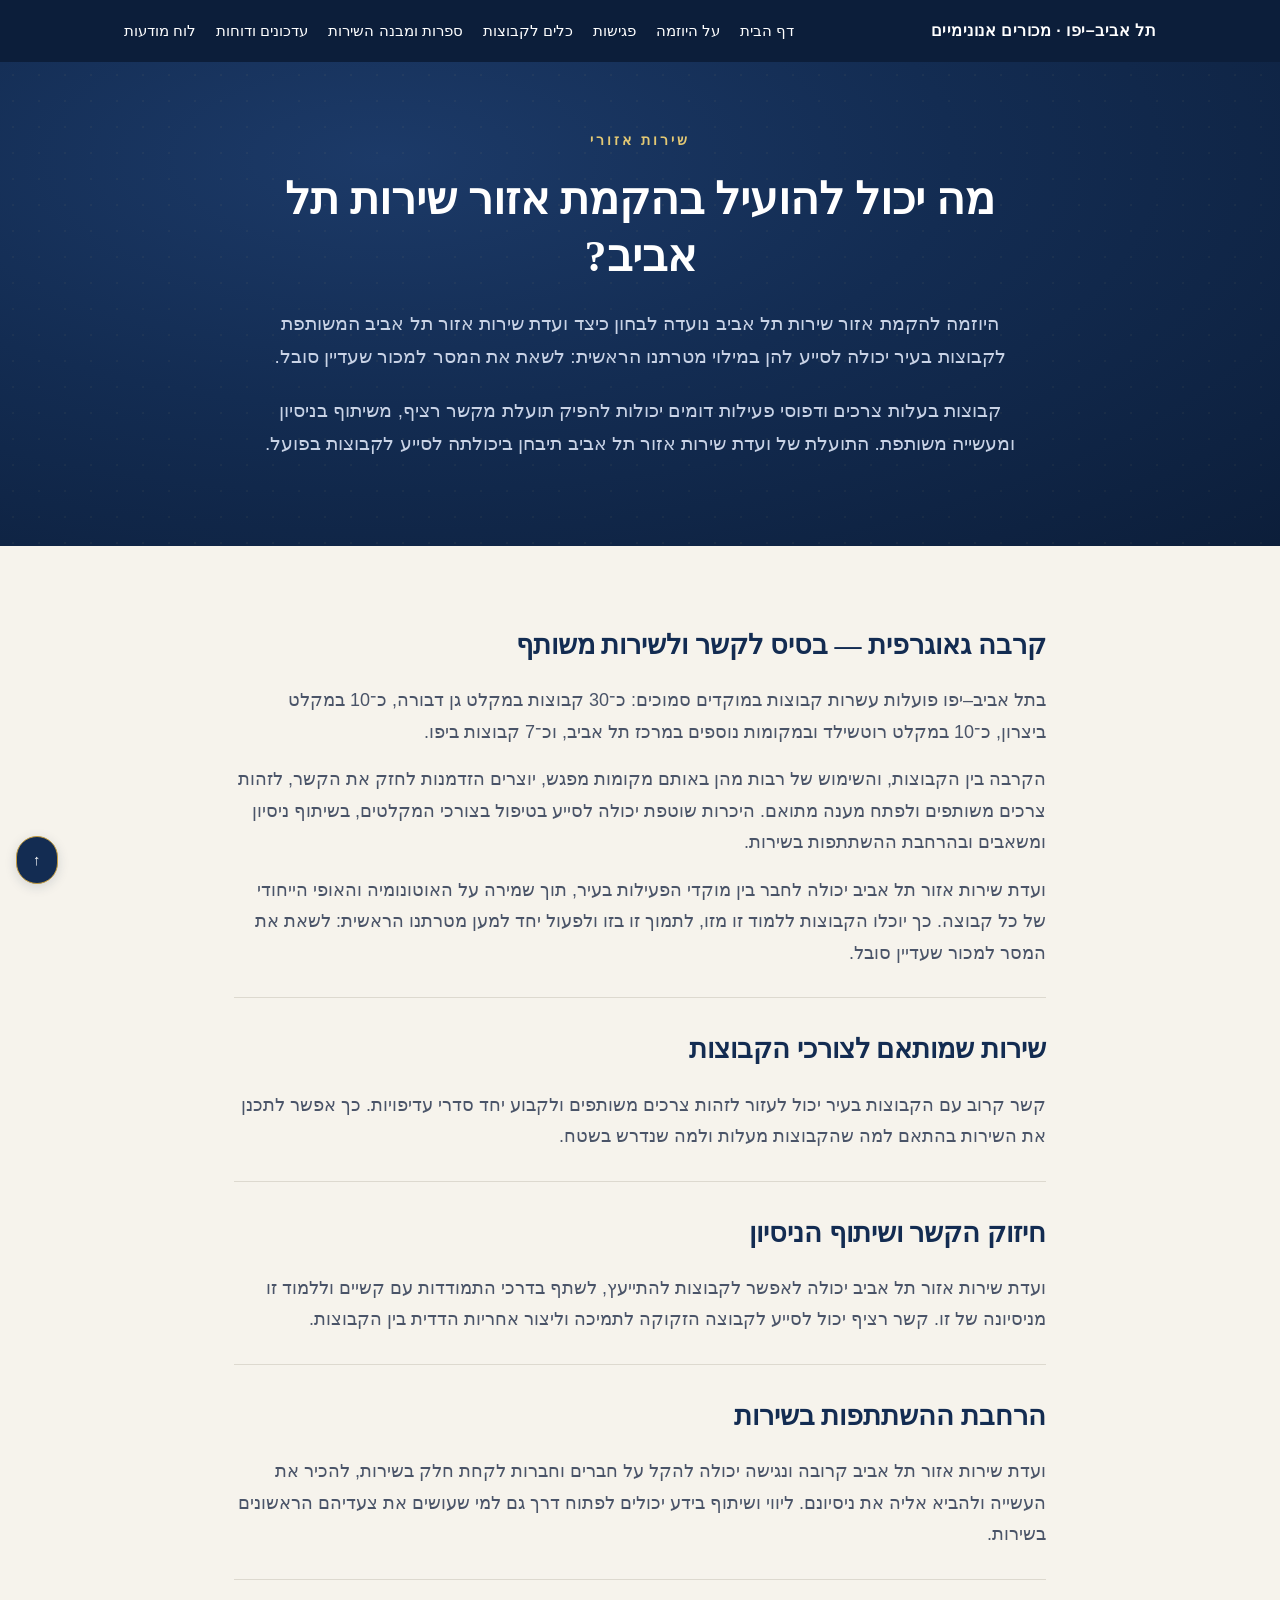
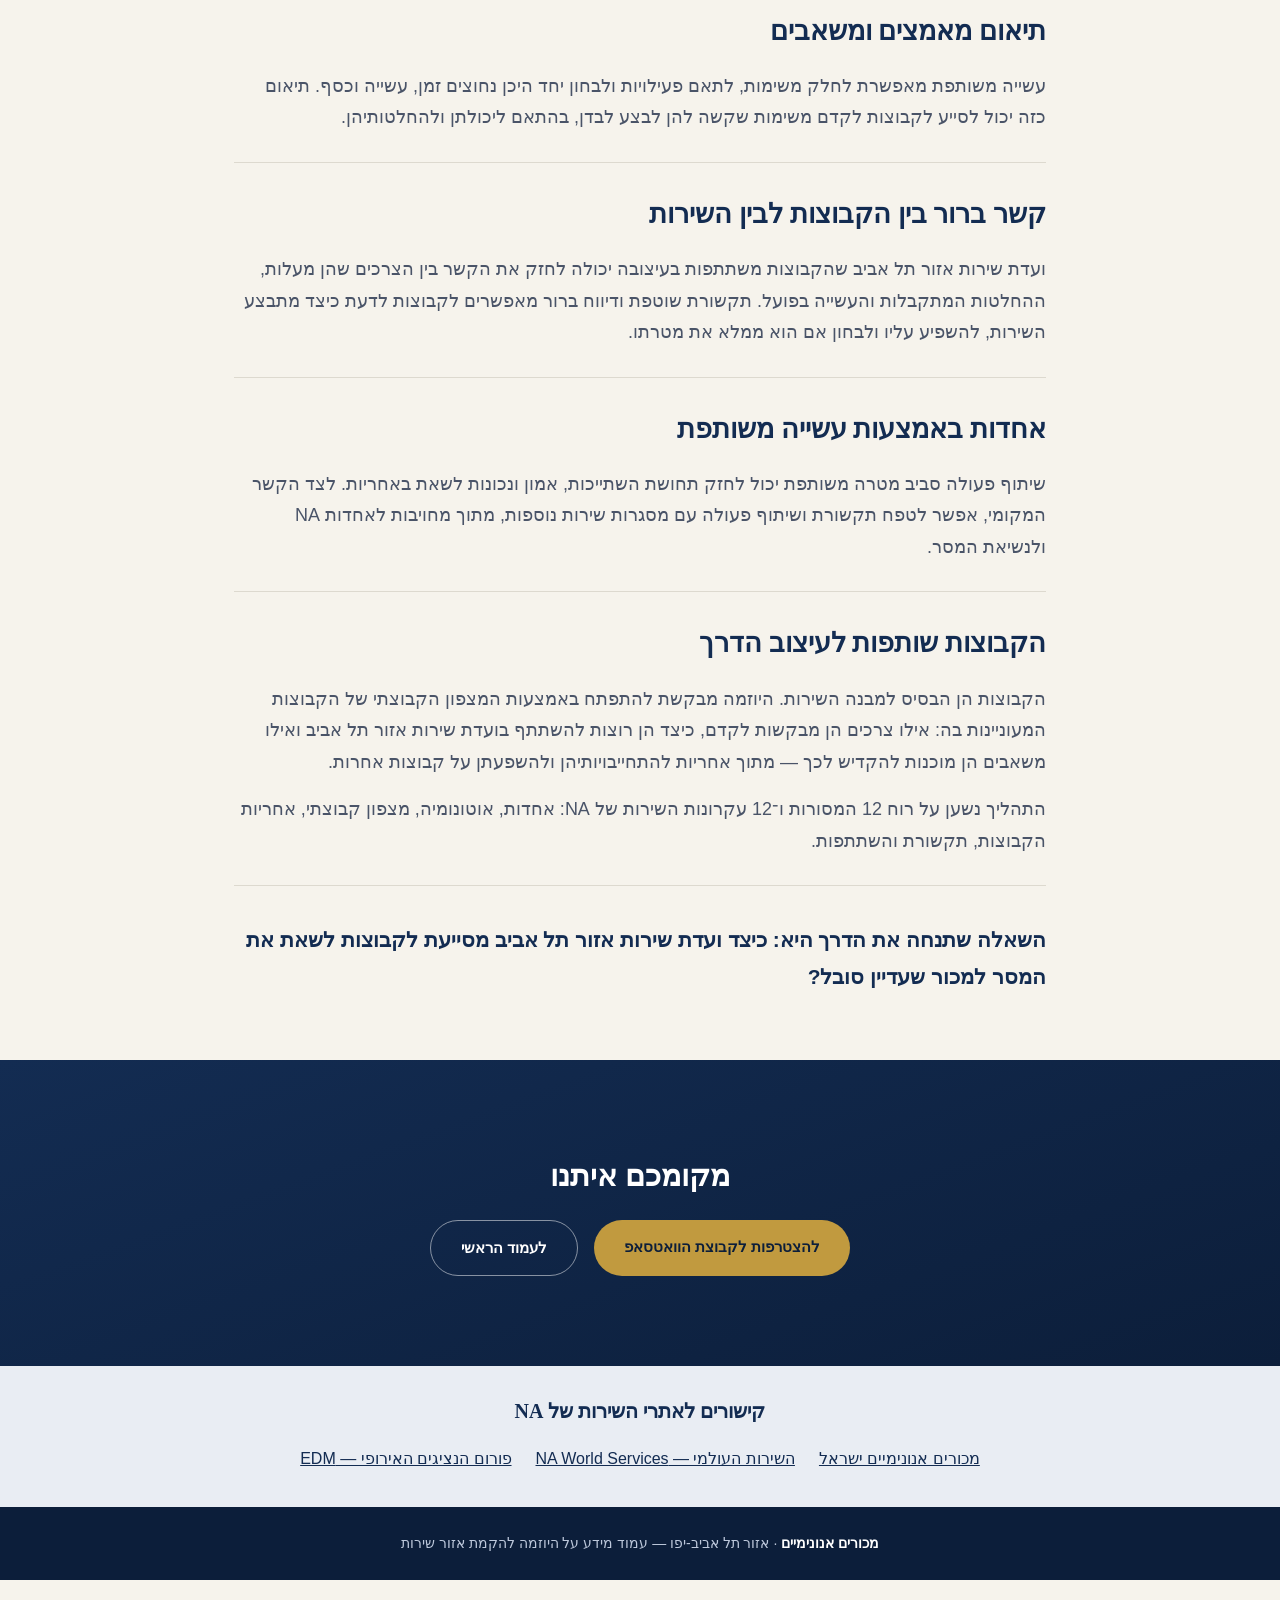
==== benefits.html @ dbb34616 "Use arrow only for the back-to-top button" ====
<!DOCTYPE html><html lang="he" dir="rtl"><head><meta charset="UTF-8"><meta name="viewport" content="width=device-width, initial-scale=1.0"><meta name="color-scheme" content="light only"><meta name="theme-color" content="#132c52"><title>מה יכול להועיל בהקמת אזור שירות תל אביב? | מכורים אנונימיים</title><meta name="description" content="הקרבה בין הקבוצות בתל אביב–יפו, שיתוף הניסיון, הרחבת ההשתתפות ועקרונות השירות — כיצד אזור מקומי יכול לסייע בנשיאת המסר."><link rel="canonical" href="https://na-tel-aviv.github.io/benefits.html"><meta property="og:type" content="website"><meta property="og:locale" content="he_IL"><meta property="og:site_name" content="יוזמת אזור שירות תל אביב–יפו"><meta property="og:title" content="מה יכול להועיל בהקמת אזור שירות תל אביב?"><meta property="og:description" content="הקרבה בין הקבוצות בתל אביב–יפו, שיתוף הניסיון, הרחבת ההשתתפות ועקרונות השירות — כיצד אזור מקומי יכול לסייע בנשיאת המסר."><meta property="og:url" content="https://na-tel-aviv.github.io/benefits.html"><meta property="og:image" content="https://na-tel-aviv.github.io/assets/tel-aviv-share.jpg"><meta property="og:image:secure_url" content="https://na-tel-aviv.github.io/assets/tel-aviv-share.jpg"><meta property="og:image:type" content="image/jpeg"><meta property="og:image:width" content="1536"><meta property="og:image:height" content="1536"><meta property="og:image:alt" content="אזור תל אביב — סמל NA על רקע העיר בשעת ערב"><meta name="twitter:card" content="summary_large_image"><meta name="twitter:title" content="מה יכול להועיל בהקמת אזור שירות תל אביב?"><meta name="twitter:description" content="הקרבה בין הקבוצות בתל אביב–יפו, שיתוף הניסיון, הרחבת ההשתתפות ועקרונות השירות — כיצד אזור מקומי יכול לסייע בנשיאת המסר."><meta name="twitter:image" content="https://na-tel-aviv.github.io/assets/tel-aviv-share.jpg"><style>html{color-scheme:light only;}:root{--navy:#132c52;--navy-deep:#0c1e3a;--blue:#2f6fb0;--gold:#c19a3f;--gold-light:#e4c974;--paper:#f6f3ec;--ink:#1c2333;--ink-soft:#4a5468;--card:#ffffff;}*{box-sizing:border-box;margin:0;padding:0;}html{scroll-behavior:smooth;}body{font-family:'Segoe UI','Arial Hebrew','Noto Sans Hebrew',Arial,sans-serif;background:var(--paper);color:var(--ink);direction:rtl;line-height:1.6;overflow-x:hidden;}h1,h2,h3{font-family:Georgia,'Times New Roman',serif;color:var(--navy);}a{color:inherit;}.container{max-width:1080px;margin:0 auto;padding:0 28px;}header.nav{position:sticky;top:0;z-index:50;background:rgba(12,30,58,0.92);backdrop-filter:blur(6px);color:#fff;padding:14px 0;transition:box-shadow .3s;}header.nav.scrolled{box-shadow:0 6px 18px rgba(0,0,0,.25);}.nav-inner{display:flex;align-items:center;justify-content:space-between;}.brand{display:flex;align-items:center;gap:12px;font-weight:bold;font-size:16px;letter-spacing:.5px;}.brand svg{width:28px;height:28px;}nav.links{display:flex;gap:26px;font-size:15px;}nav.links a{text-decoration:none;opacity:.85;position:relative;padding-bottom:4px;}nav.links a:hover{opacity:1;}nav.links a::after{content:"";position:absolute;right:0;bottom:0;height:2px;width:0;background:var(--gold);transition:width .25s;}nav.links a:hover::after{width:100%;}.hero{background:radial-gradient(ellipse at 30% 20%,#1c3a68 0%,var(--navy) 45%,var(--navy-deep) 100%);color:#fff;padding:110px 0 90px;position:relative;overflow:hidden;text-align:center;}.hero::before{content:"";position:absolute;inset:0;background-image:radial-gradient(circle,rgba(228,201,116,.08) 1px,transparent 1px);background-size:26px 26px;opacity:.6;}.hero-content{position:relative;z-index:2;}.emblem-lg{width:84px;height:84px;margin:0 auto 22px;animation:fadeDown .9s ease both;}.eyebrow{color:var(--gold-light);font-weight:bold;letter-spacing:3px;font-size:14px;margin-bottom:18px;animation:fadeDown .9s .1s ease both;}.hero h1{color:#fff;font-size:44px;line-height:1.3;max-width:760px;margin:0 auto 22px;animation:fadeDown .9s .2s ease both;}.hero p.lead{color:#c9d3e6;font-size:19px;max-width:620px;margin:0 auto 34px;animation:fadeDown .9s .3s ease both;}.cta-row{display:flex;gap:16px;justify-content:center;flex-wrap:wrap;animation:fadeDown .9s .4s ease both;}.btn{display:inline-block;padding:14px 30px;border-radius:30px;font-weight:bold;font-size:15px;text-decoration:none;transition:transform .2s,box-shadow .2s;}.btn-gold{background:var(--gold);color:var(--navy-deep);}.btn-gold:hover{transform:translateY(-2px);box-shadow:0 10px 24px rgba(193,154,63,.35);}.btn-outline{border:1.5px solid rgba(255,255,255,.5);color:#fff;}.btn-outline:hover{background:rgba(255,255,255,.08);transform:translateY(-2px);}@keyframes fadeDown{from{opacity:0;transform:translateY(-14px);}to{opacity:1;transform:translateY(0);}}.divider-wave{display:block;width:100%;height:60px;margin-top:-2px;}section{padding:86px 0;}.eyebrow-sm{color:var(--blue);font-weight:bold;letter-spacing:2px;font-size:13px;margin-bottom:10px;text-align:center;}.section-title{font-size:32px;text-align:center;margin-bottom:16px;}.section-sub{text-align:center;color:var(--ink-soft);max-width:640px;margin:0 auto 56px;font-size:17px;}.purpose-box{background:var(--card);border-radius:16px;padding:38px 44px;box-shadow:0 10px 30px rgba(19,44,82,.08);border-right:5px solid var(--gold);max-width:820px;margin:0 auto;}.purpose-box p{font-size:18px;color:var(--ink-soft);}.purpose-box b{color:var(--navy);}.purpose-box p+p{margin-top:22px;}.reasons-grid{display:grid;grid-template-columns:repeat(2,1fr);gap:26px;}@media (max-width:760px){.reasons-grid{grid-template-columns:1fr;}}.reason-card{background:var(--card);border-radius:14px;padding:30px 28px;box-shadow:0 6px 20px rgba(19,44,82,.06);transition:transform .3s,box-shadow .3s,opacity .7s,transform .7s;}.reason-card.pre-reveal{opacity:0;transform:translateY(24px);}.reason-card.pre-reveal.visible{opacity:1;transform:translateY(0);}.reason-card:hover{transform:translateY(-6px);box-shadow:0 16px 34px rgba(19,44,82,.14);}.reason-icon{width:46px;height:46px;border-radius:50%;background:linear-gradient(140deg,var(--gold-light),var(--gold));display:flex;align-items:center;justify-content:center;margin-bottom:16px;color:var(--navy-deep);font-size:20px;font-weight:bold;}.reason-card h3{font-size:20px;margin-bottom:10px;}.reason-card p{color:var(--ink-soft);font-size:15.5px;}.reason-card.wide{grid-column:1 / -1;}.meeting-section{background:linear-gradient(180deg,#eef2f8 0%,var(--paper) 100%);}.details-card{max-width:720px;margin:0 auto;background:var(--card);border:2px solid var(--navy);border-radius:16px;padding:36px 40px;position:relative;box-shadow:0 14px 34px rgba(19,44,82,.1);}.details-card .tag{position:absolute;top:-18px;right:32px;background:var(--gold);color:#fff;font-weight:bold;font-size:14px;padding:6px 18px;border-radius:20px;}.details-list{display:grid;grid-template-columns:1fr 1fr;gap:18px 30px;margin-top:14px;}@media (max-width:560px){.details-list{grid-template-columns:1fr;}}.detail-row{font-size:18px;font-weight:bold;color:var(--navy);}.detail-row .blank{font-weight:normal;color:var(--ink-soft);border-bottom:1.5px dotted #a9b2c3;padding-bottom:2px;}.detail-row .filled{color:var(--blue);}.closing-cta{background:linear-gradient(160deg,var(--navy) 0%,var(--navy-deep) 100%);color:#fff;text-align:center;padding:90px 0;}.closing-cta h2{color:#fff;font-size:30px;margin-bottom:18px;}.closing-cta p{color:#c9d3e6;max-width:600px;margin:0 auto 30px;font-size:17px;}footer{background:var(--navy-deep);color:#93a2bd;text-align:center;padding:26px 0;font-size:14px;}footer b{color:#fff;}.fade-in{opacity:1;transform:none;transition:opacity .7s,transform .7s;}.fade-in.pre-reveal{opacity:0;transform:translateY(16px);}.fade-in.pre-reveal.visible{opacity:1;transform:translateY(0);}.whatsapp-join{display:flex;align-items:center;justify-content:center;gap:24px;flex-wrap:wrap;margin:30px auto 0;max-width:560px;padding:22px;border:1px solid rgba(255,255,255,.25);border-radius:16px;background:rgba(255,255,255,.06);}.whatsapp-join .btn{background:#16733e;color:#fff;max-width:100%;}.whatsapp-join .btn:hover{background:#125c32;}.whatsapp-join a:focus-visible{outline:3px solid var(--gold-light);outline-offset:5px;}.whatsapp-join p{color:#c9d3e6;font-size:14px;margin-top:10px;}.whatsapp-qr{display:block;position:relative;width:208px;max-width:100%;aspect-ratio:1;overflow:hidden;border-radius:12px;flex-shrink:0;background:#fff;}.whatsapp-qr img{position:absolute;width:333.493976%;height:auto;max-width:none;left:-116.86747%;top:-151.566265%;}</style><style>.article{max-width:860px;margin:auto;padding:48px 24px 64px}.article section{padding:28px 0;border-bottom:1px solid #ddd9cf}.article h2{font-size:27px;margin-bottom:16px}.article p{font-size:18px;color:var(--ink-soft)}.article p+p{margin-top:16px}.article .question{margin-top:36px;font-size:21px;color:var(--navy);font-weight:bold}.nav-inner{gap:14px;flex-wrap:wrap}a:focus-visible{outline:3px solid var(--gold);outline-offset:5px}.hero{padding:66px 0}.hero p.lead{max-width:760px;margin-bottom:20px}@media(max-width:600px){.container{padding:0 20px}.hero h1{font-size:32px}.article h2{font-size:24px}.article{padding:24px 20px 44px}.brand{font-size:14px}.hero p.lead{font-size:18px}}</style><link rel="stylesheet" href="community-v5.css"><script src="community-v5.js" defer></script></head><body><header class="nav"><div class="container nav-inner"><div class="brand">אזור תל אביב-יפו · מכורים אנונימיים</div><nav class="links" aria-label="ניווט ראשי"><a href="./">לעמוד הראשי</a></nav></div></header><main><section class="hero"><div class="container hero-content"><div class="eyebrow">שירות אזורי</div><h1>מה יכול להועיל בהקמת אזור שירות תל אביב?</h1><p class="lead">היוזמה להקמת אזור שירות תל אביב נועדה לבחון כיצד ועדת שירות אזור תל אביב המשותפת לקבוצות בעיר יכולה לסייע להן במילוי מטרתנו הראשית: לשאת את המסר למכור שעדיין סובל.</p><p class="lead">קבוצות בעלות צרכים ודפוסי פעילות דומים יכולות להפיק תועלת מקשר רציף, משיתוף בניסיון ומעשייה משותפת. התועלת של ועדת שירות אזור תל אביב תיבחן ביכולתה לסייע לקבוצות בפועל.</p></div></section><article class="article"><section><h2>קרבה גאוגרפית — בסיס לקשר ולשירות משותף</h2><p>בתל אביב–יפו פועלות עשרות קבוצות במוקדים סמוכים: כ־30 קבוצות במקלט גן דבורה, כ־10 במקלט ביצרון, כ־10 במקלט רוטשילד ובמקומות נוספים במרכז תל אביב, וכ־7 קבוצות ביפו.</p><p>הקרבה בין הקבוצות, והשימוש של רבות מהן באותם מקומות מפגש, יוצרים הזדמנות לחזק את הקשר, לזהות צרכים משותפים ולפתח מענה מתואם. היכרות שוטפת יכולה לסייע בטיפול בצורכי המקלטים, בשיתוף ניסיון ומשאבים ובהרחבת ההשתתפות בשירות.</p><p>ועדת שירות אזור תל אביב יכולה לחבר בין מוקדי הפעילות בעיר, תוך שמירה על האוטונומיה והאופי הייחודי של כל קבוצה. כך יוכלו הקבוצות ללמוד זו מזו, לתמוך זו בזו ולפעול יחד למען מטרתנו הראשית: לשאת את המסר למכור שעדיין סובל.</p></section><section><h2>שירות שמותאם לצורכי הקבוצות</h2><p>קשר קרוב עם הקבוצות בעיר יכול לעזור לזהות צרכים משותפים ולקבוע יחד סדרי עדיפויות. כך אפשר לתכנן את השירות בהתאם למה שהקבוצות מעלות ולמה שנדרש בשטח.</p></section><section><h2>חיזוק הקשר ושיתוף הניסיון</h2><p>ועדת שירות אזור תל אביב יכולה לאפשר לקבוצות להתייעץ, לשתף בדרכי התמודדות עם קשיים וללמוד זו מניסיונה של זו. קשר רציף יכול לסייע לקבוצה הזקוקה לתמיכה וליצור אחריות הדדית בין הקבוצות.</p></section><section><h2>הרחבת ההשתתפות בשירות</h2><p>ועדת שירות אזור תל אביב קרובה ונגישה יכולה להקל על חברים וחברות לקחת חלק בשירות, להכיר את העשייה ולהביא אליה את ניסיונם. ליווי ושיתוף בידע יכולים לפתוח דרך גם למי שעושים את צעדיהם הראשונים בשירות.</p></section><section><h2>תיאום מאמצים ומשאבים</h2><p>עשייה משותפת מאפשרת לחלק משימות, לתאם פעילויות ולבחון יחד היכן נחוצים זמן, עשייה וכסף. תיאום כזה יכול לסייע לקבוצות לקדם משימות שקשה להן לבצע לבדן, בהתאם ליכולתן ולהחלטותיהן.</p></section><section><h2>קשר ברור בין הקבוצות לבין השירות</h2><p>ועדת שירות אזור תל אביב שהקבוצות משתתפות בעיצובה יכולה לחזק את הקשר בין הצרכים שהן מעלות, ההחלטות המתקבלות והעשייה בפועל. תקשורת שוטפת ודיווח ברור מאפשרים לקבוצות לדעת כיצד מתבצע השירות, להשפיע עליו ולבחון אם הוא ממלא את מטרתו.</p></section><section><h2>אחדות באמצעות עשייה משותפת</h2><p>שיתוף פעולה סביב מטרה משותפת יכול לחזק תחושת השתייכות, אמון ונכונות לשאת באחריות. לצד הקשר המקומי, אפשר לטפח תקשורת ושיתוף פעולה עם מסגרות שירות נוספות, מתוך מחויבות לאחדות NA ולנשיאת המסר.</p></section><section><h2>הקבוצות שותפות לעיצוב הדרך</h2><p>הקבוצות הן הבסיס למבנה השירות. היוזמה מבקשת להתפתח באמצעות המצפון הקבוצתי של הקבוצות המעוניינות בה: אילו צרכים הן מבקשות לקדם, כיצד הן רוצות להשתתף בועדת שירות אזור תל אביב ואילו משאבים הן מוכנות להקדיש לכך — מתוך אחריות להתחייבויותיהן ולהשפעתן על קבוצות אחרות.</p><p>התהליך נשען על רוח 12 המסורות ו־12 עקרונות השירות של NA: אחדות, אוטונומיה, מצפון קבוצתי, אחריות הקבוצות, תקשורת והשתתפות.</p></section><p class="question">השאלה שתנחה את הדרך היא: כיצד ועדת שירות אזור תל אביב מסייעת לקבוצות לשאת את המסר למכור שעדיין סובל?</p></article><section class="closing-cta"><div class="container"><h2>מקומכם איתנו</h2><div class="cta-row"><a class="btn btn-gold" href="https://chat.whatsapp.com/EUOjk9FN8PeHu8zRY08g4K?s=cl&amp;p=a&amp;mlu=4&amp;ilr=4" target="_blank" rel="noopener noreferrer">להצטרפות לקבוצת הוואטסאפ</a><a class="btn btn-outline" href="./">לעמוד הראשי</a></div></div></section></main><footer><div class="container"><b>מכורים אנונימיים</b> · אזור תל אביב-יפו — עמוד מידע על היוזמה להקמת אזור שירות</div></footer></body></html>
---- community-v5.css ----
:root{--navy:#132c52;--paper:#f6f3ec;--gold:#c19a3f;--muted:#4a5468}*{box-sizing:border-box}html{scroll-padding-top:130px}body{margin:0;background:var(--paper);color:#1c2333;font-family:'Segoe UI',Arial,sans-serif;line-height:1.75;direction:rtl}a{color:var(--navy)}button,input,select,textarea{font:inherit}button,.action{cursor:pointer}a:focus-visible,button:focus-visible,summary:focus-visible,input:focus-visible,select:focus-visible,textarea:focus-visible{outline:3px solid #bd8618;outline-offset:4px}header.nav{position:sticky;top:0;z-index:50;background:#0c1e3a;color:white;padding:14px 0}.nav-inner{display:flex;flex-wrap:wrap;gap:12px;justify-content:space-between;align-items:center}.container{max-width:1080px;margin:auto;padding:0 24px}.brand{font-weight:700}.brand a{color:white;text-decoration:none}.site-links{display:flex;gap:10px 20px;flex-wrap:wrap}.site-links a{color:#fff;font-size:15px;text-decoration:none;padding:4px 0}.site-links a[aria-current=page]{border-bottom:2px solid var(--gold)}.skip{position:fixed;right:20px;top:-100px;z-index:100;background:white;padding:12px}.skip:focus{top:12px}.hub-hero{background:linear-gradient(120deg,#1c3a68,#0c1e3a);color:#fff;padding:58px 24px;text-align:center}.hub-hero h1{font-family:Georgia,'Times New Roman',serif;font-size:clamp(29px,4vw,42px);margin:0 auto 14px;max-width:840px;line-height:1.4;color:white}.hub-hero p{max-width:750px;margin:0 auto;color:#d1dbee;font-size:18px}.hub-main{max-width:1000px;margin:auto;padding:38px 24px 65px;min-width:0}.hub-main h2{color:var(--navy);font-size:26px;line-height:1.4}.hub-main section{padding:22px 0}.intro,.source{color:var(--muted)}.source{font-size:14px}.paper{background:#fff;padding:26px;border-radius:14px;margin:20px 0;border-right:4px solid var(--gold);box-shadow:0 6px 24px #132c5209}.action{display:inline-block;border:1px solid var(--navy);border-radius:24px;padding:9px 18px;color:var(--navy);background:#fff;text-decoration:none;margin:5px 0}.action.primary{background:var(--navy);color:#fff}.toolbar{display:flex;gap:12px;flex-wrap:wrap;align-items:end;margin:20px 0}.toolbar label{display:flex;flex-direction:column;gap:5px;flex:1;min-width:150px}input,select,textarea{border:1px solid #a4afc0;background:white;border-radius:8px;padding:10px;max-width:100%}.meeting-list{display:grid;grid-template-columns:repeat(2,minmax(0,1fr));gap:18px}.meeting-card{background:white;border:1px solid #e1e3e8;border-radius:12px;padding:22px}.meeting-card h2{font-size:22px;margin:6px 0}.meeting-card p{margin:6px 0}.time{font-weight:bold;color:#8b650f}.empty{border:1px dashed #acb7c9;border-radius:12px;padding:26px;background:#fff;color:var(--muted)}details.reading{background:white;border:1px solid #dce0e7;border-radius:12px;margin:14px 0;overflow:hidden}summary{padding:20px;font-size:21px;font-weight:bold;color:var(--navy);cursor:pointer}details .reading-body{padding:0 20px 24px}.reading-scan{display:block;width:100%;height:auto;margin:12px auto}.scan-wrap{overflow:auto}.scan-wrap.enlarged .reading-scan{width:1200px;max-width:none}.diagram{display:block;width:100%;max-width:800px;height:auto;margin:25px auto}.service-item{border-bottom:1px solid #dce0e7;padding:18px 0}.service-item h3{color:var(--navy);margin:0 0 8px}.service-item p{margin:0}.resource-list{list-style:none;padding:0}.resource-list li{border-bottom:1px solid #dce0e7;padding:14px 0}.resource-list a{font-weight:bold}.resource-list p{margin:4px 0;color:var(--muted)}.report-types{display:grid;grid-template-columns:repeat(3,1fr);gap:18px}.report-types h2{font-size:22px}.site-resources{padding:28px 24px;background:#e9edf3;text-align:center}.site-resources h2{font-size:20px;color:var(--navy);margin:0 0 10px}.site-resources a{display:inline-block;margin:6px 12px}footer{padding:24px;background:#0c1e3a;color:#bdc8db;text-align:center}#bulletin{background:#fff;border:1px solid #dbe0e8;border-top:4px solid var(--gold);border-radius:12px;padding:18px;box-shadow:0 8px 28px #132c5210}#bulletin h2{font-size:23px;color:var(--navy);margin:0 0 10px}#bulletin .notice-window{height:290px;overflow:auto;scroll-behavior:auto;overscroll-behavior:contain}#bulletin article{padding:12px 0;border-bottom:1px solid #e1e3e8}#bulletin h3{font-size:17px;margin:3px 0}#bulletin p{font-size:15px;margin:5px 0}#bulletin time{font-size:13px;color:#6b7381}#bulletin .action{font-size:14px;padding:5px 12px}.notice-card{padding:22px;background:#fff;border-radius:12px;margin:16px 0}.notice-card h2{font-size:23px;margin:0}.notice-form label{display:flex;flex-direction:column;margin:16px 0;gap:6px}.notice-form textarea{min-height:130px}.status{color:#34513b}body.has-board{padding-left:310px}body.has-board #bulletin{position:fixed;left:18px;top:155px;width:275px;z-index:20}.hub-main [hidden]{display:none!important}@media(max-width:1100px){body.has-board{padding-left:0}body.has-board #bulletin{position:static;width:auto;margin:20px 20px 0}#bulletin .notice-window{height:175px}.site-links{gap:6px 15px}.site-links a{font-size:14px}}@media(max-width:600px){.meeting-list,.report-types{grid-template-columns:1fr}.hub-main{padding:26px 18px 45px}.hub-hero{padding:38px 20px}.paper{padding:20px}.toolbar label{min-width:125px}.nav-inner{display:block}.site-links{margin-top:10px}.brand{font-size:15px}.container{padding:0 18px}header.nav{position:relative}.hero{padding:55px 0}.hero h1{font-size:32px}.hero p.lead{font-size:18px}.purpose-box{padding:24px}.reading-body{padding:0 10px 16px!important}}@media(prefers-reduced-motion:reduce){html{scroll-behavior:auto}*,*::before,*::after{animation:none!important;transition:none!important}}@media print{body{padding:0!important;background:white}header,#bulletin,.site-resources,footer,.hub-hero,.toolbar,.action,.source,.skip{display:none!important}.hub-main{max-width:none;padding:0}body.print-reading .hub-main>*:not(.reading){display:none}body.print-reading details:not(.printing){display:none}body.print-reading details.printing{display:block;border:0}body.print-reading details.printing summary{display:none}.scan-wrap{overflow:visible}.scan-wrap.enlarged .reading-scan{width:100%;max-width:100%}.reading-scan{break-inside:avoid;max-height:90vh;object-fit:contain}.reading-body{padding:0!important}}

#bulletin[hidden],#board-toggle[hidden]{display:none!important}#board-toggle{position:fixed;left:16px;bottom:calc(16px + env(safe-area-inset-bottom,0px));z-index:61;border:1px solid #c19a3f;border-radius:28px;background:#132c52;color:#fff;padding:10px 18px;box-shadow:0 4px 16px #132c5233;font-weight:bold}@media(max-width:1100px){body.has-board #bulletin{position:fixed;left:12px;right:auto;top:auto;bottom:calc(78px + env(safe-area-inset-bottom,0px));width:min(340px,calc(100vw - 24px));max-height:calc(100dvh - 110px);overflow:auto;margin:0;z-index:60}#bulletin .notice-window{height:min(260px,40dvh)}body.has-board{padding-bottom:72px}}@media print{#board-toggle{display:none!important}}

.home .hub-main{max-width:1160px}.home .hub-hero{padding:65px 22px}.home .hub-hero h1{font-size:clamp(36px,5vw,58px)}.home-eyebrow{font-size:14px;font-weight:bold;letter-spacing:1px;color:#997421}.hub-hero .home-eyebrow{color:#e2c77d;margin-bottom:15px}.home-actions{display:flex;justify-content:center;flex-wrap:wrap;gap:12px;margin-top:26px}.action.home-gold{background:#c19a3f;color:#102442;border-color:#c19a3f}.home-grid{display:grid;grid-template-columns:minmax(0,1.4fr) minmax(0,1fr);gap:24px;align-items:start}.home-intro{margin:0}.home-intro h2{margin-top:8px}#home-board #bulletin{position:static;width:auto;margin:0}#home-board .notice-window{height:280px}.home-whatsapp{display:flex;justify-content:space-between;gap:28px;align-items:center}.whatsapp-button{background:#16733e;color:white;border-color:#16733e}.home .whatsapp-qr{display:block;position:relative;width:208px;aspect-ratio:1;overflow:hidden;border-radius:12px;flex-shrink:0;background:#fff}.home .whatsapp-qr img{position:absolute;width:333.493976%;height:auto;max-width:none;left:-116.86747%;top:-151.566265%}.home-shortcuts{display:grid;grid-template-columns:repeat(3,1fr);gap:18px}.home-shortcuts a{text-decoration:none;margin:0;border-right-width:3px}.home-shortcuts h3{margin:0;color:#132c52}.home-shortcuts p{color:#4a5468;margin-bottom:0}.home-contact{display:flex;justify-content:space-between;align-items:center;gap:20px}.home-contact h2{margin:0}.home-contact p{margin-bottom:0}.home-contact button:disabled{cursor:default;opacity:.65}@media(max-width:750px){.home-grid,.home-shortcuts{grid-template-columns:1fr}.home-whatsapp{flex-direction:column;text-align:center}.home-contact{align-items:start;flex-direction:column}.home .hub-hero{padding:42px 20px}#home-board .notice-window{height:220px}}

.home .paper{padding:26px}@media(max-width:600px){.home .paper{padding:20px}}

#back-to-top{position:fixed;left:16px;bottom:calc(16px + env(safe-area-inset-bottom,0px));z-index:80;border:1px solid #c19a3f;border-radius:24px;padding:10px 16px;background:#132c52;color:#fff;box-shadow:0 3px 12px #132c5226;cursor:pointer;font-size:15px}body{padding-bottom:68px}.home .hub-hero{padding:32px 20px}.home .hub-hero h1{font-size:clamp(30px,4vw,44px);margin-bottom:16px}.home .home-actions{margin-top:16px}.home .compact-home{max-width:880px;padding-top:24px;padding-bottom:24px}.home #home-board .notice-window{height:185px}.home-utilities{display:flex;justify-content:space-between;align-items:start;gap:12px;margin-top:16px}.qr-details summary{font-family:inherit;font-size:15px;padding:10px 14px}.home .qr-details .whatsapp-qr{width:160px;margin:8px auto}.home .site-resources{padding:16px 20px}.home .site-resources h2{font-size:17px}.home-utilities button:disabled{opacity:.65;cursor:default}@media(max-width:600px){.home .home-actions{display:grid;gap:8px}.home .home-actions .action{margin:0}.home .hub-hero{padding:24px 18px}.home-utilities{flex-wrap:wrap}}@media print{#back-to-top{display:none!important}}
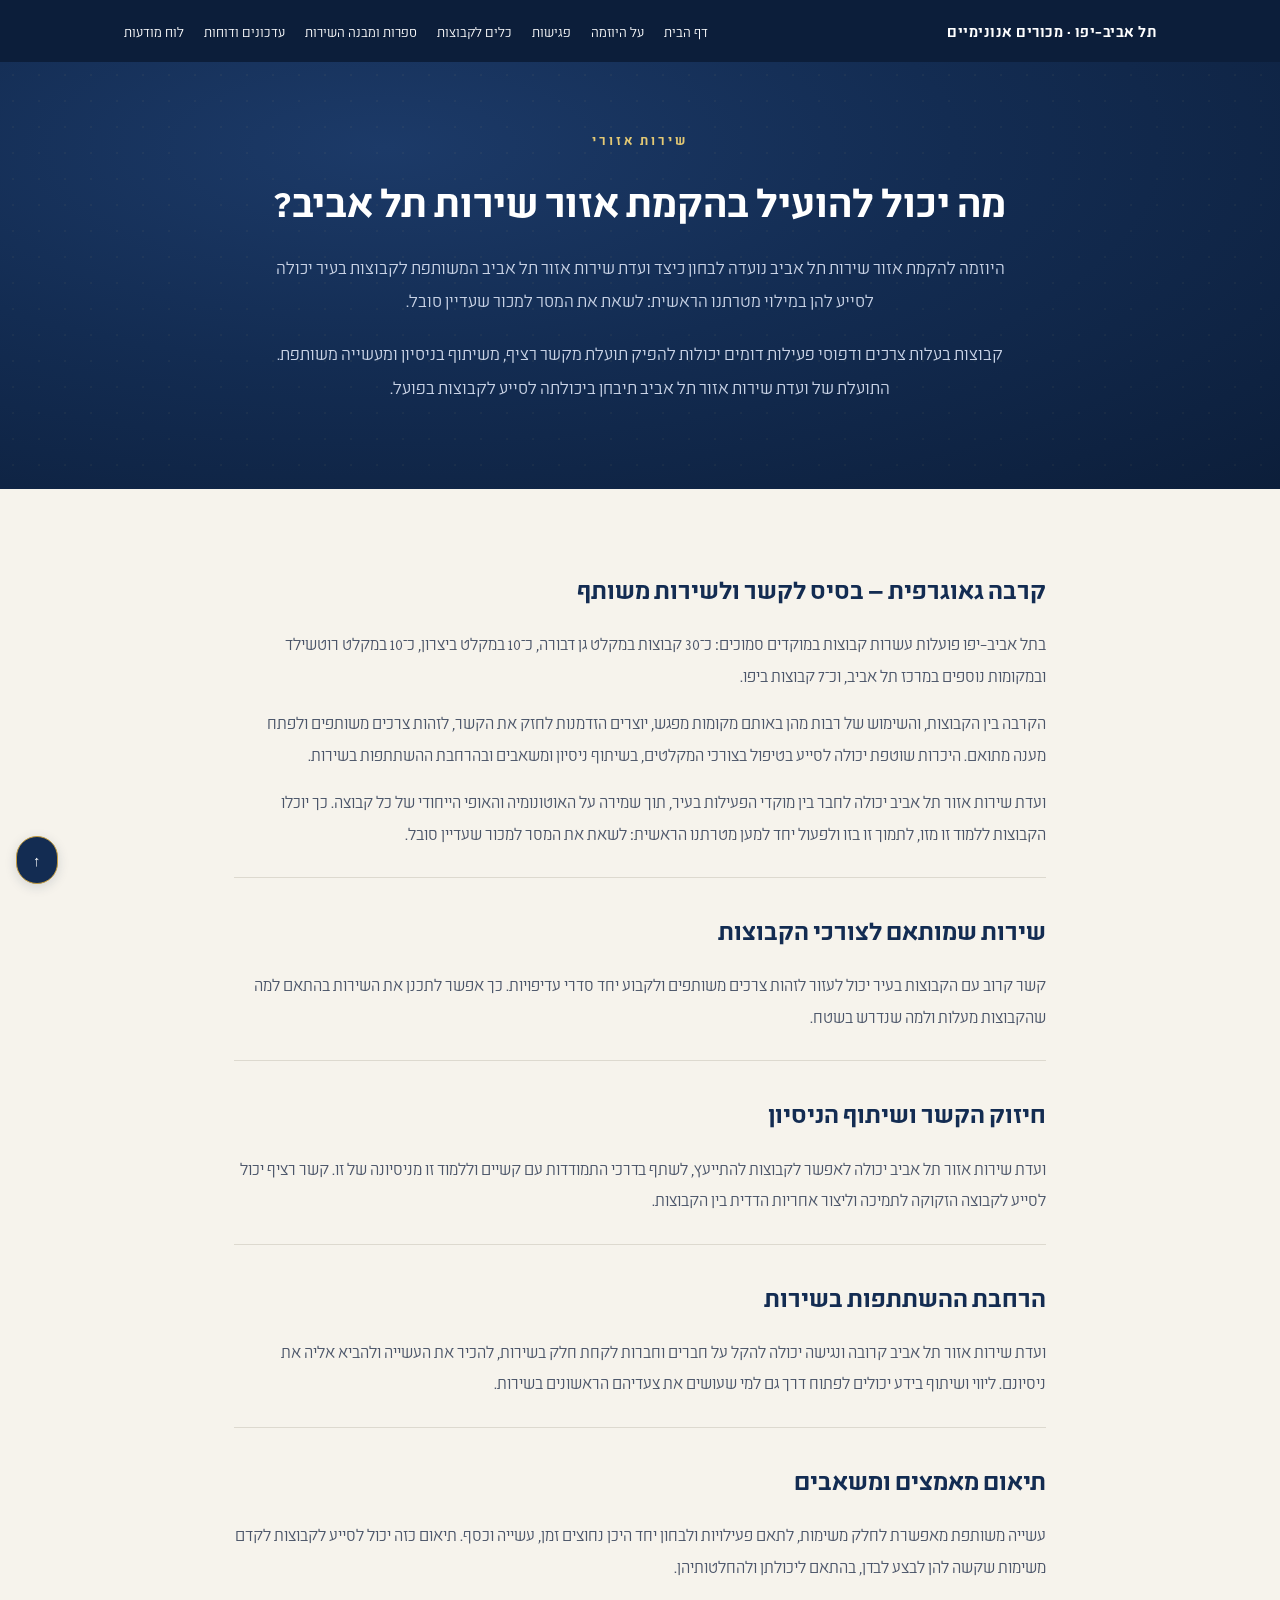
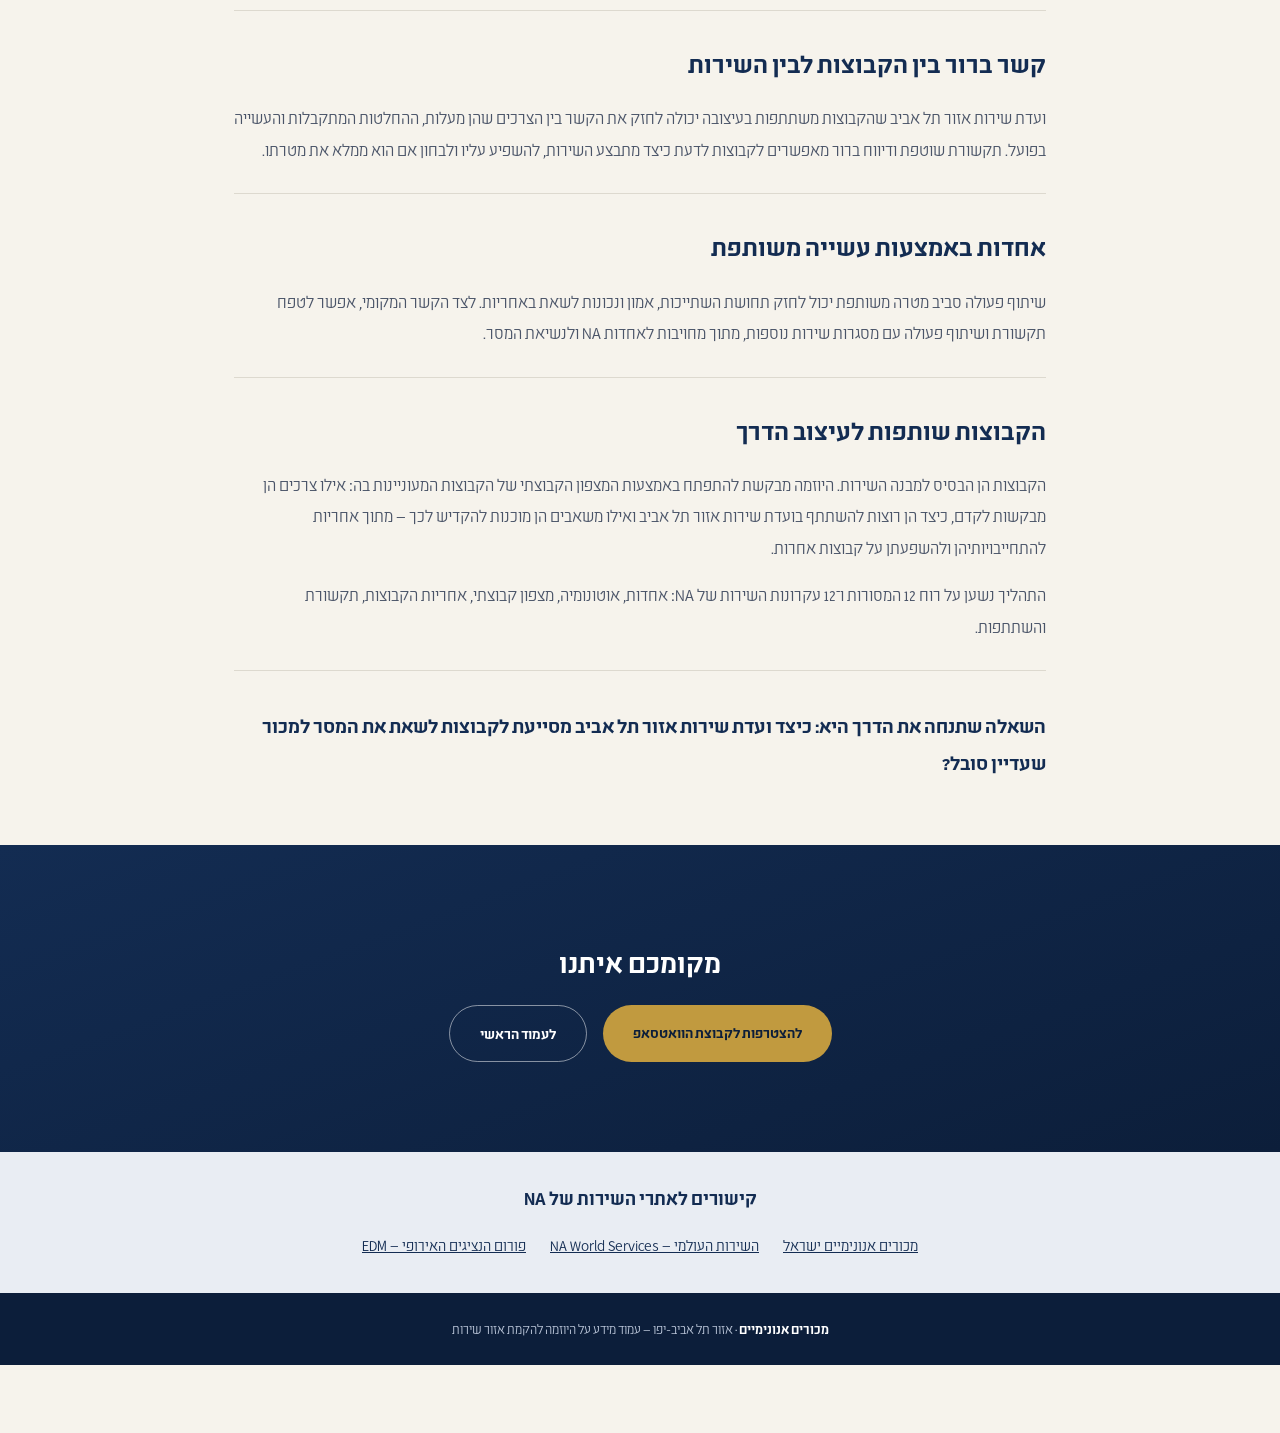
==== commit 6b696fb6: "Apply Meoded Pashut Light and Bold across all site pages" ====
--- a/benefits.html
+++ b/benefits.html
@@ -1,2 +1,2 @@
-<!DOCTYPE html><html lang="he" dir="rtl"><head><meta charset="UTF-8"><meta name="viewport" content="width=device-width, initial-scale=1.0"><meta name="color-scheme" content="light only"><meta name="theme-color" content="#132c52"><title>מה יכול להועיל בהקמת אזור שירות תל אביב? | מכורים אנונימיים</title><meta name="description" content="הקרבה בין הקבוצות בתל אביב–יפו, שיתוף הניסיון, הרחבת ההשתתפות ועקרונות השירות — כיצד אזור מקומי יכול לסייע בנשיאת המסר."><link rel="canonical" href="https://na-tel-aviv.github.io/benefits.html"><meta property="og:type" content="website"><meta property="og:locale" content="he_IL"><meta property="og:site_name" content="יוזמת אזור שירות תל אביב–יפו"><meta property="og:title" content="מה יכול להועיל בהקמת אזור שירות תל אביב?"><meta property="og:description" content="הקרבה בין הקבוצות בתל אביב–יפו, שיתוף הניסיון, הרחבת ההשתתפות ועקרונות השירות — כיצד אזור מקומי יכול לסייע בנשיאת המסר."><meta property="og:url" content="https://na-tel-aviv.github.io/benefits.html"><meta property="og:image" content="https://na-tel-aviv.github.io/assets/tel-aviv-share.jpg"><meta property="og:image:secure_url" content="https://na-tel-aviv.github.io/assets/tel-aviv-share.jpg"><meta property="og:image:type" content="image/jpeg"><meta property="og:image:width" content="1536"><meta property="og:image:height" content="1536"><meta property="og:image:alt" content="אזור תל אביב — סמל NA על רקע העיר בשעת ערב"><meta name="twitter:card" content="summary_large_image"><meta name="twitter:title" content="מה יכול להועיל בהקמת אזור שירות תל אביב?"><meta name="twitter:description" content="הקרבה בין הקבוצות בתל אביב–יפו, שיתוף הניסיון, הרחבת ההשתתפות ועקרונות השירות — כיצד אזור מקומי יכול לסייע בנשיאת המסר."><meta name="twitter:image" content="https://na-tel-aviv.github.io/assets/tel-aviv-share.jpg"><style>html{color-scheme:light only;}:root{--navy:#132c52;--navy-deep:#0c1e3a;--blue:#2f6fb0;--gold:#c19a3f;--gold-light:#e4c974;--paper:#f6f3ec;--ink:#1c2333;--ink-soft:#4a5468;--card:#ffffff;}*{box-sizing:border-box;margin:0;padding:0;}html{scroll-behavior:smooth;}body{font-family:'Segoe UI','Arial Hebrew','Noto Sans Hebrew',Arial,sans-serif;background:var(--paper);color:var(--ink);direction:rtl;line-height:1.6;overflow-x:hidden;}h1,h2,h3{font-family:Georgia,'Times New Roman',serif;color:var(--navy);}a{color:inherit;}.container{max-width:1080px;margin:0 auto;padding:0 28px;}header.nav{position:sticky;top:0;z-index:50;background:rgba(12,30,58,0.92);backdrop-filter:blur(6px);color:#fff;padding:14px 0;transition:box-shadow .3s;}header.nav.scrolled{box-shadow:0 6px 18px rgba(0,0,0,.25);}.nav-inner{display:flex;align-items:center;justify-content:space-between;}.brand{display:flex;align-items:center;gap:12px;font-weight:bold;font-size:16px;letter-spacing:.5px;}.brand svg{width:28px;height:28px;}nav.links{display:flex;gap:26px;font-size:15px;}nav.links a{text-decoration:none;opacity:.85;position:relative;padding-bottom:4px;}nav.links a:hover{opacity:1;}nav.links a::after{content:"";position:absolute;right:0;bottom:0;height:2px;width:0;background:var(--gold);transition:width .25s;}nav.links a:hover::after{width:100%;}.hero{background:radial-gradient(ellipse at 30% 20%,#1c3a68 0%,var(--navy) 45%,var(--navy-deep) 100%);color:#fff;padding:110px 0 90px;position:relative;overflow:hidden;text-align:center;}.hero::before{content:"";position:absolute;inset:0;background-image:radial-gradient(circle,rgba(228,201,116,.08) 1px,transparent 1px);background-size:26px 26px;opacity:.6;}.hero-content{position:relative;z-index:2;}.emblem-lg{width:84px;height:84px;margin:0 auto 22px;animation:fadeDown .9s ease both;}.eyebrow{color:var(--gold-light);font-weight:bold;letter-spacing:3px;font-size:14px;margin-bottom:18px;animation:fadeDown .9s .1s ease both;}.hero h1{color:#fff;font-size:44px;line-height:1.3;max-width:760px;margin:0 auto 22px;animation:fadeDown .9s .2s ease both;}.hero p.lead{color:#c9d3e6;font-size:19px;max-width:620px;margin:0 auto 34px;animation:fadeDown .9s .3s ease both;}.cta-row{display:flex;gap:16px;justify-content:center;flex-wrap:wrap;animation:fadeDown .9s .4s ease both;}.btn{display:inline-block;padding:14px 30px;border-radius:30px;font-weight:bold;font-size:15px;text-decoration:none;transition:transform .2s,box-shadow .2s;}.btn-gold{background:var(--gold);color:var(--navy-deep);}.btn-gold:hover{transform:translateY(-2px);box-shadow:0 10px 24px rgba(193,154,63,.35);}.btn-outline{border:1.5px solid rgba(255,255,255,.5);color:#fff;}.btn-outline:hover{background:rgba(255,255,255,.08);transform:translateY(-2px);}@keyframes fadeDown{from{opacity:0;transform:translateY(-14px);}to{opacity:1;transform:translateY(0);}}.divider-wave{display:block;width:100%;height:60px;margin-top:-2px;}section{padding:86px 0;}.eyebrow-sm{color:var(--blue);font-weight:bold;letter-spacing:2px;font-size:13px;margin-bottom:10px;text-align:center;}.section-title{font-size:32px;text-align:center;margin-bottom:16px;}.section-sub{text-align:center;color:var(--ink-soft);max-width:640px;margin:0 auto 56px;font-size:17px;}.purpose-box{background:var(--card);border-radius:16px;padding:38px 44px;box-shadow:0 10px 30px rgba(19,44,82,.08);border-right:5px solid var(--gold);max-width:820px;margin:0 auto;}.purpose-box p{font-size:18px;color:var(--ink-soft);}.purpose-box b{color:var(--navy);}.purpose-box p+p{margin-top:22px;}.reasons-grid{display:grid;grid-template-columns:repeat(2,1fr);gap:26px;}@media (max-width:760px){.reasons-grid{grid-template-columns:1fr;}}.reason-card{background:var(--card);border-radius:14px;padding:30px 28px;box-shadow:0 6px 20px rgba(19,44,82,.06);transition:transform .3s,box-shadow .3s,opacity .7s,transform .7s;}.reason-card.pre-reveal{opacity:0;transform:translateY(24px);}.reason-card.pre-reveal.visible{opacity:1;transform:translateY(0);}.reason-card:hover{transform:translateY(-6px);box-shadow:0 16px 34px rgba(19,44,82,.14);}.reason-icon{width:46px;height:46px;border-radius:50%;background:linear-gradient(140deg,var(--gold-light),var(--gold));display:flex;align-items:center;justify-content:center;margin-bottom:16px;color:var(--navy-deep);font-size:20px;font-weight:bold;}.reason-card h3{font-size:20px;margin-bottom:10px;}.reason-card p{color:var(--ink-soft);font-size:15.5px;}.reason-card.wide{grid-column:1 / -1;}.meeting-section{background:linear-gradient(180deg,#eef2f8 0%,var(--paper) 100%);}.details-card{max-width:720px;margin:0 auto;background:var(--card);border:2px solid var(--navy);border-radius:16px;padding:36px 40px;position:relative;box-shadow:0 14px 34px rgba(19,44,82,.1);}.details-card .tag{position:absolute;top:-18px;right:32px;background:var(--gold);color:#fff;font-weight:bold;font-size:14px;padding:6px 18px;border-radius:20px;}.details-list{display:grid;grid-template-columns:1fr 1fr;gap:18px 30px;margin-top:14px;}@media (max-width:560px){.details-list{grid-template-columns:1fr;}}.detail-row{font-size:18px;font-weight:bold;color:var(--navy);}.detail-row .blank{font-weight:normal;color:var(--ink-soft);border-bottom:1.5px dotted #a9b2c3;padding-bottom:2px;}.detail-row .filled{color:var(--blue);}.closing-cta{background:linear-gradient(160deg,var(--navy) 0%,var(--navy-deep) 100%);color:#fff;text-align:center;padding:90px 0;}.closing-cta h2{color:#fff;font-size:30px;margin-bottom:18px;}.closing-cta p{color:#c9d3e6;max-width:600px;margin:0 auto 30px;font-size:17px;}footer{background:var(--navy-deep);color:#93a2bd;text-align:center;padding:26px 0;font-size:14px;}footer b{color:#fff;}.fade-in{opacity:1;transform:none;transition:opacity .7s,transform .7s;}.fade-in.pre-reveal{opacity:0;transform:translateY(16px);}.fade-in.pre-reveal.visible{opacity:1;transform:translateY(0);}.whatsapp-join{display:flex;align-items:center;justify-content:center;gap:24px;flex-wrap:wrap;margin:30px auto 0;max-width:560px;padding:22px;border:1px solid rgba(255,255,255,.25);border-radius:16px;background:rgba(255,255,255,.06);}.whatsapp-join .btn{background:#16733e;color:#fff;max-width:100%;}.whatsapp-join .btn:hover{background:#125c32;}.whatsapp-join a:focus-visible{outline:3px solid var(--gold-light);outline-offset:5px;}.whatsapp-join p{color:#c9d3e6;font-size:14px;margin-top:10px;}.whatsapp-qr{display:block;position:relative;width:208px;max-width:100%;aspect-ratio:1;overflow:hidden;border-radius:12px;flex-shrink:0;background:#fff;}.whatsapp-qr img{position:absolute;width:333.493976%;height:auto;max-width:none;left:-116.86747%;top:-151.566265%;}</style><style>.article{max-width:860px;margin:auto;padding:48px 24px 64px}.article section{padding:28px 0;border-bottom:1px solid #ddd9cf}.article h2{font-size:27px;margin-bottom:16px}.article p{font-size:18px;color:var(--ink-soft)}.article p+p{margin-top:16px}.article .question{margin-top:36px;font-size:21px;color:var(--navy);font-weight:bold}.nav-inner{gap:14px;flex-wrap:wrap}a:focus-visible{outline:3px solid var(--gold);outline-offset:5px}.hero{padding:66px 0}.hero p.lead{max-width:760px;margin-bottom:20px}@media(max-width:600px){.container{padding:0 20px}.hero h1{font-size:32px}.article h2{font-size:24px}.article{padding:24px 20px 44px}.brand{font-size:14px}.hero p.lead{font-size:18px}}</style><link rel="stylesheet" href="community-v5.css"><script src="community-v5.js" defer></script></head><body><header class="nav"><div class="container nav-inner"><div class="brand">אזור תל אביב-יפו · מכורים אנונימיים</div><nav class="links" aria-label="ניווט ראשי"><a href="./">לעמוד הראשי</a></nav></div></header><main><section class="hero"><div class="container hero-content"><div class="eyebrow">שירות אזורי</div><h1>מה יכול להועיל בהקמת אזור שירות תל אביב?</h1><p class="lead">היוזמה להקמת אזור שירות תל אביב נועדה לבחון כיצד ועדת שירות אזור תל אביב המשותפת לקבוצות בעיר יכולה לסייע להן במילוי מטרתנו הראשית: לשאת את המסר למכור שעדיין סובל.</p><p class="lead">קבוצות בעלות צרכים ודפוסי פעילות דומים יכולות להפיק תועלת מקשר רציף, משיתוף בניסיון ומעשייה משותפת. התועלת של ועדת שירות אזור תל אביב תיבחן ביכולתה לסייע לקבוצות בפועל.</p></div></section><article class="article"><section><h2>קרבה גאוגרפית — בסיס לקשר ולשירות משותף</h2><p>בתל אביב–יפו פועלות עשרות קבוצות במוקדים סמוכים: כ־30 קבוצות במקלט גן דבורה, כ־10 במקלט ביצרון, כ־10 במקלט רוטשילד ובמקומות נוספים במרכז תל אביב, וכ־7 קבוצות ביפו.</p><p>הקרבה בין הקבוצות, והשימוש של רבות מהן באותם מקומות מפגש, יוצרים הזדמנות לחזק את הקשר, לזהות צרכים משותפים ולפתח מענה מתואם. היכרות שוטפת יכולה לסייע בטיפול בצורכי המקלטים, בשיתוף ניסיון ומשאבים ובהרחבת ההשתתפות בשירות.</p><p>ועדת שירות אזור תל אביב יכולה לחבר בין מוקדי הפעילות בעיר, תוך שמירה על האוטונומיה והאופי הייחודי של כל קבוצה. כך יוכלו הקבוצות ללמוד זו מזו, לתמוך זו בזו ולפעול יחד למען מטרתנו הראשית: לשאת את המסר למכור שעדיין סובל.</p></section><section><h2>שירות שמותאם לצורכי הקבוצות</h2><p>קשר קרוב עם הקבוצות בעיר יכול לעזור לזהות צרכים משותפים ולקבוע יחד סדרי עדיפויות. כך אפשר לתכנן את השירות בהתאם למה שהקבוצות מעלות ולמה שנדרש בשטח.</p></section><section><h2>חיזוק הקשר ושיתוף הניסיון</h2><p>ועדת שירות אזור תל אביב יכולה לאפשר לקבוצות להתייעץ, לשתף בדרכי התמודדות עם קשיים וללמוד זו מניסיונה של זו. קשר רציף יכול לסייע לקבוצה הזקוקה לתמיכה וליצור אחריות הדדית בין הקבוצות.</p></section><section><h2>הרחבת ההשתתפות בשירות</h2><p>ועדת שירות אזור תל אביב קרובה ונגישה יכולה להקל על חברים וחברות לקחת חלק בשירות, להכיר את העשייה ולהביא אליה את ניסיונם. ליווי ושיתוף בידע יכולים לפתוח דרך גם למי שעושים את צעדיהם הראשונים בשירות.</p></section><section><h2>תיאום מאמצים ומשאבים</h2><p>עשייה משותפת מאפשרת לחלק משימות, לתאם פעילויות ולבחון יחד היכן נחוצים זמן, עשייה וכסף. תיאום כזה יכול לסייע לקבוצות לקדם משימות שקשה להן לבצע לבדן, בהתאם ליכולתן ולהחלטותיהן.</p></section><section><h2>קשר ברור בין הקבוצות לבין השירות</h2><p>ועדת שירות אזור תל אביב שהקבוצות משתתפות בעיצובה יכולה לחזק את הקשר בין הצרכים שהן מעלות, ההחלטות המתקבלות והעשייה בפועל. תקשורת שוטפת ודיווח ברור מאפשרים לקבוצות לדעת כיצד מתבצע השירות, להשפיע עליו ולבחון אם הוא ממלא את מטרתו.</p></section><section><h2>אחדות באמצעות עשייה משותפת</h2><p>שיתוף פעולה סביב מטרה משותפת יכול לחזק תחושת השתייכות, אמון ונכונות לשאת באחריות. לצד הקשר המקומי, אפשר לטפח תקשורת ושיתוף פעולה עם מסגרות שירות נוספות, מתוך מחויבות לאחדות NA ולנשיאת המסר.</p></section><section><h2>הקבוצות שותפות לעיצוב הדרך</h2><p>הקבוצות הן הבסיס למבנה השירות. היוזמה מבקשת להתפתח באמצעות המצפון הקבוצתי של הקבוצות המעוניינות בה: אילו צרכים הן מבקשות לקדם, כיצד הן רוצות להשתתף בועדת שירות אזור תל אביב ואילו משאבים הן מוכנות להקדיש לכך — מתוך אחריות להתחייבויותיהן ולהשפעתן על קבוצות אחרות.</p><p>התהליך נשען על רוח 12 המסורות ו־12 עקרונות השירות של NA: אחדות, אוטונומיה, מצפון קבוצתי, אחריות הקבוצות, תקשורת והשתתפות.</p></section><p class="question">השאלה שתנחה את הדרך היא: כיצד ועדת שירות אזור תל אביב מסייעת לקבוצות לשאת את המסר למכור שעדיין סובל?</p></article><section class="closing-cta"><div class="container"><h2>מקומכם איתנו</h2><div class="cta-row"><a class="btn btn-gold" href="https://chat.whatsapp.com/EUOjk9FN8PeHu8zRY08g4K?s=cl&amp;p=a&amp;mlu=4&amp;ilr=4" target="_blank" rel="noopener noreferrer">להצטרפות לקבוצת הוואטסאפ</a><a class="btn btn-outline" href="./">לעמוד הראשי</a></div></div></section></main><footer><div class="container"><b>מכורים אנונימיים</b> · אזור תל אביב-יפו — עמוד מידע על היוזמה להקמת אזור שירות</div></footer></body></html>
+<!DOCTYPE html><html lang="he" dir="rtl"><head><meta charset="UTF-8"><meta name="viewport" content="width=device-width, initial-scale=1.0"><meta name="color-scheme" content="light only"><meta name="theme-color" content="#132c52"><title>מה יכול להועיל בהקמת אזור שירות תל אביב? | מכורים אנונימיים</title><meta name="description" content="הקרבה בין הקבוצות בתל אביב–יפו, שיתוף הניסיון, הרחבת ההשתתפות ועקרונות השירות — כיצד אזור מקומי יכול לסייע בנשיאת המסר."><link rel="canonical" href="https://na-tel-aviv.github.io/benefits.html"><meta property="og:type" content="website"><meta property="og:locale" content="he_IL"><meta property="og:site_name" content="יוזמת אזור שירות תל אביב–יפו"><meta property="og:title" content="מה יכול להועיל בהקמת אזור שירות תל אביב?"><meta property="og:description" content="הקרבה בין הקבוצות בתל אביב–יפו, שיתוף הניסיון, הרחבת ההשתתפות ועקרונות השירות — כיצד אזור מקומי יכול לסייע בנשיאת המסר."><meta property="og:url" content="https://na-tel-aviv.github.io/benefits.html"><meta property="og:image" content="https://na-tel-aviv.github.io/assets/tel-aviv-share.jpg"><meta property="og:image:secure_url" content="https://na-tel-aviv.github.io/assets/tel-aviv-share.jpg"><meta property="og:image:type" content="image/jpeg"><meta property="og:image:width" content="1536"><meta property="og:image:height" content="1536"><meta property="og:image:alt" content="אזור תל אביב — סמל NA על רקע העיר בשעת ערב"><meta name="twitter:card" content="summary_large_image"><meta name="twitter:title" content="מה יכול להועיל בהקמת אזור שירות תל אביב?"><meta name="twitter:description" content="הקרבה בין הקבוצות בתל אביב–יפו, שיתוף הניסיון, הרחבת ההשתתפות ועקרונות השירות — כיצד אזור מקומי יכול לסייע בנשיאת המסר."><meta name="twitter:image" content="https://na-tel-aviv.github.io/assets/tel-aviv-share.jpg"><style>html{color-scheme:light only;}:root{--navy:#132c52;--navy-deep:#0c1e3a;--blue:#2f6fb0;--gold:#c19a3f;--gold-light:#e4c974;--paper:#f6f3ec;--ink:#1c2333;--ink-soft:#4a5468;--card:#ffffff;}*{box-sizing:border-box;margin:0;padding:0;}html{scroll-behavior:smooth;}body{font-family:'Segoe UI','Arial Hebrew','Noto Sans Hebrew',Arial,sans-serif;background:var(--paper);color:var(--ink);direction:rtl;line-height:1.6;overflow-x:hidden;}h1,h2,h3{font-family:Georgia,'Times New Roman',serif;color:var(--navy);}a{color:inherit;}.container{max-width:1080px;margin:0 auto;padding:0 28px;}header.nav{position:sticky;top:0;z-index:50;background:rgba(12,30,58,0.92);backdrop-filter:blur(6px);color:#fff;padding:14px 0;transition:box-shadow .3s;}header.nav.scrolled{box-shadow:0 6px 18px rgba(0,0,0,.25);}.nav-inner{display:flex;align-items:center;justify-content:space-between;}.brand{display:flex;align-items:center;gap:12px;font-weight:bold;font-size:16px;letter-spacing:.5px;}.brand svg{width:28px;height:28px;}nav.links{display:flex;gap:26px;font-size:15px;}nav.links a{text-decoration:none;opacity:.85;position:relative;padding-bottom:4px;}nav.links a:hover{opacity:1;}nav.links a::after{content:"";position:absolute;right:0;bottom:0;height:2px;width:0;background:var(--gold);transition:width .25s;}nav.links a:hover::after{width:100%;}.hero{background:radial-gradient(ellipse at 30% 20%,#1c3a68 0%,var(--navy) 45%,var(--navy-deep) 100%);color:#fff;padding:110px 0 90px;position:relative;overflow:hidden;text-align:center;}.hero::before{content:"";position:absolute;inset:0;background-image:radial-gradient(circle,rgba(228,201,116,.08) 1px,transparent 1px);background-size:26px 26px;opacity:.6;}.hero-content{position:relative;z-index:2;}.emblem-lg{width:84px;height:84px;margin:0 auto 22px;animation:fadeDown .9s ease both;}.eyebrow{color:var(--gold-light);font-weight:bold;letter-spacing:3px;font-size:14px;margin-bottom:18px;animation:fadeDown .9s .1s ease both;}.hero h1{color:#fff;font-size:44px;line-height:1.3;max-width:760px;margin:0 auto 22px;animation:fadeDown .9s .2s ease both;}.hero p.lead{color:#c9d3e6;font-size:19px;max-width:620px;margin:0 auto 34px;animation:fadeDown .9s .3s ease both;}.cta-row{display:flex;gap:16px;justify-content:center;flex-wrap:wrap;animation:fadeDown .9s .4s ease both;}.btn{display:inline-block;padding:14px 30px;border-radius:30px;font-weight:bold;font-size:15px;text-decoration:none;transition:transform .2s,box-shadow .2s;}.btn-gold{background:var(--gold);color:var(--navy-deep);}.btn-gold:hover{transform:translateY(-2px);box-shadow:0 10px 24px rgba(193,154,63,.35);}.btn-outline{border:1.5px solid rgba(255,255,255,.5);color:#fff;}.btn-outline:hover{background:rgba(255,255,255,.08);transform:translateY(-2px);}@keyframes fadeDown{from{opacity:0;transform:translateY(-14px);}to{opacity:1;transform:translateY(0);}}.divider-wave{display:block;width:100%;height:60px;margin-top:-2px;}section{padding:86px 0;}.eyebrow-sm{color:var(--blue);font-weight:bold;letter-spacing:2px;font-size:13px;margin-bottom:10px;text-align:center;}.section-title{font-size:32px;text-align:center;margin-bottom:16px;}.section-sub{text-align:center;color:var(--ink-soft);max-width:640px;margin:0 auto 56px;font-size:17px;}.purpose-box{background:var(--card);border-radius:16px;padding:38px 44px;box-shadow:0 10px 30px rgba(19,44,82,.08);border-right:5px solid var(--gold);max-width:820px;margin:0 auto;}.purpose-box p{font-size:18px;color:var(--ink-soft);}.purpose-box b{color:var(--navy);}.purpose-box p+p{margin-top:22px;}.reasons-grid{display:grid;grid-template-columns:repeat(2,1fr);gap:26px;}@media (max-width:760px){.reasons-grid{grid-template-columns:1fr;}}.reason-card{background:var(--card);border-radius:14px;padding:30px 28px;box-shadow:0 6px 20px rgba(19,44,82,.06);transition:transform .3s,box-shadow .3s,opacity .7s,transform .7s;}.reason-card.pre-reveal{opacity:0;transform:translateY(24px);}.reason-card.pre-reveal.visible{opacity:1;transform:translateY(0);}.reason-card:hover{transform:translateY(-6px);box-shadow:0 16px 34px rgba(19,44,82,.14);}.reason-icon{width:46px;height:46px;border-radius:50%;background:linear-gradient(140deg,var(--gold-light),var(--gold));display:flex;align-items:center;justify-content:center;margin-bottom:16px;color:var(--navy-deep);font-size:20px;font-weight:bold;}.reason-card h3{font-size:20px;margin-bottom:10px;}.reason-card p{color:var(--ink-soft);font-size:15.5px;}.reason-card.wide{grid-column:1 / -1;}.meeting-section{background:linear-gradient(180deg,#eef2f8 0%,var(--paper) 100%);}.details-card{max-width:720px;margin:0 auto;background:var(--card);border:2px solid var(--navy);border-radius:16px;padding:36px 40px;position:relative;box-shadow:0 14px 34px rgba(19,44,82,.1);}.details-card .tag{position:absolute;top:-18px;right:32px;background:var(--gold);color:#fff;font-weight:bold;font-size:14px;padding:6px 18px;border-radius:20px;}.details-list{display:grid;grid-template-columns:1fr 1fr;gap:18px 30px;margin-top:14px;}@media (max-width:560px){.details-list{grid-template-columns:1fr;}}.detail-row{font-size:18px;font-weight:bold;color:var(--navy);}.detail-row .blank{font-weight:normal;color:var(--ink-soft);border-bottom:1.5px dotted #a9b2c3;padding-bottom:2px;}.detail-row .filled{color:var(--blue);}.closing-cta{background:linear-gradient(160deg,var(--navy) 0%,var(--navy-deep) 100%);color:#fff;text-align:center;padding:90px 0;}.closing-cta h2{color:#fff;font-size:30px;margin-bottom:18px;}.closing-cta p{color:#c9d3e6;max-width:600px;margin:0 auto 30px;font-size:17px;}footer{background:var(--navy-deep);color:#93a2bd;text-align:center;padding:26px 0;font-size:14px;}footer b{color:#fff;}.fade-in{opacity:1;transform:none;transition:opacity .7s,transform .7s;}.fade-in.pre-reveal{opacity:0;transform:translateY(16px);}.fade-in.pre-reveal.visible{opacity:1;transform:translateY(0);}.whatsapp-join{display:flex;align-items:center;justify-content:center;gap:24px;flex-wrap:wrap;margin:30px auto 0;max-width:560px;padding:22px;border:1px solid rgba(255,255,255,.25);border-radius:16px;background:rgba(255,255,255,.06);}.whatsapp-join .btn{background:#16733e;color:#fff;max-width:100%;}.whatsapp-join .btn:hover{background:#125c32;}.whatsapp-join a:focus-visible{outline:3px solid var(--gold-light);outline-offset:5px;}.whatsapp-join p{color:#c9d3e6;font-size:14px;margin-top:10px;}.whatsapp-qr{display:block;position:relative;width:208px;max-width:100%;aspect-ratio:1;overflow:hidden;border-radius:12px;flex-shrink:0;background:#fff;}.whatsapp-qr img{position:absolute;width:333.493976%;height:auto;max-width:none;left:-116.86747%;top:-151.566265%;}</style><style>.article{max-width:860px;margin:auto;padding:48px 24px 64px}.article section{padding:28px 0;border-bottom:1px solid #ddd9cf}.article h2{font-size:27px;margin-bottom:16px}.article p{font-size:18px;color:var(--ink-soft)}.article p+p{margin-top:16px}.article .question{margin-top:36px;font-size:21px;color:var(--navy);font-weight:bold}.nav-inner{gap:14px;flex-wrap:wrap}a:focus-visible{outline:3px solid var(--gold);outline-offset:5px}.hero{padding:66px 0}.hero p.lead{max-width:760px;margin-bottom:20px}@media(max-width:600px){.container{padding:0 20px}.hero h1{font-size:32px}.article h2{font-size:24px}.article{padding:24px 20px 44px}.brand{font-size:14px}.hero p.lead{font-size:18px}}</style><link rel="stylesheet" href="community-v5.css"><script src="community-v5.js" defer></script><link rel="stylesheet" href="typography-meoded.css"></head><body><header class="nav"><div class="container nav-inner"><div class="brand">אזור תל אביב-יפו · מכורים אנונימיים</div><nav class="links" aria-label="ניווט ראשי"><a href="./">לעמוד הראשי</a></nav></div></header><main><section class="hero"><div class="container hero-content"><div class="eyebrow">שירות אזורי</div><h1>מה יכול להועיל בהקמת אזור שירות תל אביב?</h1><p class="lead">היוזמה להקמת אזור שירות תל אביב נועדה לבחון כיצד ועדת שירות אזור תל אביב המשותפת לקבוצות בעיר יכולה לסייע להן במילוי מטרתנו הראשית: לשאת את המסר למכור שעדיין סובל.</p><p class="lead">קבוצות בעלות צרכים ודפוסי פעילות דומים יכולות להפיק תועלת מקשר רציף, משיתוף בניסיון ומעשייה משותפת. התועלת של ועדת שירות אזור תל אביב תיבחן ביכולתה לסייע לקבוצות בפועל.</p></div></section><article class="article"><section><h2>קרבה גאוגרפית — בסיס לקשר ולשירות משותף</h2><p>בתל אביב–יפו פועלות עשרות קבוצות במוקדים סמוכים: כ־30 קבוצות במקלט גן דבורה, כ־10 במקלט ביצרון, כ־10 במקלט רוטשילד ובמקומות נוספים במרכז תל אביב, וכ־7 קבוצות ביפו.</p><p>הקרבה בין הקבוצות, והשימוש של רבות מהן באותם מקומות מפגש, יוצרים הזדמנות לחזק את הקשר, לזהות צרכים משותפים ולפתח מענה מתואם. היכרות שוטפת יכולה לסייע בטיפול בצורכי המקלטים, בשיתוף ניסיון ומשאבים ובהרחבת ההשתתפות בשירות.</p><p>ועדת שירות אזור תל אביב יכולה לחבר בין מוקדי הפעילות בעיר, תוך שמירה על האוטונומיה והאופי הייחודי של כל קבוצה. כך יוכלו הקבוצות ללמוד זו מזו, לתמוך זו בזו ולפעול יחד למען מטרתנו הראשית: לשאת את המסר למכור שעדיין סובל.</p></section><section><h2>שירות שמותאם לצורכי הקבוצות</h2><p>קשר קרוב עם הקבוצות בעיר יכול לעזור לזהות צרכים משותפים ולקבוע יחד סדרי עדיפויות. כך אפשר לתכנן את השירות בהתאם למה שהקבוצות מעלות ולמה שנדרש בשטח.</p></section><section><h2>חיזוק הקשר ושיתוף הניסיון</h2><p>ועדת שירות אזור תל אביב יכולה לאפשר לקבוצות להתייעץ, לשתף בדרכי התמודדות עם קשיים וללמוד זו מניסיונה של זו. קשר רציף יכול לסייע לקבוצה הזקוקה לתמיכה וליצור אחריות הדדית בין הקבוצות.</p></section><section><h2>הרחבת ההשתתפות בשירות</h2><p>ועדת שירות אזור תל אביב קרובה ונגישה יכולה להקל על חברים וחברות לקחת חלק בשירות, להכיר את העשייה ולהביא אליה את ניסיונם. ליווי ושיתוף בידע יכולים לפתוח דרך גם למי שעושים את צעדיהם הראשונים בשירות.</p></section><section><h2>תיאום מאמצים ומשאבים</h2><p>עשייה משותפת מאפשרת לחלק משימות, לתאם פעילויות ולבחון יחד היכן נחוצים זמן, עשייה וכסף. תיאום כזה יכול לסייע לקבוצות לקדם משימות שקשה להן לבצע לבדן, בהתאם ליכולתן ולהחלטותיהן.</p></section><section><h2>קשר ברור בין הקבוצות לבין השירות</h2><p>ועדת שירות אזור תל אביב שהקבוצות משתתפות בעיצובה יכולה לחזק את הקשר בין הצרכים שהן מעלות, ההחלטות המתקבלות והעשייה בפועל. תקשורת שוטפת ודיווח ברור מאפשרים לקבוצות לדעת כיצד מתבצע השירות, להשפיע עליו ולבחון אם הוא ממלא את מטרתו.</p></section><section><h2>אחדות באמצעות עשייה משותפת</h2><p>שיתוף פעולה סביב מטרה משותפת יכול לחזק תחושת השתייכות, אמון ונכונות לשאת באחריות. לצד הקשר המקומי, אפשר לטפח תקשורת ושיתוף פעולה עם מסגרות שירות נוספות, מתוך מחויבות לאחדות NA ולנשיאת המסר.</p></section><section><h2>הקבוצות שותפות לעיצוב הדרך</h2><p>הקבוצות הן הבסיס למבנה השירות. היוזמה מבקשת להתפתח באמצעות המצפון הקבוצתי של הקבוצות המעוניינות בה: אילו צרכים הן מבקשות לקדם, כיצד הן רוצות להשתתף בועדת שירות אזור תל אביב ואילו משאבים הן מוכנות להקדיש לכך — מתוך אחריות להתחייבויותיהן ולהשפעתן על קבוצות אחרות.</p><p>התהליך נשען על רוח 12 המסורות ו־12 עקרונות השירות של NA: אחדות, אוטונומיה, מצפון קבוצתי, אחריות הקבוצות, תקשורת והשתתפות.</p></section><p class="question">השאלה שתנחה את הדרך היא: כיצד ועדת שירות אזור תל אביב מסייעת לקבוצות לשאת את המסר למכור שעדיין סובל?</p></article><section class="closing-cta"><div class="container"><h2>מקומכם איתנו</h2><div class="cta-row"><a class="btn btn-gold" href="https://chat.whatsapp.com/EUOjk9FN8PeHu8zRY08g4K?s=cl&amp;p=a&amp;mlu=4&amp;ilr=4" target="_blank" rel="noopener noreferrer">להצטרפות לקבוצת הוואטסאפ</a><a class="btn btn-outline" href="./">לעמוד הראשי</a></div></div></section></main><footer><div class="container"><b>מכורים אנונימיים</b> · אזור תל אביב-יפו — עמוד מידע על היוזמה להקמת אזור שירות</div></footer></body></html>
 
--- a/typography-meoded.css
+++ b/typography-meoded.css
@@ -0,0 +1,6 @@
+@font-face{font-family:"Meoded Pashut";src:url("meoded-pashut-light.woff") format("woff");font-weight:300;font-style:normal;font-display:swap}
+@font-face{font-family:"Meoded Pashut";src:url("meoded-pashut-bold.woff") format("woff");font-weight:700;font-style:normal;font-display:swap}
+html body,body .hub-hero h1,body h1,body h2,body h3,body h4,body h5,body h6,body button,body input,body select,body textarea,body summary,body .action,body .btn{font-family:"Meoded Pashut",Arial,sans-serif}
+body{font-weight:300}
+body h1,body h2,body h3,body h4,body h5,body h6,body strong,body b,body button,body summary,body .action,body .btn{font-weight:700}
+body input,body select,body textarea{font-weight:300}
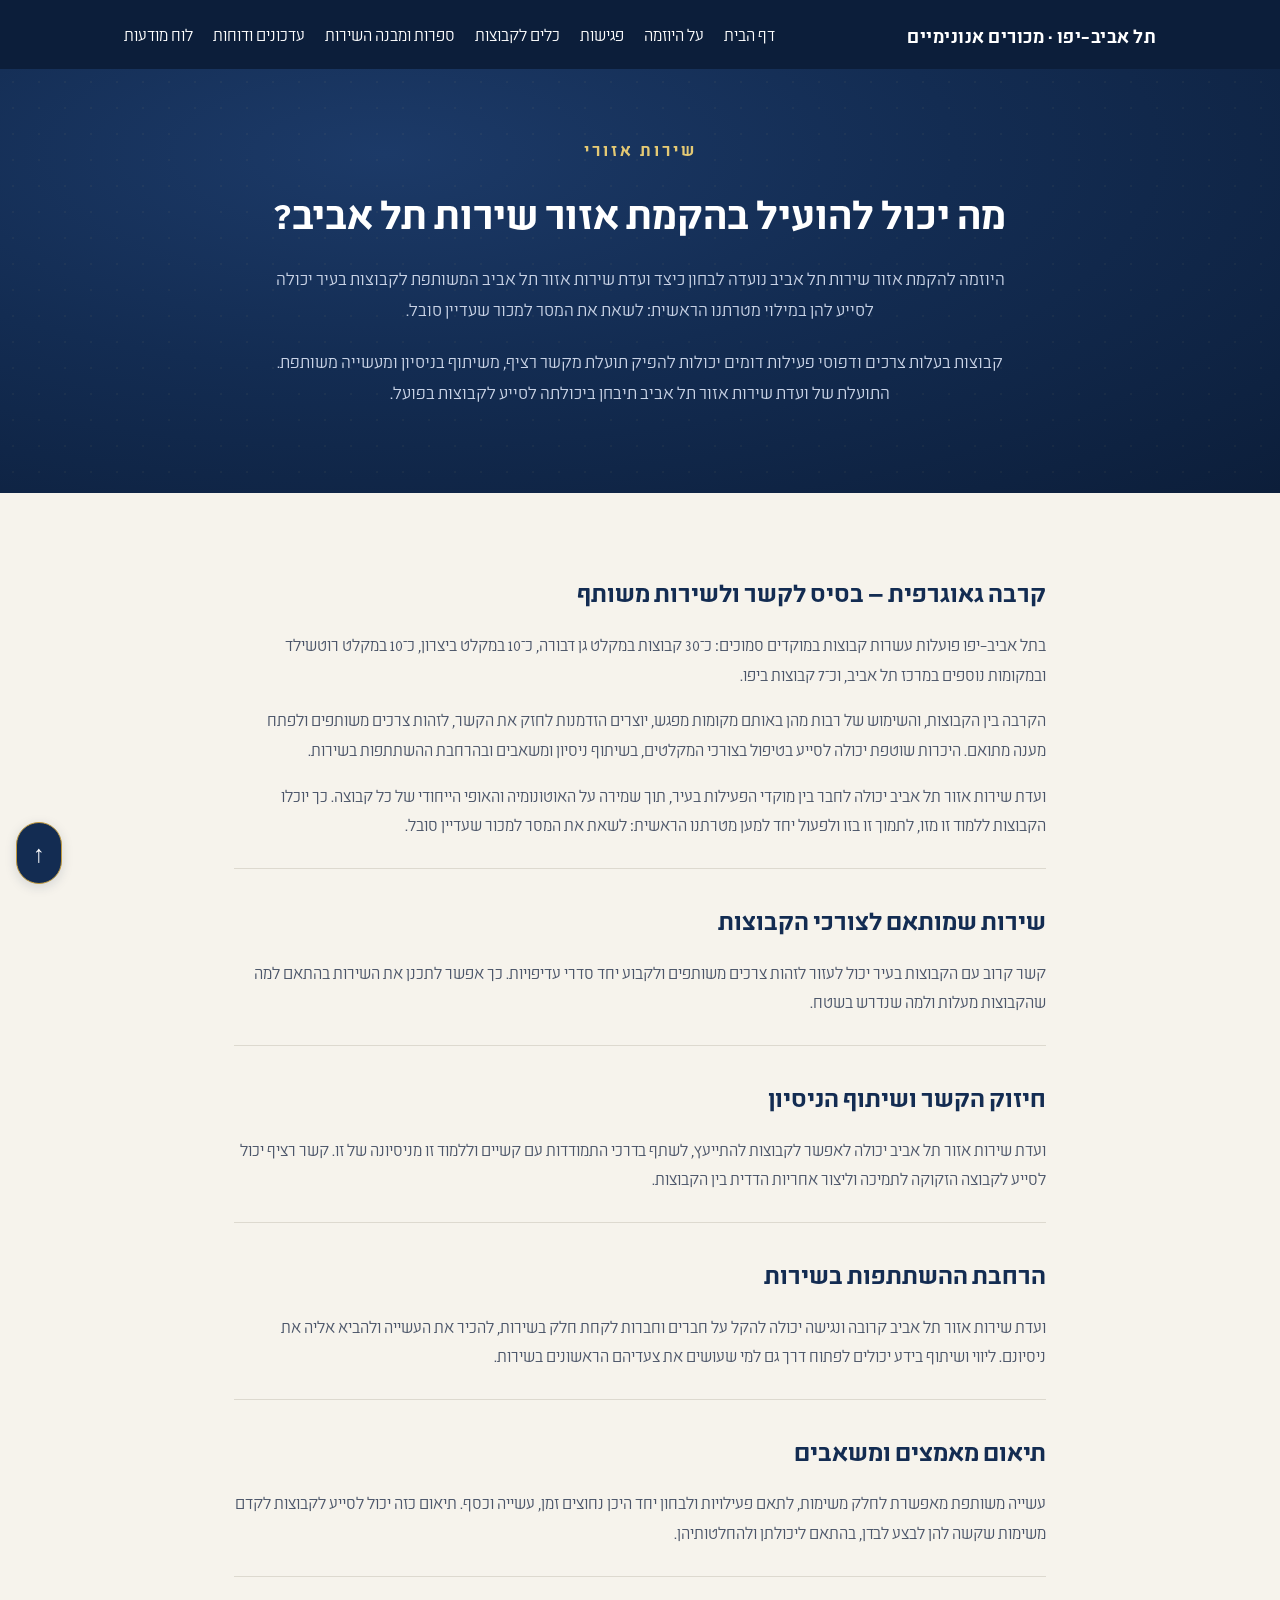
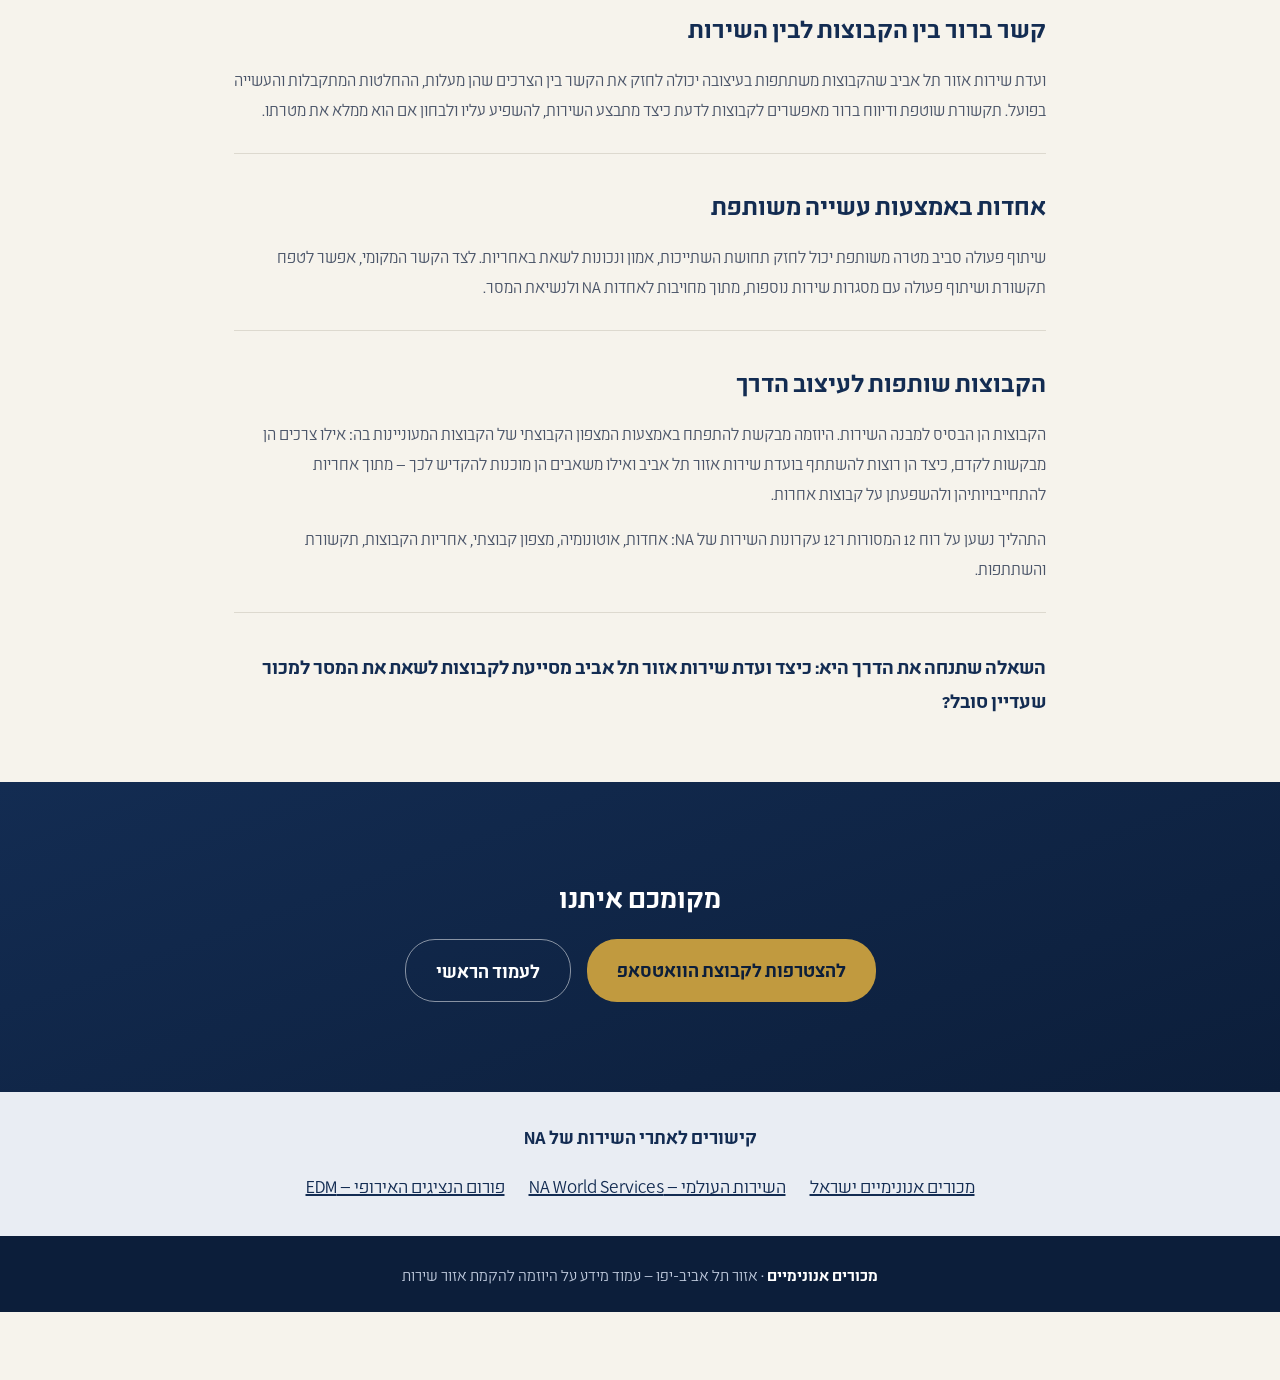
==== commit bdcd5712: "Improve Meoded font readability across site" ====
--- a/benefits.html
+++ b/benefits.html
@@ -1,2 +1,2 @@
-<!DOCTYPE html><html lang="he" dir="rtl"><head><meta charset="UTF-8"><meta name="viewport" content="width=device-width, initial-scale=1.0"><meta name="color-scheme" content="light only"><meta name="theme-color" content="#132c52"><title>מה יכול להועיל בהקמת אזור שירות תל אביב? | מכורים אנונימיים</title><meta name="description" content="הקרבה בין הקבוצות בתל אביב–יפו, שיתוף הניסיון, הרחבת ההשתתפות ועקרונות השירות — כיצד אזור מקומי יכול לסייע בנשיאת המסר."><link rel="canonical" href="https://na-tel-aviv.github.io/benefits.html"><meta property="og:type" content="website"><meta property="og:locale" content="he_IL"><meta property="og:site_name" content="יוזמת אזור שירות תל אביב–יפו"><meta property="og:title" content="מה יכול להועיל בהקמת אזור שירות תל אביב?"><meta property="og:description" content="הקרבה בין הקבוצות בתל אביב–יפו, שיתוף הניסיון, הרחבת ההשתתפות ועקרונות השירות — כיצד אזור מקומי יכול לסייע בנשיאת המסר."><meta property="og:url" content="https://na-tel-aviv.github.io/benefits.html"><meta property="og:image" content="https://na-tel-aviv.github.io/assets/tel-aviv-share.jpg"><meta property="og:image:secure_url" content="https://na-tel-aviv.github.io/assets/tel-aviv-share.jpg"><meta property="og:image:type" content="image/jpeg"><meta property="og:image:width" content="1536"><meta property="og:image:height" content="1536"><meta property="og:image:alt" content="אזור תל אביב — סמל NA על רקע העיר בשעת ערב"><meta name="twitter:card" content="summary_large_image"><meta name="twitter:title" content="מה יכול להועיל בהקמת אזור שירות תל אביב?"><meta name="twitter:description" content="הקרבה בין הקבוצות בתל אביב–יפו, שיתוף הניסיון, הרחבת ההשתתפות ועקרונות השירות — כיצד אזור מקומי יכול לסייע בנשיאת המסר."><meta name="twitter:image" content="https://na-tel-aviv.github.io/assets/tel-aviv-share.jpg"><style>html{color-scheme:light only;}:root{--navy:#132c52;--navy-deep:#0c1e3a;--blue:#2f6fb0;--gold:#c19a3f;--gold-light:#e4c974;--paper:#f6f3ec;--ink:#1c2333;--ink-soft:#4a5468;--card:#ffffff;}*{box-sizing:border-box;margin:0;padding:0;}html{scroll-behavior:smooth;}body{font-family:'Segoe UI','Arial Hebrew','Noto Sans Hebrew',Arial,sans-serif;background:var(--paper);color:var(--ink);direction:rtl;line-height:1.6;overflow-x:hidden;}h1,h2,h3{font-family:Georgia,'Times New Roman',serif;color:var(--navy);}a{color:inherit;}.container{max-width:1080px;margin:0 auto;padding:0 28px;}header.nav{position:sticky;top:0;z-index:50;background:rgba(12,30,58,0.92);backdrop-filter:blur(6px);color:#fff;padding:14px 0;transition:box-shadow .3s;}header.nav.scrolled{box-shadow:0 6px 18px rgba(0,0,0,.25);}.nav-inner{display:flex;align-items:center;justify-content:space-between;}.brand{display:flex;align-items:center;gap:12px;font-weight:bold;font-size:16px;letter-spacing:.5px;}.brand svg{width:28px;height:28px;}nav.links{display:flex;gap:26px;font-size:15px;}nav.links a{text-decoration:none;opacity:.85;position:relative;padding-bottom:4px;}nav.links a:hover{opacity:1;}nav.links a::after{content:"";position:absolute;right:0;bottom:0;height:2px;width:0;background:var(--gold);transition:width .25s;}nav.links a:hover::after{width:100%;}.hero{background:radial-gradient(ellipse at 30% 20%,#1c3a68 0%,var(--navy) 45%,var(--navy-deep) 100%);color:#fff;padding:110px 0 90px;position:relative;overflow:hidden;text-align:center;}.hero::before{content:"";position:absolute;inset:0;background-image:radial-gradient(circle,rgba(228,201,116,.08) 1px,transparent 1px);background-size:26px 26px;opacity:.6;}.hero-content{position:relative;z-index:2;}.emblem-lg{width:84px;height:84px;margin:0 auto 22px;animation:fadeDown .9s ease both;}.eyebrow{color:var(--gold-light);font-weight:bold;letter-spacing:3px;font-size:14px;margin-bottom:18px;animation:fadeDown .9s .1s ease both;}.hero h1{color:#fff;font-size:44px;line-height:1.3;max-width:760px;margin:0 auto 22px;animation:fadeDown .9s .2s ease both;}.hero p.lead{color:#c9d3e6;font-size:19px;max-width:620px;margin:0 auto 34px;animation:fadeDown .9s .3s ease both;}.cta-row{display:flex;gap:16px;justify-content:center;flex-wrap:wrap;animation:fadeDown .9s .4s ease both;}.btn{display:inline-block;padding:14px 30px;border-radius:30px;font-weight:bold;font-size:15px;text-decoration:none;transition:transform .2s,box-shadow .2s;}.btn-gold{background:var(--gold);color:var(--navy-deep);}.btn-gold:hover{transform:translateY(-2px);box-shadow:0 10px 24px rgba(193,154,63,.35);}.btn-outline{border:1.5px solid rgba(255,255,255,.5);color:#fff;}.btn-outline:hover{background:rgba(255,255,255,.08);transform:translateY(-2px);}@keyframes fadeDown{from{opacity:0;transform:translateY(-14px);}to{opacity:1;transform:translateY(0);}}.divider-wave{display:block;width:100%;height:60px;margin-top:-2px;}section{padding:86px 0;}.eyebrow-sm{color:var(--blue);font-weight:bold;letter-spacing:2px;font-size:13px;margin-bottom:10px;text-align:center;}.section-title{font-size:32px;text-align:center;margin-bottom:16px;}.section-sub{text-align:center;color:var(--ink-soft);max-width:640px;margin:0 auto 56px;font-size:17px;}.purpose-box{background:var(--card);border-radius:16px;padding:38px 44px;box-shadow:0 10px 30px rgba(19,44,82,.08);border-right:5px solid var(--gold);max-width:820px;margin:0 auto;}.purpose-box p{font-size:18px;color:var(--ink-soft);}.purpose-box b{color:var(--navy);}.purpose-box p+p{margin-top:22px;}.reasons-grid{display:grid;grid-template-columns:repeat(2,1fr);gap:26px;}@media (max-width:760px){.reasons-grid{grid-template-columns:1fr;}}.reason-card{background:var(--card);border-radius:14px;padding:30px 28px;box-shadow:0 6px 20px rgba(19,44,82,.06);transition:transform .3s,box-shadow .3s,opacity .7s,transform .7s;}.reason-card.pre-reveal{opacity:0;transform:translateY(24px);}.reason-card.pre-reveal.visible{opacity:1;transform:translateY(0);}.reason-card:hover{transform:translateY(-6px);box-shadow:0 16px 34px rgba(19,44,82,.14);}.reason-icon{width:46px;height:46px;border-radius:50%;background:linear-gradient(140deg,var(--gold-light),var(--gold));display:flex;align-items:center;justify-content:center;margin-bottom:16px;color:var(--navy-deep);font-size:20px;font-weight:bold;}.reason-card h3{font-size:20px;margin-bottom:10px;}.reason-card p{color:var(--ink-soft);font-size:15.5px;}.reason-card.wide{grid-column:1 / -1;}.meeting-section{background:linear-gradient(180deg,#eef2f8 0%,var(--paper) 100%);}.details-card{max-width:720px;margin:0 auto;background:var(--card);border:2px solid var(--navy);border-radius:16px;padding:36px 40px;position:relative;box-shadow:0 14px 34px rgba(19,44,82,.1);}.details-card .tag{position:absolute;top:-18px;right:32px;background:var(--gold);color:#fff;font-weight:bold;font-size:14px;padding:6px 18px;border-radius:20px;}.details-list{display:grid;grid-template-columns:1fr 1fr;gap:18px 30px;margin-top:14px;}@media (max-width:560px){.details-list{grid-template-columns:1fr;}}.detail-row{font-size:18px;font-weight:bold;color:var(--navy);}.detail-row .blank{font-weight:normal;color:var(--ink-soft);border-bottom:1.5px dotted #a9b2c3;padding-bottom:2px;}.detail-row .filled{color:var(--blue);}.closing-cta{background:linear-gradient(160deg,var(--navy) 0%,var(--navy-deep) 100%);color:#fff;text-align:center;padding:90px 0;}.closing-cta h2{color:#fff;font-size:30px;margin-bottom:18px;}.closing-cta p{color:#c9d3e6;max-width:600px;margin:0 auto 30px;font-size:17px;}footer{background:var(--navy-deep);color:#93a2bd;text-align:center;padding:26px 0;font-size:14px;}footer b{color:#fff;}.fade-in{opacity:1;transform:none;transition:opacity .7s,transform .7s;}.fade-in.pre-reveal{opacity:0;transform:translateY(16px);}.fade-in.pre-reveal.visible{opacity:1;transform:translateY(0);}.whatsapp-join{display:flex;align-items:center;justify-content:center;gap:24px;flex-wrap:wrap;margin:30px auto 0;max-width:560px;padding:22px;border:1px solid rgba(255,255,255,.25);border-radius:16px;background:rgba(255,255,255,.06);}.whatsapp-join .btn{background:#16733e;color:#fff;max-width:100%;}.whatsapp-join .btn:hover{background:#125c32;}.whatsapp-join a:focus-visible{outline:3px solid var(--gold-light);outline-offset:5px;}.whatsapp-join p{color:#c9d3e6;font-size:14px;margin-top:10px;}.whatsapp-qr{display:block;position:relative;width:208px;max-width:100%;aspect-ratio:1;overflow:hidden;border-radius:12px;flex-shrink:0;background:#fff;}.whatsapp-qr img{position:absolute;width:333.493976%;height:auto;max-width:none;left:-116.86747%;top:-151.566265%;}</style><style>.article{max-width:860px;margin:auto;padding:48px 24px 64px}.article section{padding:28px 0;border-bottom:1px solid #ddd9cf}.article h2{font-size:27px;margin-bottom:16px}.article p{font-size:18px;color:var(--ink-soft)}.article p+p{margin-top:16px}.article .question{margin-top:36px;font-size:21px;color:var(--navy);font-weight:bold}.nav-inner{gap:14px;flex-wrap:wrap}a:focus-visible{outline:3px solid var(--gold);outline-offset:5px}.hero{padding:66px 0}.hero p.lead{max-width:760px;margin-bottom:20px}@media(max-width:600px){.container{padding:0 20px}.hero h1{font-size:32px}.article h2{font-size:24px}.article{padding:24px 20px 44px}.brand{font-size:14px}.hero p.lead{font-size:18px}}</style><link rel="stylesheet" href="community-v5.css"><script src="community-v5.js" defer></script><link rel="stylesheet" href="typography-meoded.css"></head><body><header class="nav"><div class="container nav-inner"><div class="brand">אזור תל אביב-יפו · מכורים אנונימיים</div><nav class="links" aria-label="ניווט ראשי"><a href="./">לעמוד הראשי</a></nav></div></header><main><section class="hero"><div class="container hero-content"><div class="eyebrow">שירות אזורי</div><h1>מה יכול להועיל בהקמת אזור שירות תל אביב?</h1><p class="lead">היוזמה להקמת אזור שירות תל אביב נועדה לבחון כיצד ועדת שירות אזור תל אביב המשותפת לקבוצות בעיר יכולה לסייע להן במילוי מטרתנו הראשית: לשאת את המסר למכור שעדיין סובל.</p><p class="lead">קבוצות בעלות צרכים ודפוסי פעילות דומים יכולות להפיק תועלת מקשר רציף, משיתוף בניסיון ומעשייה משותפת. התועלת של ועדת שירות אזור תל אביב תיבחן ביכולתה לסייע לקבוצות בפועל.</p></div></section><article class="article"><section><h2>קרבה גאוגרפית — בסיס לקשר ולשירות משותף</h2><p>בתל אביב–יפו פועלות עשרות קבוצות במוקדים סמוכים: כ־30 קבוצות במקלט גן דבורה, כ־10 במקלט ביצרון, כ־10 במקלט רוטשילד ובמקומות נוספים במרכז תל אביב, וכ־7 קבוצות ביפו.</p><p>הקרבה בין הקבוצות, והשימוש של רבות מהן באותם מקומות מפגש, יוצרים הזדמנות לחזק את הקשר, לזהות צרכים משותפים ולפתח מענה מתואם. היכרות שוטפת יכולה לסייע בטיפול בצורכי המקלטים, בשיתוף ניסיון ומשאבים ובהרחבת ההשתתפות בשירות.</p><p>ועדת שירות אזור תל אביב יכולה לחבר בין מוקדי הפעילות בעיר, תוך שמירה על האוטונומיה והאופי הייחודי של כל קבוצה. כך יוכלו הקבוצות ללמוד זו מזו, לתמוך זו בזו ולפעול יחד למען מטרתנו הראשית: לשאת את המסר למכור שעדיין סובל.</p></section><section><h2>שירות שמותאם לצורכי הקבוצות</h2><p>קשר קרוב עם הקבוצות בעיר יכול לעזור לזהות צרכים משותפים ולקבוע יחד סדרי עדיפויות. כך אפשר לתכנן את השירות בהתאם למה שהקבוצות מעלות ולמה שנדרש בשטח.</p></section><section><h2>חיזוק הקשר ושיתוף הניסיון</h2><p>ועדת שירות אזור תל אביב יכולה לאפשר לקבוצות להתייעץ, לשתף בדרכי התמודדות עם קשיים וללמוד זו מניסיונה של זו. קשר רציף יכול לסייע לקבוצה הזקוקה לתמיכה וליצור אחריות הדדית בין הקבוצות.</p></section><section><h2>הרחבת ההשתתפות בשירות</h2><p>ועדת שירות אזור תל אביב קרובה ונגישה יכולה להקל על חברים וחברות לקחת חלק בשירות, להכיר את העשייה ולהביא אליה את ניסיונם. ליווי ושיתוף בידע יכולים לפתוח דרך גם למי שעושים את צעדיהם הראשונים בשירות.</p></section><section><h2>תיאום מאמצים ומשאבים</h2><p>עשייה משותפת מאפשרת לחלק משימות, לתאם פעילויות ולבחון יחד היכן נחוצים זמן, עשייה וכסף. תיאום כזה יכול לסייע לקבוצות לקדם משימות שקשה להן לבצע לבדן, בהתאם ליכולתן ולהחלטותיהן.</p></section><section><h2>קשר ברור בין הקבוצות לבין השירות</h2><p>ועדת שירות אזור תל אביב שהקבוצות משתתפות בעיצובה יכולה לחזק את הקשר בין הצרכים שהן מעלות, ההחלטות המתקבלות והעשייה בפועל. תקשורת שוטפת ודיווח ברור מאפשרים לקבוצות לדעת כיצד מתבצע השירות, להשפיע עליו ולבחון אם הוא ממלא את מטרתו.</p></section><section><h2>אחדות באמצעות עשייה משותפת</h2><p>שיתוף פעולה סביב מטרה משותפת יכול לחזק תחושת השתייכות, אמון ונכונות לשאת באחריות. לצד הקשר המקומי, אפשר לטפח תקשורת ושיתוף פעולה עם מסגרות שירות נוספות, מתוך מחויבות לאחדות NA ולנשיאת המסר.</p></section><section><h2>הקבוצות שותפות לעיצוב הדרך</h2><p>הקבוצות הן הבסיס למבנה השירות. היוזמה מבקשת להתפתח באמצעות המצפון הקבוצתי של הקבוצות המעוניינות בה: אילו צרכים הן מבקשות לקדם, כיצד הן רוצות להשתתף בועדת שירות אזור תל אביב ואילו משאבים הן מוכנות להקדיש לכך — מתוך אחריות להתחייבויותיהן ולהשפעתן על קבוצות אחרות.</p><p>התהליך נשען על רוח 12 המסורות ו־12 עקרונות השירות של NA: אחדות, אוטונומיה, מצפון קבוצתי, אחריות הקבוצות, תקשורת והשתתפות.</p></section><p class="question">השאלה שתנחה את הדרך היא: כיצד ועדת שירות אזור תל אביב מסייעת לקבוצות לשאת את המסר למכור שעדיין סובל?</p></article><section class="closing-cta"><div class="container"><h2>מקומכם איתנו</h2><div class="cta-row"><a class="btn btn-gold" href="https://chat.whatsapp.com/EUOjk9FN8PeHu8zRY08g4K?s=cl&amp;p=a&amp;mlu=4&amp;ilr=4" target="_blank" rel="noopener noreferrer">להצטרפות לקבוצת הוואטסאפ</a><a class="btn btn-outline" href="./">לעמוד הראשי</a></div></div></section></main><footer><div class="container"><b>מכורים אנונימיים</b> · אזור תל אביב-יפו — עמוד מידע על היוזמה להקמת אזור שירות</div></footer></body></html>
+<!DOCTYPE html><html lang="he" dir="rtl"><head><meta charset="UTF-8"><meta name="viewport" content="width=device-width, initial-scale=1.0"><meta name="color-scheme" content="light only"><meta name="theme-color" content="#132c52"><title>מה יכול להועיל בהקמת אזור שירות תל אביב? | מכורים אנונימיים</title><meta name="description" content="הקרבה בין הקבוצות בתל אביב–יפו, שיתוף הניסיון, הרחבת ההשתתפות ועקרונות השירות — כיצד אזור מקומי יכול לסייע בנשיאת המסר."><link rel="canonical" href="https://na-tel-aviv.github.io/benefits.html"><meta property="og:type" content="website"><meta property="og:locale" content="he_IL"><meta property="og:site_name" content="יוזמת אזור שירות תל אביב–יפו"><meta property="og:title" content="מה יכול להועיל בהקמת אזור שירות תל אביב?"><meta property="og:description" content="הקרבה בין הקבוצות בתל אביב–יפו, שיתוף הניסיון, הרחבת ההשתתפות ועקרונות השירות — כיצד אזור מקומי יכול לסייע בנשיאת המסר."><meta property="og:url" content="https://na-tel-aviv.github.io/benefits.html"><meta property="og:image" content="https://na-tel-aviv.github.io/assets/tel-aviv-share.jpg"><meta property="og:image:secure_url" content="https://na-tel-aviv.github.io/assets/tel-aviv-share.jpg"><meta property="og:image:type" content="image/jpeg"><meta property="og:image:width" content="1536"><meta property="og:image:height" content="1536"><meta property="og:image:alt" content="אזור תל אביב — סמל NA על רקע העיר בשעת ערב"><meta name="twitter:card" content="summary_large_image"><meta name="twitter:title" content="מה יכול להועיל בהקמת אזור שירות תל אביב?"><meta name="twitter:description" content="הקרבה בין הקבוצות בתל אביב–יפו, שיתוף הניסיון, הרחבת ההשתתפות ועקרונות השירות — כיצד אזור מקומי יכול לסייע בנשיאת המסר."><meta name="twitter:image" content="https://na-tel-aviv.github.io/assets/tel-aviv-share.jpg"><style>html{color-scheme:light only;}:root{--navy:#132c52;--navy-deep:#0c1e3a;--blue:#2f6fb0;--gold:#c19a3f;--gold-light:#e4c974;--paper:#f6f3ec;--ink:#1c2333;--ink-soft:#4a5468;--card:#ffffff;}*{box-sizing:border-box;margin:0;padding:0;}html{scroll-behavior:smooth;}body{font-family:'Segoe UI','Arial Hebrew','Noto Sans Hebrew',Arial,sans-serif;background:var(--paper);color:var(--ink);direction:rtl;line-height:1.6;overflow-x:hidden;}h1,h2,h3{font-family:Georgia,'Times New Roman',serif;color:var(--navy);}a{color:inherit;}.container{max-width:1080px;margin:0 auto;padding:0 28px;}header.nav{position:sticky;top:0;z-index:50;background:rgba(12,30,58,0.92);backdrop-filter:blur(6px);color:#fff;padding:14px 0;transition:box-shadow .3s;}header.nav.scrolled{box-shadow:0 6px 18px rgba(0,0,0,.25);}.nav-inner{display:flex;align-items:center;justify-content:space-between;}.brand{display:flex;align-items:center;gap:12px;font-weight:bold;font-size:16px;letter-spacing:.5px;}.brand svg{width:28px;height:28px;}nav.links{display:flex;gap:26px;font-size:15px;}nav.links a{text-decoration:none;opacity:.85;position:relative;padding-bottom:4px;}nav.links a:hover{opacity:1;}nav.links a::after{content:"";position:absolute;right:0;bottom:0;height:2px;width:0;background:var(--gold);transition:width .25s;}nav.links a:hover::after{width:100%;}.hero{background:radial-gradient(ellipse at 30% 20%,#1c3a68 0%,var(--navy) 45%,var(--navy-deep) 100%);color:#fff;padding:110px 0 90px;position:relative;overflow:hidden;text-align:center;}.hero::before{content:"";position:absolute;inset:0;background-image:radial-gradient(circle,rgba(228,201,116,.08) 1px,transparent 1px);background-size:26px 26px;opacity:.6;}.hero-content{position:relative;z-index:2;}.emblem-lg{width:84px;height:84px;margin:0 auto 22px;animation:fadeDown .9s ease both;}.eyebrow{color:var(--gold-light);font-weight:bold;letter-spacing:3px;font-size:14px;margin-bottom:18px;animation:fadeDown .9s .1s ease both;}.hero h1{color:#fff;font-size:44px;line-height:1.3;max-width:760px;margin:0 auto 22px;animation:fadeDown .9s .2s ease both;}.hero p.lead{color:#c9d3e6;font-size:19px;max-width:620px;margin:0 auto 34px;animation:fadeDown .9s .3s ease both;}.cta-row{display:flex;gap:16px;justify-content:center;flex-wrap:wrap;animation:fadeDown .9s .4s ease both;}.btn{display:inline-block;padding:14px 30px;border-radius:30px;font-weight:bold;font-size:15px;text-decoration:none;transition:transform .2s,box-shadow .2s;}.btn-gold{background:var(--gold);color:var(--navy-deep);}.btn-gold:hover{transform:translateY(-2px);box-shadow:0 10px 24px rgba(193,154,63,.35);}.btn-outline{border:1.5px solid rgba(255,255,255,.5);color:#fff;}.btn-outline:hover{background:rgba(255,255,255,.08);transform:translateY(-2px);}@keyframes fadeDown{from{opacity:0;transform:translateY(-14px);}to{opacity:1;transform:translateY(0);}}.divider-wave{display:block;width:100%;height:60px;margin-top:-2px;}section{padding:86px 0;}.eyebrow-sm{color:var(--blue);font-weight:bold;letter-spacing:2px;font-size:13px;margin-bottom:10px;text-align:center;}.section-title{font-size:32px;text-align:center;margin-bottom:16px;}.section-sub{text-align:center;color:var(--ink-soft);max-width:640px;margin:0 auto 56px;font-size:17px;}.purpose-box{background:var(--card);border-radius:16px;padding:38px 44px;box-shadow:0 10px 30px rgba(19,44,82,.08);border-right:5px solid var(--gold);max-width:820px;margin:0 auto;}.purpose-box p{font-size:18px;color:var(--ink-soft);}.purpose-box b{color:var(--navy);}.purpose-box p+p{margin-top:22px;}.reasons-grid{display:grid;grid-template-columns:repeat(2,1fr);gap:26px;}@media (max-width:760px){.reasons-grid{grid-template-columns:1fr;}}.reason-card{background:var(--card);border-radius:14px;padding:30px 28px;box-shadow:0 6px 20px rgba(19,44,82,.06);transition:transform .3s,box-shadow .3s,opacity .7s,transform .7s;}.reason-card.pre-reveal{opacity:0;transform:translateY(24px);}.reason-card.pre-reveal.visible{opacity:1;transform:translateY(0);}.reason-card:hover{transform:translateY(-6px);box-shadow:0 16px 34px rgba(19,44,82,.14);}.reason-icon{width:46px;height:46px;border-radius:50%;background:linear-gradient(140deg,var(--gold-light),var(--gold));display:flex;align-items:center;justify-content:center;margin-bottom:16px;color:var(--navy-deep);font-size:20px;font-weight:bold;}.reason-card h3{font-size:20px;margin-bottom:10px;}.reason-card p{color:var(--ink-soft);font-size:15.5px;}.reason-card.wide{grid-column:1 / -1;}.meeting-section{background:linear-gradient(180deg,#eef2f8 0%,var(--paper) 100%);}.details-card{max-width:720px;margin:0 auto;background:var(--card);border:2px solid var(--navy);border-radius:16px;padding:36px 40px;position:relative;box-shadow:0 14px 34px rgba(19,44,82,.1);}.details-card .tag{position:absolute;top:-18px;right:32px;background:var(--gold);color:#fff;font-weight:bold;font-size:14px;padding:6px 18px;border-radius:20px;}.details-list{display:grid;grid-template-columns:1fr 1fr;gap:18px 30px;margin-top:14px;}@media (max-width:560px){.details-list{grid-template-columns:1fr;}}.detail-row{font-size:18px;font-weight:bold;color:var(--navy);}.detail-row .blank{font-weight:normal;color:var(--ink-soft);border-bottom:1.5px dotted #a9b2c3;padding-bottom:2px;}.detail-row .filled{color:var(--blue);}.closing-cta{background:linear-gradient(160deg,var(--navy) 0%,var(--navy-deep) 100%);color:#fff;text-align:center;padding:90px 0;}.closing-cta h2{color:#fff;font-size:30px;margin-bottom:18px;}.closing-cta p{color:#c9d3e6;max-width:600px;margin:0 auto 30px;font-size:17px;}footer{background:var(--navy-deep);color:#93a2bd;text-align:center;padding:26px 0;font-size:14px;}footer b{color:#fff;}.fade-in{opacity:1;transform:none;transition:opacity .7s,transform .7s;}.fade-in.pre-reveal{opacity:0;transform:translateY(16px);}.fade-in.pre-reveal.visible{opacity:1;transform:translateY(0);}.whatsapp-join{display:flex;align-items:center;justify-content:center;gap:24px;flex-wrap:wrap;margin:30px auto 0;max-width:560px;padding:22px;border:1px solid rgba(255,255,255,.25);border-radius:16px;background:rgba(255,255,255,.06);}.whatsapp-join .btn{background:#16733e;color:#fff;max-width:100%;}.whatsapp-join .btn:hover{background:#125c32;}.whatsapp-join a:focus-visible{outline:3px solid var(--gold-light);outline-offset:5px;}.whatsapp-join p{color:#c9d3e6;font-size:14px;margin-top:10px;}.whatsapp-qr{display:block;position:relative;width:208px;max-width:100%;aspect-ratio:1;overflow:hidden;border-radius:12px;flex-shrink:0;background:#fff;}.whatsapp-qr img{position:absolute;width:333.493976%;height:auto;max-width:none;left:-116.86747%;top:-151.566265%;}</style><style>.article{max-width:860px;margin:auto;padding:48px 24px 64px}.article section{padding:28px 0;border-bottom:1px solid #ddd9cf}.article h2{font-size:27px;margin-bottom:16px}.article p{font-size:18px;color:var(--ink-soft)}.article p+p{margin-top:16px}.article .question{margin-top:36px;font-size:21px;color:var(--navy);font-weight:bold}.nav-inner{gap:14px;flex-wrap:wrap}a:focus-visible{outline:3px solid var(--gold);outline-offset:5px}.hero{padding:66px 0}.hero p.lead{max-width:760px;margin-bottom:20px}@media(max-width:600px){.container{padding:0 20px}.hero h1{font-size:32px}.article h2{font-size:24px}.article{padding:24px 20px 44px}.brand{font-size:14px}.hero p.lead{font-size:18px}}</style><link rel="stylesheet" href="community-v5.css"><script src="community-v5.js" defer></script><link rel="stylesheet" href="typography-meoded-v2.css"></head><body><header class="nav"><div class="container nav-inner"><div class="brand">אזור תל אביב-יפו · מכורים אנונימיים</div><nav class="links" aria-label="ניווט ראשי"><a href="./">לעמוד הראשי</a></nav></div></header><main><section class="hero"><div class="container hero-content"><div class="eyebrow">שירות אזורי</div><h1>מה יכול להועיל בהקמת אזור שירות תל אביב?</h1><p class="lead">היוזמה להקמת אזור שירות תל אביב נועדה לבחון כיצד ועדת שירות אזור תל אביב המשותפת לקבוצות בעיר יכולה לסייע להן במילוי מטרתנו הראשית: לשאת את המסר למכור שעדיין סובל.</p><p class="lead">קבוצות בעלות צרכים ודפוסי פעילות דומים יכולות להפיק תועלת מקשר רציף, משיתוף בניסיון ומעשייה משותפת. התועלת של ועדת שירות אזור תל אביב תיבחן ביכולתה לסייע לקבוצות בפועל.</p></div></section><article class="article"><section><h2>קרבה גאוגרפית — בסיס לקשר ולשירות משותף</h2><p>בתל אביב–יפו פועלות עשרות קבוצות במוקדים סמוכים: כ־30 קבוצות במקלט גן דבורה, כ־10 במקלט ביצרון, כ־10 במקלט רוטשילד ובמקומות נוספים במרכז תל אביב, וכ־7 קבוצות ביפו.</p><p>הקרבה בין הקבוצות, והשימוש של רבות מהן באותם מקומות מפגש, יוצרים הזדמנות לחזק את הקשר, לזהות צרכים משותפים ולפתח מענה מתואם. היכרות שוטפת יכולה לסייע בטיפול בצורכי המקלטים, בשיתוף ניסיון ומשאבים ובהרחבת ההשתתפות בשירות.</p><p>ועדת שירות אזור תל אביב יכולה לחבר בין מוקדי הפעילות בעיר, תוך שמירה על האוטונומיה והאופי הייחודי של כל קבוצה. כך יוכלו הקבוצות ללמוד זו מזו, לתמוך זו בזו ולפעול יחד למען מטרתנו הראשית: לשאת את המסר למכור שעדיין סובל.</p></section><section><h2>שירות שמותאם לצורכי הקבוצות</h2><p>קשר קרוב עם הקבוצות בעיר יכול לעזור לזהות צרכים משותפים ולקבוע יחד סדרי עדיפויות. כך אפשר לתכנן את השירות בהתאם למה שהקבוצות מעלות ולמה שנדרש בשטח.</p></section><section><h2>חיזוק הקשר ושיתוף הניסיון</h2><p>ועדת שירות אזור תל אביב יכולה לאפשר לקבוצות להתייעץ, לשתף בדרכי התמודדות עם קשיים וללמוד זו מניסיונה של זו. קשר רציף יכול לסייע לקבוצה הזקוקה לתמיכה וליצור אחריות הדדית בין הקבוצות.</p></section><section><h2>הרחבת ההשתתפות בשירות</h2><p>ועדת שירות אזור תל אביב קרובה ונגישה יכולה להקל על חברים וחברות לקחת חלק בשירות, להכיר את העשייה ולהביא אליה את ניסיונם. ליווי ושיתוף בידע יכולים לפתוח דרך גם למי שעושים את צעדיהם הראשונים בשירות.</p></section><section><h2>תיאום מאמצים ומשאבים</h2><p>עשייה משותפת מאפשרת לחלק משימות, לתאם פעילויות ולבחון יחד היכן נחוצים זמן, עשייה וכסף. תיאום כזה יכול לסייע לקבוצות לקדם משימות שקשה להן לבצע לבדן, בהתאם ליכולתן ולהחלטותיהן.</p></section><section><h2>קשר ברור בין הקבוצות לבין השירות</h2><p>ועדת שירות אזור תל אביב שהקבוצות משתתפות בעיצובה יכולה לחזק את הקשר בין הצרכים שהן מעלות, ההחלטות המתקבלות והעשייה בפועל. תקשורת שוטפת ודיווח ברור מאפשרים לקבוצות לדעת כיצד מתבצע השירות, להשפיע עליו ולבחון אם הוא ממלא את מטרתו.</p></section><section><h2>אחדות באמצעות עשייה משותפת</h2><p>שיתוף פעולה סביב מטרה משותפת יכול לחזק תחושת השתייכות, אמון ונכונות לשאת באחריות. לצד הקשר המקומי, אפשר לטפח תקשורת ושיתוף פעולה עם מסגרות שירות נוספות, מתוך מחויבות לאחדות NA ולנשיאת המסר.</p></section><section><h2>הקבוצות שותפות לעיצוב הדרך</h2><p>הקבוצות הן הבסיס למבנה השירות. היוזמה מבקשת להתפתח באמצעות המצפון הקבוצתי של הקבוצות המעוניינות בה: אילו צרכים הן מבקשות לקדם, כיצד הן רוצות להשתתף בועדת שירות אזור תל אביב ואילו משאבים הן מוכנות להקדיש לכך — מתוך אחריות להתחייבויותיהן ולהשפעתן על קבוצות אחרות.</p><p>התהליך נשען על רוח 12 המסורות ו־12 עקרונות השירות של NA: אחדות, אוטונומיה, מצפון קבוצתי, אחריות הקבוצות, תקשורת והשתתפות.</p></section><p class="question">השאלה שתנחה את הדרך היא: כיצד ועדת שירות אזור תל אביב מסייעת לקבוצות לשאת את המסר למכור שעדיין סובל?</p></article><section class="closing-cta"><div class="container"><h2>מקומכם איתנו</h2><div class="cta-row"><a class="btn btn-gold" href="https://chat.whatsapp.com/EUOjk9FN8PeHu8zRY08g4K?s=cl&amp;p=a&amp;mlu=4&amp;ilr=4" target="_blank" rel="noopener noreferrer">להצטרפות לקבוצת הוואטסאפ</a><a class="btn btn-outline" href="./">לעמוד הראשי</a></div></div></section></main><footer><div class="container"><b>מכורים אנונימיים</b> · אזור תל אביב-יפו — עמוד מידע על היוזמה להקמת אזור שירות</div></footer></body></html>
 
--- a/typography-meoded-v2.css
+++ b/typography-meoded-v2.css
@@ -0,0 +1,23 @@
+@font-face{font-family:"Meoded Pashut";src:url("meoded-pashut-light.woff") format("woff");font-weight:300;font-style:normal;font-display:swap}
+@font-face{font-family:"Meoded Pashut";src:url("meoded-pashut-bold.woff") format("woff");font-weight:700;font-style:normal;font-display:swap}
+html body,body .hub-hero h1,body h1,body h2,body h3,body h4,body h5,body h6,body button,body input,body select,body textarea,body summary,body .action,body .btn{font-family:"Meoded Pashut",Arial,sans-serif}
+body{font-weight:300}
+body h1,body h2,body h3,body h4,body h5,body h6,body strong,body b,body button,body summary,body .action,body .btn{font-weight:700}
+body input,body select,body textarea{font-weight:300}
+
+/* Meoded Pashut has a compact letter height: keep supporting text readable. */
+html body{font-size:20px;line-height:1.65}
+body .site-links a,body.home .site-links a{font-size:18px;line-height:1.4;padding:8px 0}
+body .brand,body.home .brand{font-size:20px;line-height:1.4}
+body p,body .reason-card p,body .section-sub,body .closing-cta p,body .whatsapp-join p{font-size:20px}
+body .source,body small,body time,body footer,body .eyebrow-sm{font-size:17px}
+body input,body select,body textarea,body button,body .action,body .btn{font-size:20px}
+body .toolbar label{font-size:20px}
+body.home .home-actions>.action,body.home .home-join-row .whatsapp-button{font-size:20px;line-height:1.4}
+body #bulletin h3{font-size:22px;line-height:1.45}
+body #bulletin p{font-size:20px;line-height:1.6}
+body #bulletin time{font-size:17px;color:#505967}
+body #bulletin .action{font-size:18px;min-height:44px}
+body #back-to-top{font-size:24px;min-width:44px;min-height:44px}
+body .home-eyebrow,body .eyebrow{font-size:18px}
+@media(max-width:600px){body .site-links,body.home .site-links{column-gap:16px;row-gap:4px}body .site-links a,body.home .site-links a{font-size:18px}}
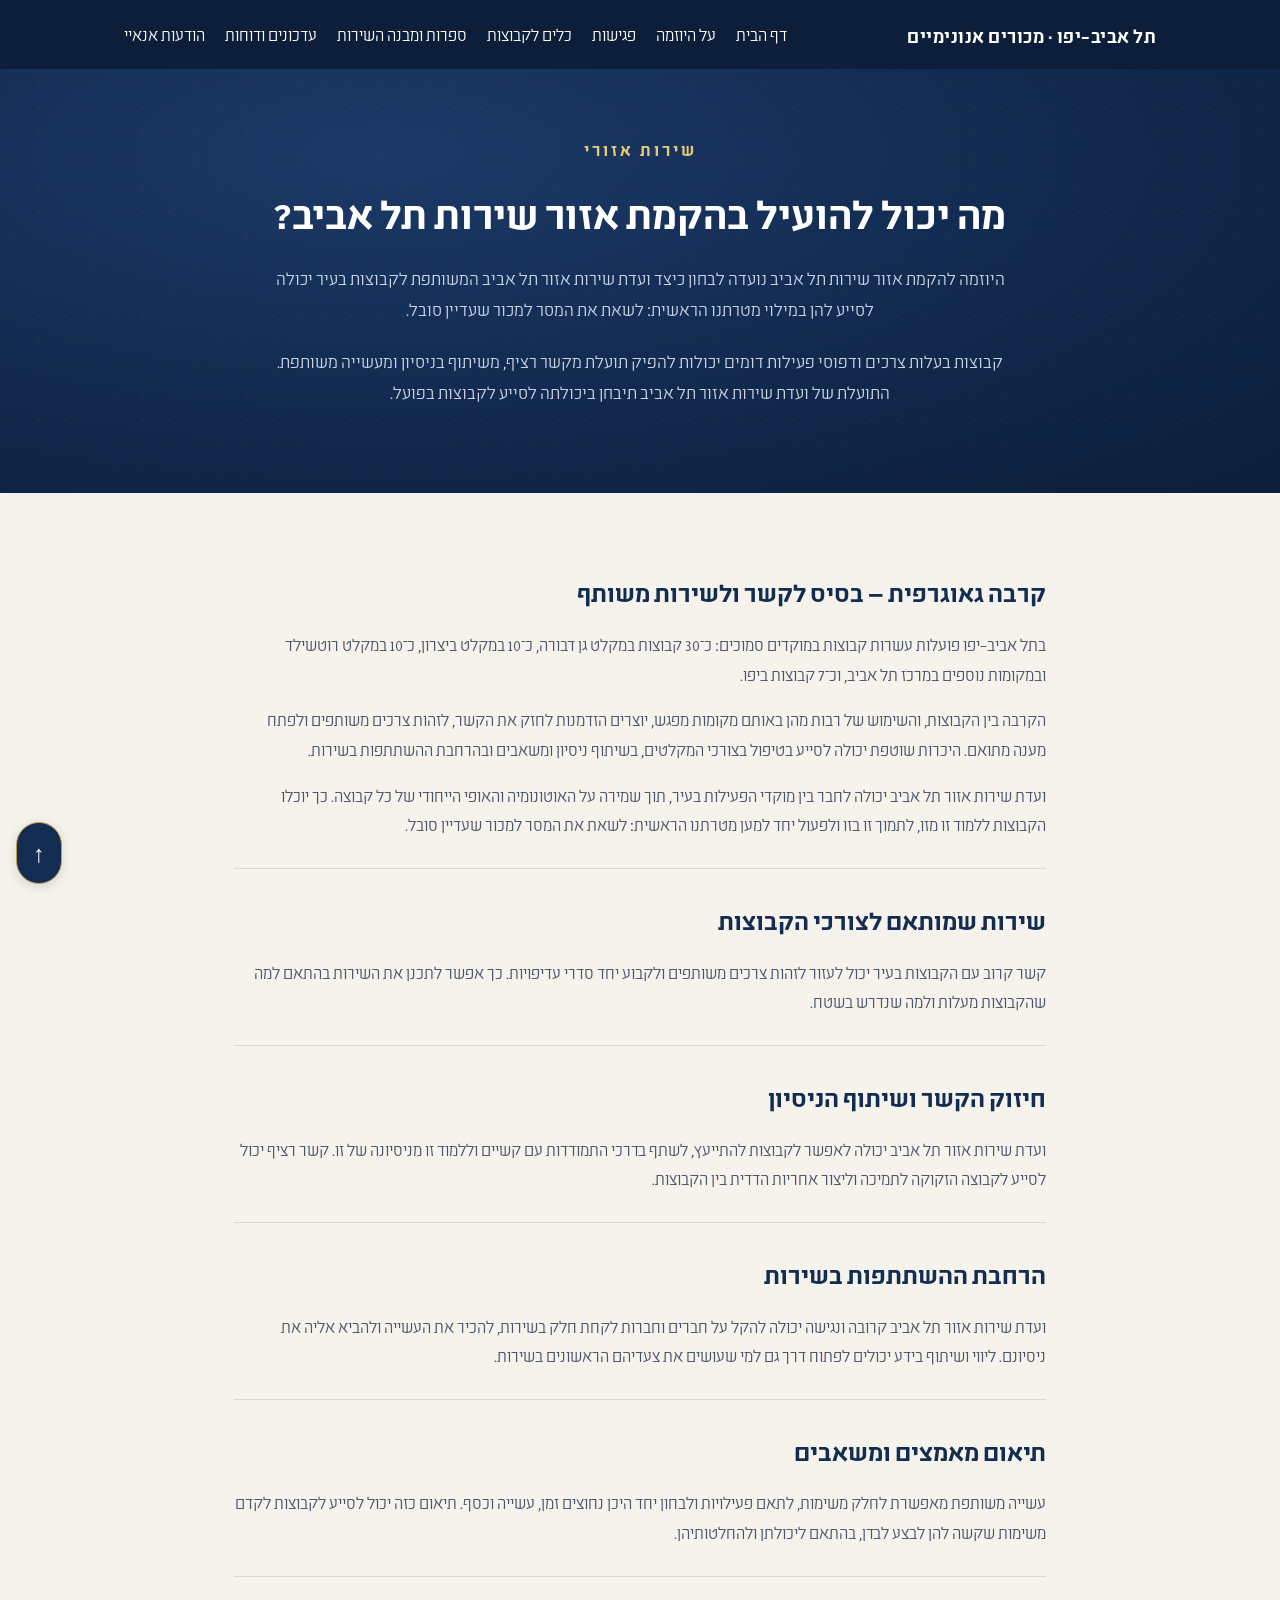
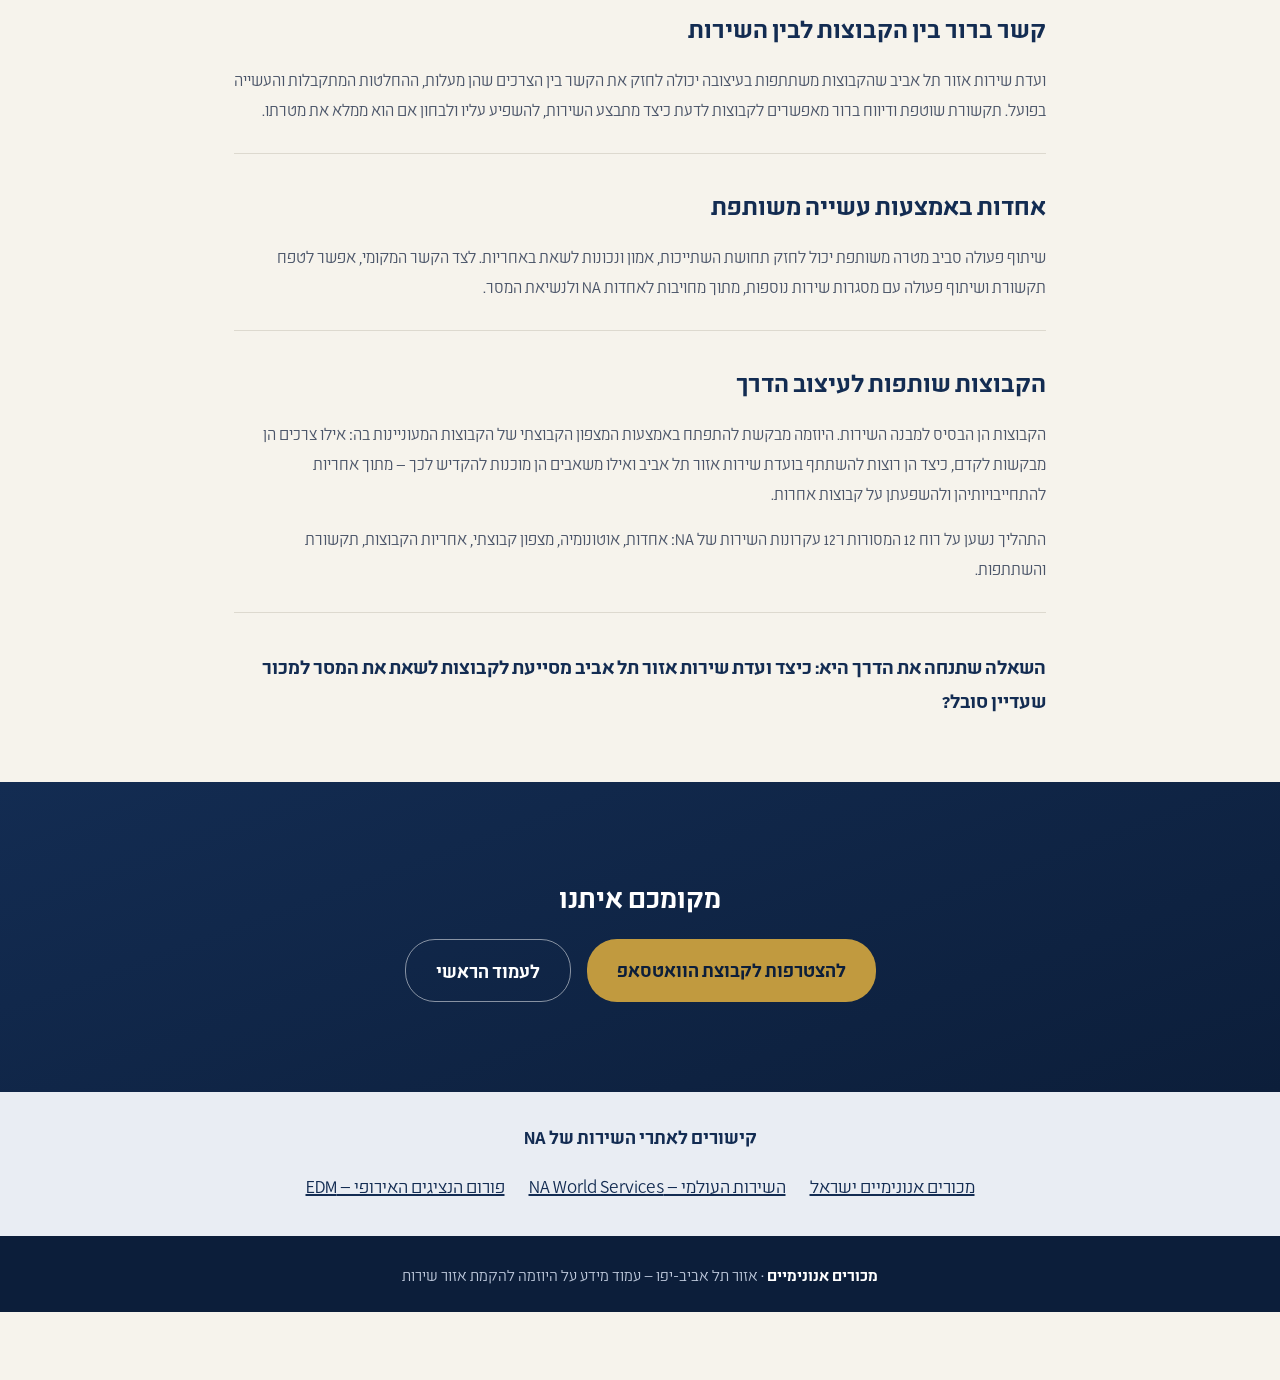
==== commit 42aec17b: "Refresh navigation script for renamed NA notices" ====
--- a/benefits.html
+++ b/benefits.html
@@ -1,2 +1,2 @@
-<!DOCTYPE html><html lang="he" dir="rtl"><head><meta charset="UTF-8"><meta name="viewport" content="width=device-width, initial-scale=1.0"><meta name="color-scheme" content="light only"><meta name="theme-color" content="#132c52"><title>מה יכול להועיל בהקמת אזור שירות תל אביב? | מכורים אנונימיים</title><meta name="description" content="הקרבה בין הקבוצות בתל אביב–יפו, שיתוף הניסיון, הרחבת ההשתתפות ועקרונות השירות — כיצד אזור מקומי יכול לסייע בנשיאת המסר."><link rel="canonical" href="https://na-tel-aviv.github.io/benefits.html"><meta property="og:type" content="website"><meta property="og:locale" content="he_IL"><meta property="og:site_name" content="יוזמת אזור שירות תל אביב–יפו"><meta property="og:title" content="מה יכול להועיל בהקמת אזור שירות תל אביב?"><meta property="og:description" content="הקרבה בין הקבוצות בתל אביב–יפו, שיתוף הניסיון, הרחבת ההשתתפות ועקרונות השירות — כיצד אזור מקומי יכול לסייע בנשיאת המסר."><meta property="og:url" content="https://na-tel-aviv.github.io/benefits.html"><meta property="og:image" content="https://na-tel-aviv.github.io/assets/tel-aviv-share.jpg"><meta property="og:image:secure_url" content="https://na-tel-aviv.github.io/assets/tel-aviv-share.jpg"><meta property="og:image:type" content="image/jpeg"><meta property="og:image:width" content="1536"><meta property="og:image:height" content="1536"><meta property="og:image:alt" content="אזור תל אביב — סמל NA על רקע העיר בשעת ערב"><meta name="twitter:card" content="summary_large_image"><meta name="twitter:title" content="מה יכול להועיל בהקמת אזור שירות תל אביב?"><meta name="twitter:description" content="הקרבה בין הקבוצות בתל אביב–יפו, שיתוף הניסיון, הרחבת ההשתתפות ועקרונות השירות — כיצד אזור מקומי יכול לסייע בנשיאת המסר."><meta name="twitter:image" content="https://na-tel-aviv.github.io/assets/tel-aviv-share.jpg"><style>html{color-scheme:light only;}:root{--navy:#132c52;--navy-deep:#0c1e3a;--blue:#2f6fb0;--gold:#c19a3f;--gold-light:#e4c974;--paper:#f6f3ec;--ink:#1c2333;--ink-soft:#4a5468;--card:#ffffff;}*{box-sizing:border-box;margin:0;padding:0;}html{scroll-behavior:smooth;}body{font-family:'Segoe UI','Arial Hebrew','Noto Sans Hebrew',Arial,sans-serif;background:var(--paper);color:var(--ink);direction:rtl;line-height:1.6;overflow-x:hidden;}h1,h2,h3{font-family:Georgia,'Times New Roman',serif;color:var(--navy);}a{color:inherit;}.container{max-width:1080px;margin:0 auto;padding:0 28px;}header.nav{position:sticky;top:0;z-index:50;background:rgba(12,30,58,0.92);backdrop-filter:blur(6px);color:#fff;padding:14px 0;transition:box-shadow .3s;}header.nav.scrolled{box-shadow:0 6px 18px rgba(0,0,0,.25);}.nav-inner{display:flex;align-items:center;justify-content:space-between;}.brand{display:flex;align-items:center;gap:12px;font-weight:bold;font-size:16px;letter-spacing:.5px;}.brand svg{width:28px;height:28px;}nav.links{display:flex;gap:26px;font-size:15px;}nav.links a{text-decoration:none;opacity:.85;position:relative;padding-bottom:4px;}nav.links a:hover{opacity:1;}nav.links a::after{content:"";position:absolute;right:0;bottom:0;height:2px;width:0;background:var(--gold);transition:width .25s;}nav.links a:hover::after{width:100%;}.hero{background:radial-gradient(ellipse at 30% 20%,#1c3a68 0%,var(--navy) 45%,var(--navy-deep) 100%);color:#fff;padding:110px 0 90px;position:relative;overflow:hidden;text-align:center;}.hero::before{content:"";position:absolute;inset:0;background-image:radial-gradient(circle,rgba(228,201,116,.08) 1px,transparent 1px);background-size:26px 26px;opacity:.6;}.hero-content{position:relative;z-index:2;}.emblem-lg{width:84px;height:84px;margin:0 auto 22px;animation:fadeDown .9s ease both;}.eyebrow{color:var(--gold-light);font-weight:bold;letter-spacing:3px;font-size:14px;margin-bottom:18px;animation:fadeDown .9s .1s ease both;}.hero h1{color:#fff;font-size:44px;line-height:1.3;max-width:760px;margin:0 auto 22px;animation:fadeDown .9s .2s ease both;}.hero p.lead{color:#c9d3e6;font-size:19px;max-width:620px;margin:0 auto 34px;animation:fadeDown .9s .3s ease both;}.cta-row{display:flex;gap:16px;justify-content:center;flex-wrap:wrap;animation:fadeDown .9s .4s ease both;}.btn{display:inline-block;padding:14px 30px;border-radius:30px;font-weight:bold;font-size:15px;text-decoration:none;transition:transform .2s,box-shadow .2s;}.btn-gold{background:var(--gold);color:var(--navy-deep);}.btn-gold:hover{transform:translateY(-2px);box-shadow:0 10px 24px rgba(193,154,63,.35);}.btn-outline{border:1.5px solid rgba(255,255,255,.5);color:#fff;}.btn-outline:hover{background:rgba(255,255,255,.08);transform:translateY(-2px);}@keyframes fadeDown{from{opacity:0;transform:translateY(-14px);}to{opacity:1;transform:translateY(0);}}.divider-wave{display:block;width:100%;height:60px;margin-top:-2px;}section{padding:86px 0;}.eyebrow-sm{color:var(--blue);font-weight:bold;letter-spacing:2px;font-size:13px;margin-bottom:10px;text-align:center;}.section-title{font-size:32px;text-align:center;margin-bottom:16px;}.section-sub{text-align:center;color:var(--ink-soft);max-width:640px;margin:0 auto 56px;font-size:17px;}.purpose-box{background:var(--card);border-radius:16px;padding:38px 44px;box-shadow:0 10px 30px rgba(19,44,82,.08);border-right:5px solid var(--gold);max-width:820px;margin:0 auto;}.purpose-box p{font-size:18px;color:var(--ink-soft);}.purpose-box b{color:var(--navy);}.purpose-box p+p{margin-top:22px;}.reasons-grid{display:grid;grid-template-columns:repeat(2,1fr);gap:26px;}@media (max-width:760px){.reasons-grid{grid-template-columns:1fr;}}.reason-card{background:var(--card);border-radius:14px;padding:30px 28px;box-shadow:0 6px 20px rgba(19,44,82,.06);transition:transform .3s,box-shadow .3s,opacity .7s,transform .7s;}.reason-card.pre-reveal{opacity:0;transform:translateY(24px);}.reason-card.pre-reveal.visible{opacity:1;transform:translateY(0);}.reason-card:hover{transform:translateY(-6px);box-shadow:0 16px 34px rgba(19,44,82,.14);}.reason-icon{width:46px;height:46px;border-radius:50%;background:linear-gradient(140deg,var(--gold-light),var(--gold));display:flex;align-items:center;justify-content:center;margin-bottom:16px;color:var(--navy-deep);font-size:20px;font-weight:bold;}.reason-card h3{font-size:20px;margin-bottom:10px;}.reason-card p{color:var(--ink-soft);font-size:15.5px;}.reason-card.wide{grid-column:1 / -1;}.meeting-section{background:linear-gradient(180deg,#eef2f8 0%,var(--paper) 100%);}.details-card{max-width:720px;margin:0 auto;background:var(--card);border:2px solid var(--navy);border-radius:16px;padding:36px 40px;position:relative;box-shadow:0 14px 34px rgba(19,44,82,.1);}.details-card .tag{position:absolute;top:-18px;right:32px;background:var(--gold);color:#fff;font-weight:bold;font-size:14px;padding:6px 18px;border-radius:20px;}.details-list{display:grid;grid-template-columns:1fr 1fr;gap:18px 30px;margin-top:14px;}@media (max-width:560px){.details-list{grid-template-columns:1fr;}}.detail-row{font-size:18px;font-weight:bold;color:var(--navy);}.detail-row .blank{font-weight:normal;color:var(--ink-soft);border-bottom:1.5px dotted #a9b2c3;padding-bottom:2px;}.detail-row .filled{color:var(--blue);}.closing-cta{background:linear-gradient(160deg,var(--navy) 0%,var(--navy-deep) 100%);color:#fff;text-align:center;padding:90px 0;}.closing-cta h2{color:#fff;font-size:30px;margin-bottom:18px;}.closing-cta p{color:#c9d3e6;max-width:600px;margin:0 auto 30px;font-size:17px;}footer{background:var(--navy-deep);color:#93a2bd;text-align:center;padding:26px 0;font-size:14px;}footer b{color:#fff;}.fade-in{opacity:1;transform:none;transition:opacity .7s,transform .7s;}.fade-in.pre-reveal{opacity:0;transform:translateY(16px);}.fade-in.pre-reveal.visible{opacity:1;transform:translateY(0);}.whatsapp-join{display:flex;align-items:center;justify-content:center;gap:24px;flex-wrap:wrap;margin:30px auto 0;max-width:560px;padding:22px;border:1px solid rgba(255,255,255,.25);border-radius:16px;background:rgba(255,255,255,.06);}.whatsapp-join .btn{background:#16733e;color:#fff;max-width:100%;}.whatsapp-join .btn:hover{background:#125c32;}.whatsapp-join a:focus-visible{outline:3px solid var(--gold-light);outline-offset:5px;}.whatsapp-join p{color:#c9d3e6;font-size:14px;margin-top:10px;}.whatsapp-qr{display:block;position:relative;width:208px;max-width:100%;aspect-ratio:1;overflow:hidden;border-radius:12px;flex-shrink:0;background:#fff;}.whatsapp-qr img{position:absolute;width:333.493976%;height:auto;max-width:none;left:-116.86747%;top:-151.566265%;}</style><style>.article{max-width:860px;margin:auto;padding:48px 24px 64px}.article section{padding:28px 0;border-bottom:1px solid #ddd9cf}.article h2{font-size:27px;margin-bottom:16px}.article p{font-size:18px;color:var(--ink-soft)}.article p+p{margin-top:16px}.article .question{margin-top:36px;font-size:21px;color:var(--navy);font-weight:bold}.nav-inner{gap:14px;flex-wrap:wrap}a:focus-visible{outline:3px solid var(--gold);outline-offset:5px}.hero{padding:66px 0}.hero p.lead{max-width:760px;margin-bottom:20px}@media(max-width:600px){.container{padding:0 20px}.hero h1{font-size:32px}.article h2{font-size:24px}.article{padding:24px 20px 44px}.brand{font-size:14px}.hero p.lead{font-size:18px}}</style><link rel="stylesheet" href="community-v5.css"><script src="community-v5.js" defer></script><link rel="stylesheet" href="typography-meoded-v2.css"></head><body><header class="nav"><div class="container nav-inner"><div class="brand">אזור תל אביב-יפו · מכורים אנונימיים</div><nav class="links" aria-label="ניווט ראשי"><a href="./">לעמוד הראשי</a></nav></div></header><main><section class="hero"><div class="container hero-content"><div class="eyebrow">שירות אזורי</div><h1>מה יכול להועיל בהקמת אזור שירות תל אביב?</h1><p class="lead">היוזמה להקמת אזור שירות תל אביב נועדה לבחון כיצד ועדת שירות אזור תל אביב המשותפת לקבוצות בעיר יכולה לסייע להן במילוי מטרתנו הראשית: לשאת את המסר למכור שעדיין סובל.</p><p class="lead">קבוצות בעלות צרכים ודפוסי פעילות דומים יכולות להפיק תועלת מקשר רציף, משיתוף בניסיון ומעשייה משותפת. התועלת של ועדת שירות אזור תל אביב תיבחן ביכולתה לסייע לקבוצות בפועל.</p></div></section><article class="article"><section><h2>קרבה גאוגרפית — בסיס לקשר ולשירות משותף</h2><p>בתל אביב–יפו פועלות עשרות קבוצות במוקדים סמוכים: כ־30 קבוצות במקלט גן דבורה, כ־10 במקלט ביצרון, כ־10 במקלט רוטשילד ובמקומות נוספים במרכז תל אביב, וכ־7 קבוצות ביפו.</p><p>הקרבה בין הקבוצות, והשימוש של רבות מהן באותם מקומות מפגש, יוצרים הזדמנות לחזק את הקשר, לזהות צרכים משותפים ולפתח מענה מתואם. היכרות שוטפת יכולה לסייע בטיפול בצורכי המקלטים, בשיתוף ניסיון ומשאבים ובהרחבת ההשתתפות בשירות.</p><p>ועדת שירות אזור תל אביב יכולה לחבר בין מוקדי הפעילות בעיר, תוך שמירה על האוטונומיה והאופי הייחודי של כל קבוצה. כך יוכלו הקבוצות ללמוד זו מזו, לתמוך זו בזו ולפעול יחד למען מטרתנו הראשית: לשאת את המסר למכור שעדיין סובל.</p></section><section><h2>שירות שמותאם לצורכי הקבוצות</h2><p>קשר קרוב עם הקבוצות בעיר יכול לעזור לזהות צרכים משותפים ולקבוע יחד סדרי עדיפויות. כך אפשר לתכנן את השירות בהתאם למה שהקבוצות מעלות ולמה שנדרש בשטח.</p></section><section><h2>חיזוק הקשר ושיתוף הניסיון</h2><p>ועדת שירות אזור תל אביב יכולה לאפשר לקבוצות להתייעץ, לשתף בדרכי התמודדות עם קשיים וללמוד זו מניסיונה של זו. קשר רציף יכול לסייע לקבוצה הזקוקה לתמיכה וליצור אחריות הדדית בין הקבוצות.</p></section><section><h2>הרחבת ההשתתפות בשירות</h2><p>ועדת שירות אזור תל אביב קרובה ונגישה יכולה להקל על חברים וחברות לקחת חלק בשירות, להכיר את העשייה ולהביא אליה את ניסיונם. ליווי ושיתוף בידע יכולים לפתוח דרך גם למי שעושים את צעדיהם הראשונים בשירות.</p></section><section><h2>תיאום מאמצים ומשאבים</h2><p>עשייה משותפת מאפשרת לחלק משימות, לתאם פעילויות ולבחון יחד היכן נחוצים זמן, עשייה וכסף. תיאום כזה יכול לסייע לקבוצות לקדם משימות שקשה להן לבצע לבדן, בהתאם ליכולתן ולהחלטותיהן.</p></section><section><h2>קשר ברור בין הקבוצות לבין השירות</h2><p>ועדת שירות אזור תל אביב שהקבוצות משתתפות בעיצובה יכולה לחזק את הקשר בין הצרכים שהן מעלות, ההחלטות המתקבלות והעשייה בפועל. תקשורת שוטפת ודיווח ברור מאפשרים לקבוצות לדעת כיצד מתבצע השירות, להשפיע עליו ולבחון אם הוא ממלא את מטרתו.</p></section><section><h2>אחדות באמצעות עשייה משותפת</h2><p>שיתוף פעולה סביב מטרה משותפת יכול לחזק תחושת השתייכות, אמון ונכונות לשאת באחריות. לצד הקשר המקומי, אפשר לטפח תקשורת ושיתוף פעולה עם מסגרות שירות נוספות, מתוך מחויבות לאחדות NA ולנשיאת המסר.</p></section><section><h2>הקבוצות שותפות לעיצוב הדרך</h2><p>הקבוצות הן הבסיס למבנה השירות. היוזמה מבקשת להתפתח באמצעות המצפון הקבוצתי של הקבוצות המעוניינות בה: אילו צרכים הן מבקשות לקדם, כיצד הן רוצות להשתתף בועדת שירות אזור תל אביב ואילו משאבים הן מוכנות להקדיש לכך — מתוך אחריות להתחייבויותיהן ולהשפעתן על קבוצות אחרות.</p><p>התהליך נשען על רוח 12 המסורות ו־12 עקרונות השירות של NA: אחדות, אוטונומיה, מצפון קבוצתי, אחריות הקבוצות, תקשורת והשתתפות.</p></section><p class="question">השאלה שתנחה את הדרך היא: כיצד ועדת שירות אזור תל אביב מסייעת לקבוצות לשאת את המסר למכור שעדיין סובל?</p></article><section class="closing-cta"><div class="container"><h2>מקומכם איתנו</h2><div class="cta-row"><a class="btn btn-gold" href="https://chat.whatsapp.com/EUOjk9FN8PeHu8zRY08g4K?s=cl&amp;p=a&amp;mlu=4&amp;ilr=4" target="_blank" rel="noopener noreferrer">להצטרפות לקבוצת הוואטסאפ</a><a class="btn btn-outline" href="./">לעמוד הראשי</a></div></div></section></main><footer><div class="container"><b>מכורים אנונימיים</b> · אזור תל אביב-יפו — עמוד מידע על היוזמה להקמת אזור שירות</div></footer></body></html>
+<!DOCTYPE html><html lang="he" dir="rtl"><head><meta charset="UTF-8"><meta name="viewport" content="width=device-width, initial-scale=1.0"><meta name="color-scheme" content="light only"><meta name="theme-color" content="#132c52"><title>מה יכול להועיל בהקמת אזור שירות תל אביב? | מכורים אנונימיים</title><meta name="description" content="הקרבה בין הקבוצות בתל אביב–יפו, שיתוף הניסיון, הרחבת ההשתתפות ועקרונות השירות — כיצד אזור מקומי יכול לסייע בנשיאת המסר."><link rel="canonical" href="https://na-tel-aviv.github.io/benefits.html"><meta property="og:type" content="website"><meta property="og:locale" content="he_IL"><meta property="og:site_name" content="יוזמת אזור שירות תל אביב–יפו"><meta property="og:title" content="מה יכול להועיל בהקמת אזור שירות תל אביב?"><meta property="og:description" content="הקרבה בין הקבוצות בתל אביב–יפו, שיתוף הניסיון, הרחבת ההשתתפות ועקרונות השירות — כיצד אזור מקומי יכול לסייע בנשיאת המסר."><meta property="og:url" content="https://na-tel-aviv.github.io/benefits.html"><meta property="og:image" content="https://na-tel-aviv.github.io/assets/tel-aviv-share.jpg"><meta property="og:image:secure_url" content="https://na-tel-aviv.github.io/assets/tel-aviv-share.jpg"><meta property="og:image:type" content="image/jpeg"><meta property="og:image:width" content="1536"><meta property="og:image:height" content="1536"><meta property="og:image:alt" content="אזור תל אביב — סמל NA על רקע העיר בשעת ערב"><meta name="twitter:card" content="summary_large_image"><meta name="twitter:title" content="מה יכול להועיל בהקמת אזור שירות תל אביב?"><meta name="twitter:description" content="הקרבה בין הקבוצות בתל אביב–יפו, שיתוף הניסיון, הרחבת ההשתתפות ועקרונות השירות — כיצד אזור מקומי יכול לסייע בנשיאת המסר."><meta name="twitter:image" content="https://na-tel-aviv.github.io/assets/tel-aviv-share.jpg"><style>html{color-scheme:light only;}:root{--navy:#132c52;--navy-deep:#0c1e3a;--blue:#2f6fb0;--gold:#c19a3f;--gold-light:#e4c974;--paper:#f6f3ec;--ink:#1c2333;--ink-soft:#4a5468;--card:#ffffff;}*{box-sizing:border-box;margin:0;padding:0;}html{scroll-behavior:smooth;}body{font-family:'Segoe UI','Arial Hebrew','Noto Sans Hebrew',Arial,sans-serif;background:var(--paper);color:var(--ink);direction:rtl;line-height:1.6;overflow-x:hidden;}h1,h2,h3{font-family:Georgia,'Times New Roman',serif;color:var(--navy);}a{color:inherit;}.container{max-width:1080px;margin:0 auto;padding:0 28px;}header.nav{position:sticky;top:0;z-index:50;background:rgba(12,30,58,0.92);backdrop-filter:blur(6px);color:#fff;padding:14px 0;transition:box-shadow .3s;}header.nav.scrolled{box-shadow:0 6px 18px rgba(0,0,0,.25);}.nav-inner{display:flex;align-items:center;justify-content:space-between;}.brand{display:flex;align-items:center;gap:12px;font-weight:bold;font-size:16px;letter-spacing:.5px;}.brand svg{width:28px;height:28px;}nav.links{display:flex;gap:26px;font-size:15px;}nav.links a{text-decoration:none;opacity:.85;position:relative;padding-bottom:4px;}nav.links a:hover{opacity:1;}nav.links a::after{content:"";position:absolute;right:0;bottom:0;height:2px;width:0;background:var(--gold);transition:width .25s;}nav.links a:hover::after{width:100%;}.hero{background:radial-gradient(ellipse at 30% 20%,#1c3a68 0%,var(--navy) 45%,var(--navy-deep) 100%);color:#fff;padding:110px 0 90px;position:relative;overflow:hidden;text-align:center;}.hero::before{content:"";position:absolute;inset:0;background-image:radial-gradient(circle,rgba(228,201,116,.08) 1px,transparent 1px);background-size:26px 26px;opacity:.6;}.hero-content{position:relative;z-index:2;}.emblem-lg{width:84px;height:84px;margin:0 auto 22px;animation:fadeDown .9s ease both;}.eyebrow{color:var(--gold-light);font-weight:bold;letter-spacing:3px;font-size:14px;margin-bottom:18px;animation:fadeDown .9s .1s ease both;}.hero h1{color:#fff;font-size:44px;line-height:1.3;max-width:760px;margin:0 auto 22px;animation:fadeDown .9s .2s ease both;}.hero p.lead{color:#c9d3e6;font-size:19px;max-width:620px;margin:0 auto 34px;animation:fadeDown .9s .3s ease both;}.cta-row{display:flex;gap:16px;justify-content:center;flex-wrap:wrap;animation:fadeDown .9s .4s ease both;}.btn{display:inline-block;padding:14px 30px;border-radius:30px;font-weight:bold;font-size:15px;text-decoration:none;transition:transform .2s,box-shadow .2s;}.btn-gold{background:var(--gold);color:var(--navy-deep);}.btn-gold:hover{transform:translateY(-2px);box-shadow:0 10px 24px rgba(193,154,63,.35);}.btn-outline{border:1.5px solid rgba(255,255,255,.5);color:#fff;}.btn-outline:hover{background:rgba(255,255,255,.08);transform:translateY(-2px);}@keyframes fadeDown{from{opacity:0;transform:translateY(-14px);}to{opacity:1;transform:translateY(0);}}.divider-wave{display:block;width:100%;height:60px;margin-top:-2px;}section{padding:86px 0;}.eyebrow-sm{color:var(--blue);font-weight:bold;letter-spacing:2px;font-size:13px;margin-bottom:10px;text-align:center;}.section-title{font-size:32px;text-align:center;margin-bottom:16px;}.section-sub{text-align:center;color:var(--ink-soft);max-width:640px;margin:0 auto 56px;font-size:17px;}.purpose-box{background:var(--card);border-radius:16px;padding:38px 44px;box-shadow:0 10px 30px rgba(19,44,82,.08);border-right:5px solid var(--gold);max-width:820px;margin:0 auto;}.purpose-box p{font-size:18px;color:var(--ink-soft);}.purpose-box b{color:var(--navy);}.purpose-box p+p{margin-top:22px;}.reasons-grid{display:grid;grid-template-columns:repeat(2,1fr);gap:26px;}@media (max-width:760px){.reasons-grid{grid-template-columns:1fr;}}.reason-card{background:var(--card);border-radius:14px;padding:30px 28px;box-shadow:0 6px 20px rgba(19,44,82,.06);transition:transform .3s,box-shadow .3s,opacity .7s,transform .7s;}.reason-card.pre-reveal{opacity:0;transform:translateY(24px);}.reason-card.pre-reveal.visible{opacity:1;transform:translateY(0);}.reason-card:hover{transform:translateY(-6px);box-shadow:0 16px 34px rgba(19,44,82,.14);}.reason-icon{width:46px;height:46px;border-radius:50%;background:linear-gradient(140deg,var(--gold-light),var(--gold));display:flex;align-items:center;justify-content:center;margin-bottom:16px;color:var(--navy-deep);font-size:20px;font-weight:bold;}.reason-card h3{font-size:20px;margin-bottom:10px;}.reason-card p{color:var(--ink-soft);font-size:15.5px;}.reason-card.wide{grid-column:1 / -1;}.meeting-section{background:linear-gradient(180deg,#eef2f8 0%,var(--paper) 100%);}.details-card{max-width:720px;margin:0 auto;background:var(--card);border:2px solid var(--navy);border-radius:16px;padding:36px 40px;position:relative;box-shadow:0 14px 34px rgba(19,44,82,.1);}.details-card .tag{position:absolute;top:-18px;right:32px;background:var(--gold);color:#fff;font-weight:bold;font-size:14px;padding:6px 18px;border-radius:20px;}.details-list{display:grid;grid-template-columns:1fr 1fr;gap:18px 30px;margin-top:14px;}@media (max-width:560px){.details-list{grid-template-columns:1fr;}}.detail-row{font-size:18px;font-weight:bold;color:var(--navy);}.detail-row .blank{font-weight:normal;color:var(--ink-soft);border-bottom:1.5px dotted #a9b2c3;padding-bottom:2px;}.detail-row .filled{color:var(--blue);}.closing-cta{background:linear-gradient(160deg,var(--navy) 0%,var(--navy-deep) 100%);color:#fff;text-align:center;padding:90px 0;}.closing-cta h2{color:#fff;font-size:30px;margin-bottom:18px;}.closing-cta p{color:#c9d3e6;max-width:600px;margin:0 auto 30px;font-size:17px;}footer{background:var(--navy-deep);color:#93a2bd;text-align:center;padding:26px 0;font-size:14px;}footer b{color:#fff;}.fade-in{opacity:1;transform:none;transition:opacity .7s,transform .7s;}.fade-in.pre-reveal{opacity:0;transform:translateY(16px);}.fade-in.pre-reveal.visible{opacity:1;transform:translateY(0);}.whatsapp-join{display:flex;align-items:center;justify-content:center;gap:24px;flex-wrap:wrap;margin:30px auto 0;max-width:560px;padding:22px;border:1px solid rgba(255,255,255,.25);border-radius:16px;background:rgba(255,255,255,.06);}.whatsapp-join .btn{background:#16733e;color:#fff;max-width:100%;}.whatsapp-join .btn:hover{background:#125c32;}.whatsapp-join a:focus-visible{outline:3px solid var(--gold-light);outline-offset:5px;}.whatsapp-join p{color:#c9d3e6;font-size:14px;margin-top:10px;}.whatsapp-qr{display:block;position:relative;width:208px;max-width:100%;aspect-ratio:1;overflow:hidden;border-radius:12px;flex-shrink:0;background:#fff;}.whatsapp-qr img{position:absolute;width:333.493976%;height:auto;max-width:none;left:-116.86747%;top:-151.566265%;}</style><style>.article{max-width:860px;margin:auto;padding:48px 24px 64px}.article section{padding:28px 0;border-bottom:1px solid #ddd9cf}.article h2{font-size:27px;margin-bottom:16px}.article p{font-size:18px;color:var(--ink-soft)}.article p+p{margin-top:16px}.article .question{margin-top:36px;font-size:21px;color:var(--navy);font-weight:bold}.nav-inner{gap:14px;flex-wrap:wrap}a:focus-visible{outline:3px solid var(--gold);outline-offset:5px}.hero{padding:66px 0}.hero p.lead{max-width:760px;margin-bottom:20px}@media(max-width:600px){.container{padding:0 20px}.hero h1{font-size:32px}.article h2{font-size:24px}.article{padding:24px 20px 44px}.brand{font-size:14px}.hero p.lead{font-size:18px}}</style><link rel="stylesheet" href="community-v5.css"><script src="community-v5.js?v=na-notices" defer></script><link rel="stylesheet" href="typography-meoded-v2.css"></head><body><header class="nav"><div class="container nav-inner"><div class="brand">אזור תל אביב-יפו · מכורים אנונימיים</div><nav class="links" aria-label="ניווט ראשי"><a href="./">לעמוד הראשי</a></nav></div></header><main><section class="hero"><div class="container hero-content"><div class="eyebrow">שירות אזורי</div><h1>מה יכול להועיל בהקמת אזור שירות תל אביב?</h1><p class="lead">היוזמה להקמת אזור שירות תל אביב נועדה לבחון כיצד ועדת שירות אזור תל אביב המשותפת לקבוצות בעיר יכולה לסייע להן במילוי מטרתנו הראשית: לשאת את המסר למכור שעדיין סובל.</p><p class="lead">קבוצות בעלות צרכים ודפוסי פעילות דומים יכולות להפיק תועלת מקשר רציף, משיתוף בניסיון ומעשייה משותפת. התועלת של ועדת שירות אזור תל אביב תיבחן ביכולתה לסייע לקבוצות בפועל.</p></div></section><article class="article"><section><h2>קרבה גאוגרפית — בסיס לקשר ולשירות משותף</h2><p>בתל אביב–יפו פועלות עשרות קבוצות במוקדים סמוכים: כ־30 קבוצות במקלט גן דבורה, כ־10 במקלט ביצרון, כ־10 במקלט רוטשילד ובמקומות נוספים במרכז תל אביב, וכ־7 קבוצות ביפו.</p><p>הקרבה בין הקבוצות, והשימוש של רבות מהן באותם מקומות מפגש, יוצרים הזדמנות לחזק את הקשר, לזהות צרכים משותפים ולפתח מענה מתואם. היכרות שוטפת יכולה לסייע בטיפול בצורכי המקלטים, בשיתוף ניסיון ומשאבים ובהרחבת ההשתתפות בשירות.</p><p>ועדת שירות אזור תל אביב יכולה לחבר בין מוקדי הפעילות בעיר, תוך שמירה על האוטונומיה והאופי הייחודי של כל קבוצה. כך יוכלו הקבוצות ללמוד זו מזו, לתמוך זו בזו ולפעול יחד למען מטרתנו הראשית: לשאת את המסר למכור שעדיין סובל.</p></section><section><h2>שירות שמותאם לצורכי הקבוצות</h2><p>קשר קרוב עם הקבוצות בעיר יכול לעזור לזהות צרכים משותפים ולקבוע יחד סדרי עדיפויות. כך אפשר לתכנן את השירות בהתאם למה שהקבוצות מעלות ולמה שנדרש בשטח.</p></section><section><h2>חיזוק הקשר ושיתוף הניסיון</h2><p>ועדת שירות אזור תל אביב יכולה לאפשר לקבוצות להתייעץ, לשתף בדרכי התמודדות עם קשיים וללמוד זו מניסיונה של זו. קשר רציף יכול לסייע לקבוצה הזקוקה לתמיכה וליצור אחריות הדדית בין הקבוצות.</p></section><section><h2>הרחבת ההשתתפות בשירות</h2><p>ועדת שירות אזור תל אביב קרובה ונגישה יכולה להקל על חברים וחברות לקחת חלק בשירות, להכיר את העשייה ולהביא אליה את ניסיונם. ליווי ושיתוף בידע יכולים לפתוח דרך גם למי שעושים את צעדיהם הראשונים בשירות.</p></section><section><h2>תיאום מאמצים ומשאבים</h2><p>עשייה משותפת מאפשרת לחלק משימות, לתאם פעילויות ולבחון יחד היכן נחוצים זמן, עשייה וכסף. תיאום כזה יכול לסייע לקבוצות לקדם משימות שקשה להן לבצע לבדן, בהתאם ליכולתן ולהחלטותיהן.</p></section><section><h2>קשר ברור בין הקבוצות לבין השירות</h2><p>ועדת שירות אזור תל אביב שהקבוצות משתתפות בעיצובה יכולה לחזק את הקשר בין הצרכים שהן מעלות, ההחלטות המתקבלות והעשייה בפועל. תקשורת שוטפת ודיווח ברור מאפשרים לקבוצות לדעת כיצד מתבצע השירות, להשפיע עליו ולבחון אם הוא ממלא את מטרתו.</p></section><section><h2>אחדות באמצעות עשייה משותפת</h2><p>שיתוף פעולה סביב מטרה משותפת יכול לחזק תחושת השתייכות, אמון ונכונות לשאת באחריות. לצד הקשר המקומי, אפשר לטפח תקשורת ושיתוף פעולה עם מסגרות שירות נוספות, מתוך מחויבות לאחדות NA ולנשיאת המסר.</p></section><section><h2>הקבוצות שותפות לעיצוב הדרך</h2><p>הקבוצות הן הבסיס למבנה השירות. היוזמה מבקשת להתפתח באמצעות המצפון הקבוצתי של הקבוצות המעוניינות בה: אילו צרכים הן מבקשות לקדם, כיצד הן רוצות להשתתף בועדת שירות אזור תל אביב ואילו משאבים הן מוכנות להקדיש לכך — מתוך אחריות להתחייבויותיהן ולהשפעתן על קבוצות אחרות.</p><p>התהליך נשען על רוח 12 המסורות ו־12 עקרונות השירות של NA: אחדות, אוטונומיה, מצפון קבוצתי, אחריות הקבוצות, תקשורת והשתתפות.</p></section><p class="question">השאלה שתנחה את הדרך היא: כיצד ועדת שירות אזור תל אביב מסייעת לקבוצות לשאת את המסר למכור שעדיין סובל?</p></article><section class="closing-cta"><div class="container"><h2>מקומכם איתנו</h2><div class="cta-row"><a class="btn btn-gold" href="https://chat.whatsapp.com/EUOjk9FN8PeHu8zRY08g4K?s=cl&amp;p=a&amp;mlu=4&amp;ilr=4" target="_blank" rel="noopener noreferrer">להצטרפות לקבוצת הוואטסאפ</a><a class="btn btn-outline" href="./">לעמוד הראשי</a></div></div></section></main><footer><div class="container"><b>מכורים אנונימיים</b> · אזור תל אביב-יפו — עמוד מידע על היוזמה להקמת אזור שירות</div></footer></body></html>
 
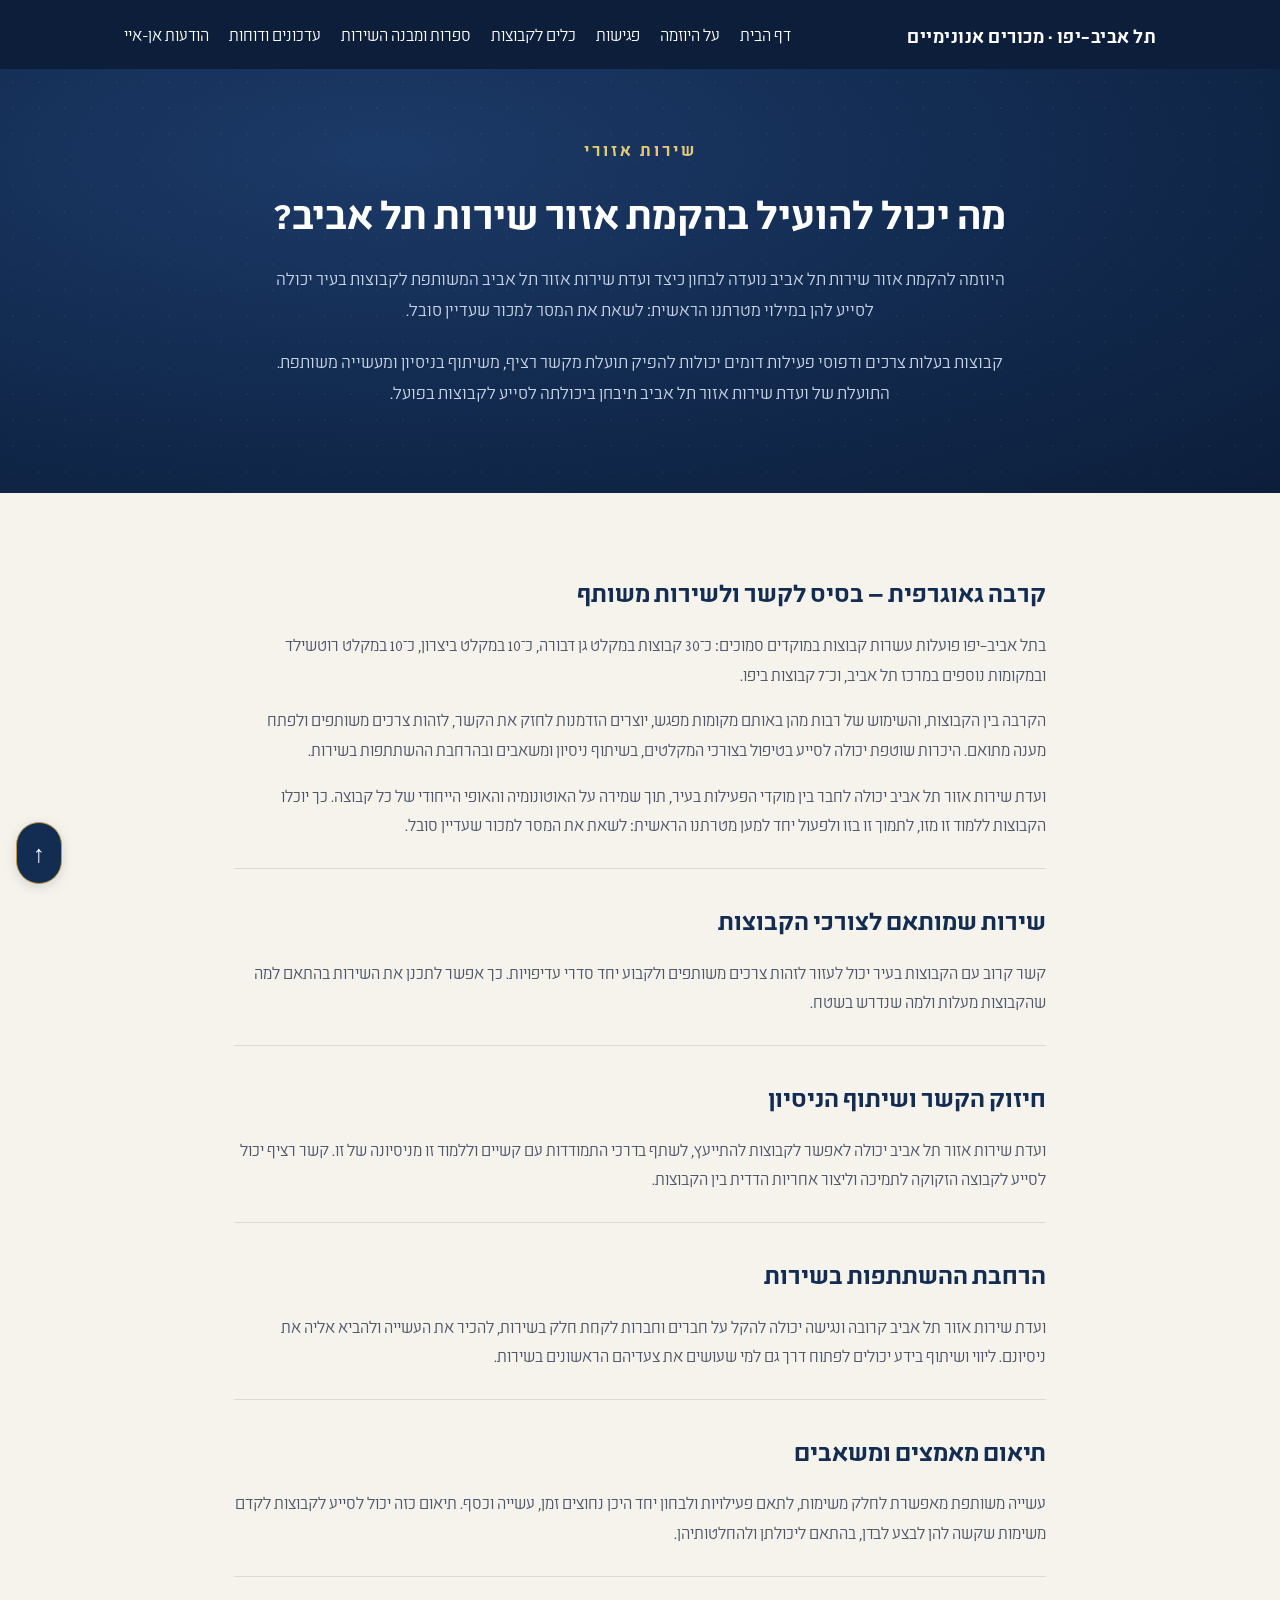
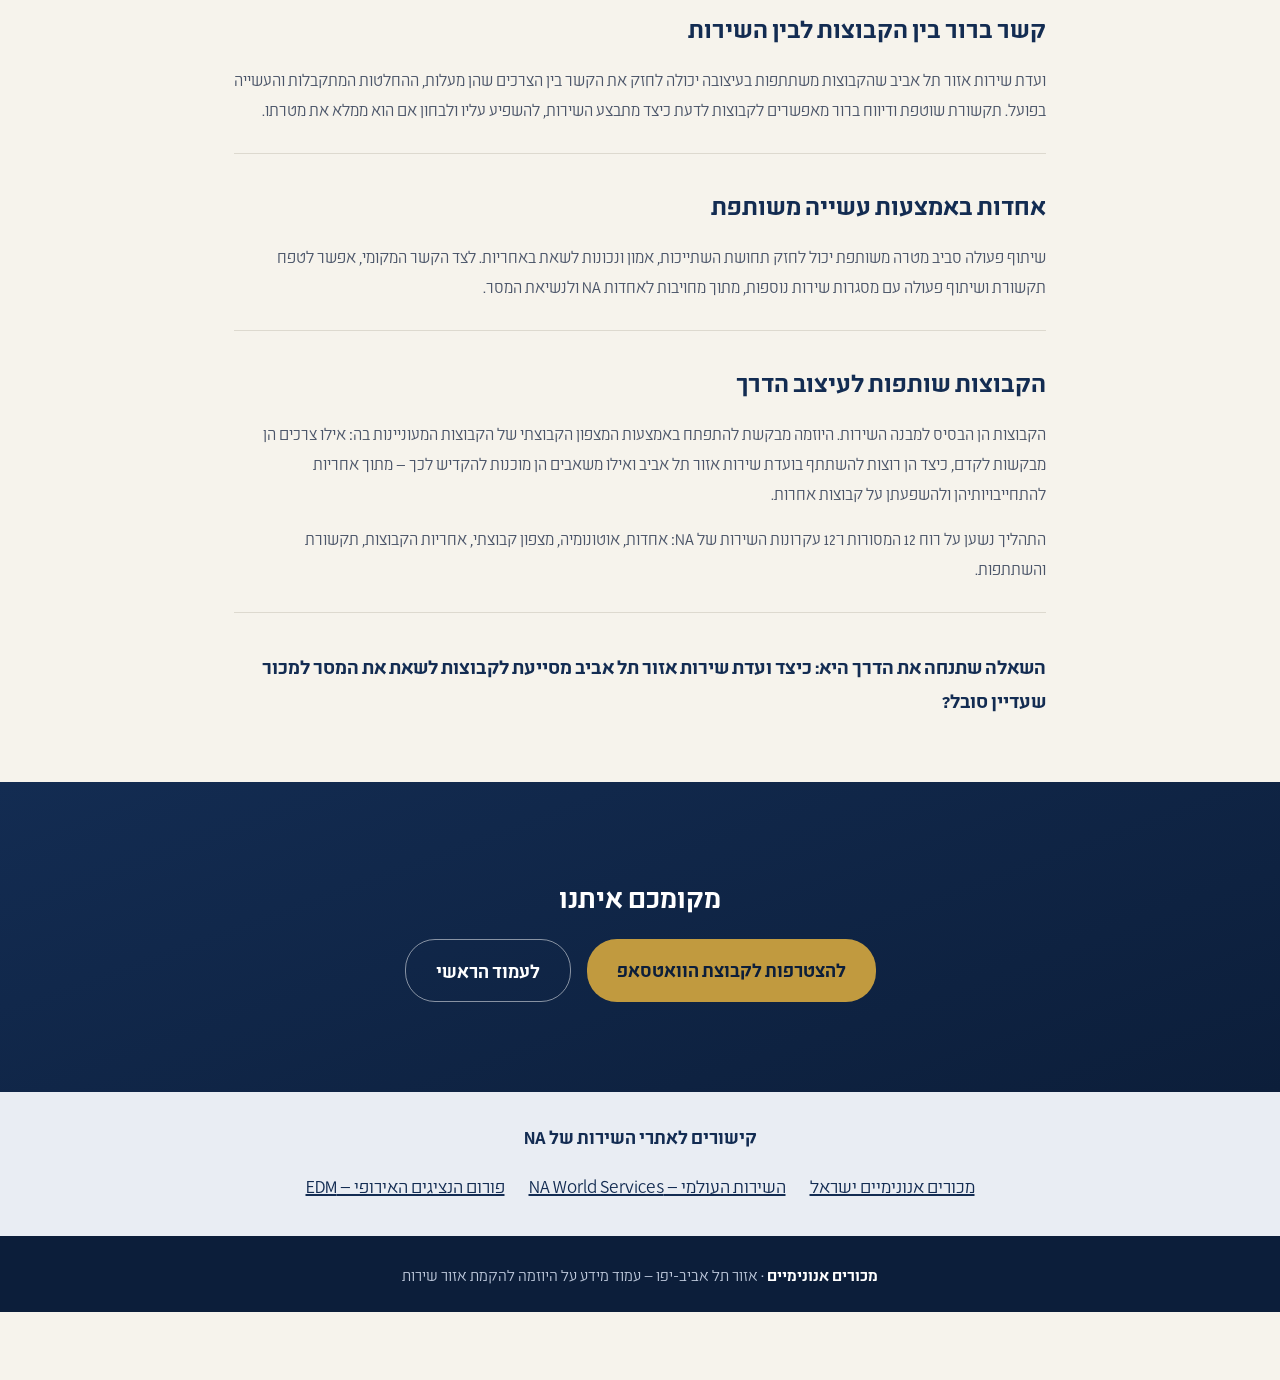
==== commit 8b783599: "Standardize Hebrew NA spelling across site" ====
--- a/benefits.html
+++ b/benefits.html
@@ -1,2 +1,2 @@
-<!DOCTYPE html><html lang="he" dir="rtl"><head><meta charset="UTF-8"><meta name="viewport" content="width=device-width, initial-scale=1.0"><meta name="color-scheme" content="light only"><meta name="theme-color" content="#132c52"><title>מה יכול להועיל בהקמת אזור שירות תל אביב? | מכורים אנונימיים</title><meta name="description" content="הקרבה בין הקבוצות בתל אביב–יפו, שיתוף הניסיון, הרחבת ההשתתפות ועקרונות השירות — כיצד אזור מקומי יכול לסייע בנשיאת המסר."><link rel="canonical" href="https://na-tel-aviv.github.io/benefits.html"><meta property="og:type" content="website"><meta property="og:locale" content="he_IL"><meta property="og:site_name" content="יוזמת אזור שירות תל אביב–יפו"><meta property="og:title" content="מה יכול להועיל בהקמת אזור שירות תל אביב?"><meta property="og:description" content="הקרבה בין הקבוצות בתל אביב–יפו, שיתוף הניסיון, הרחבת ההשתתפות ועקרונות השירות — כיצד אזור מקומי יכול לסייע בנשיאת המסר."><meta property="og:url" content="https://na-tel-aviv.github.io/benefits.html"><meta property="og:image" content="https://na-tel-aviv.github.io/assets/tel-aviv-share.jpg"><meta property="og:image:secure_url" content="https://na-tel-aviv.github.io/assets/tel-aviv-share.jpg"><meta property="og:image:type" content="image/jpeg"><meta property="og:image:width" content="1536"><meta property="og:image:height" content="1536"><meta property="og:image:alt" content="אזור תל אביב — סמל NA על רקע העיר בשעת ערב"><meta name="twitter:card" content="summary_large_image"><meta name="twitter:title" content="מה יכול להועיל בהקמת אזור שירות תל אביב?"><meta name="twitter:description" content="הקרבה בין הקבוצות בתל אביב–יפו, שיתוף הניסיון, הרחבת ההשתתפות ועקרונות השירות — כיצד אזור מקומי יכול לסייע בנשיאת המסר."><meta name="twitter:image" content="https://na-tel-aviv.github.io/assets/tel-aviv-share.jpg"><style>html{color-scheme:light only;}:root{--navy:#132c52;--navy-deep:#0c1e3a;--blue:#2f6fb0;--gold:#c19a3f;--gold-light:#e4c974;--paper:#f6f3ec;--ink:#1c2333;--ink-soft:#4a5468;--card:#ffffff;}*{box-sizing:border-box;margin:0;padding:0;}html{scroll-behavior:smooth;}body{font-family:'Segoe UI','Arial Hebrew','Noto Sans Hebrew',Arial,sans-serif;background:var(--paper);color:var(--ink);direction:rtl;line-height:1.6;overflow-x:hidden;}h1,h2,h3{font-family:Georgia,'Times New Roman',serif;color:var(--navy);}a{color:inherit;}.container{max-width:1080px;margin:0 auto;padding:0 28px;}header.nav{position:sticky;top:0;z-index:50;background:rgba(12,30,58,0.92);backdrop-filter:blur(6px);color:#fff;padding:14px 0;transition:box-shadow .3s;}header.nav.scrolled{box-shadow:0 6px 18px rgba(0,0,0,.25);}.nav-inner{display:flex;align-items:center;justify-content:space-between;}.brand{display:flex;align-items:center;gap:12px;font-weight:bold;font-size:16px;letter-spacing:.5px;}.brand svg{width:28px;height:28px;}nav.links{display:flex;gap:26px;font-size:15px;}nav.links a{text-decoration:none;opacity:.85;position:relative;padding-bottom:4px;}nav.links a:hover{opacity:1;}nav.links a::after{content:"";position:absolute;right:0;bottom:0;height:2px;width:0;background:var(--gold);transition:width .25s;}nav.links a:hover::after{width:100%;}.hero{background:radial-gradient(ellipse at 30% 20%,#1c3a68 0%,var(--navy) 45%,var(--navy-deep) 100%);color:#fff;padding:110px 0 90px;position:relative;overflow:hidden;text-align:center;}.hero::before{content:"";position:absolute;inset:0;background-image:radial-gradient(circle,rgba(228,201,116,.08) 1px,transparent 1px);background-size:26px 26px;opacity:.6;}.hero-content{position:relative;z-index:2;}.emblem-lg{width:84px;height:84px;margin:0 auto 22px;animation:fadeDown .9s ease both;}.eyebrow{color:var(--gold-light);font-weight:bold;letter-spacing:3px;font-size:14px;margin-bottom:18px;animation:fadeDown .9s .1s ease both;}.hero h1{color:#fff;font-size:44px;line-height:1.3;max-width:760px;margin:0 auto 22px;animation:fadeDown .9s .2s ease both;}.hero p.lead{color:#c9d3e6;font-size:19px;max-width:620px;margin:0 auto 34px;animation:fadeDown .9s .3s ease both;}.cta-row{display:flex;gap:16px;justify-content:center;flex-wrap:wrap;animation:fadeDown .9s .4s ease both;}.btn{display:inline-block;padding:14px 30px;border-radius:30px;font-weight:bold;font-size:15px;text-decoration:none;transition:transform .2s,box-shadow .2s;}.btn-gold{background:var(--gold);color:var(--navy-deep);}.btn-gold:hover{transform:translateY(-2px);box-shadow:0 10px 24px rgba(193,154,63,.35);}.btn-outline{border:1.5px solid rgba(255,255,255,.5);color:#fff;}.btn-outline:hover{background:rgba(255,255,255,.08);transform:translateY(-2px);}@keyframes fadeDown{from{opacity:0;transform:translateY(-14px);}to{opacity:1;transform:translateY(0);}}.divider-wave{display:block;width:100%;height:60px;margin-top:-2px;}section{padding:86px 0;}.eyebrow-sm{color:var(--blue);font-weight:bold;letter-spacing:2px;font-size:13px;margin-bottom:10px;text-align:center;}.section-title{font-size:32px;text-align:center;margin-bottom:16px;}.section-sub{text-align:center;color:var(--ink-soft);max-width:640px;margin:0 auto 56px;font-size:17px;}.purpose-box{background:var(--card);border-radius:16px;padding:38px 44px;box-shadow:0 10px 30px rgba(19,44,82,.08);border-right:5px solid var(--gold);max-width:820px;margin:0 auto;}.purpose-box p{font-size:18px;color:var(--ink-soft);}.purpose-box b{color:var(--navy);}.purpose-box p+p{margin-top:22px;}.reasons-grid{display:grid;grid-template-columns:repeat(2,1fr);gap:26px;}@media (max-width:760px){.reasons-grid{grid-template-columns:1fr;}}.reason-card{background:var(--card);border-radius:14px;padding:30px 28px;box-shadow:0 6px 20px rgba(19,44,82,.06);transition:transform .3s,box-shadow .3s,opacity .7s,transform .7s;}.reason-card.pre-reveal{opacity:0;transform:translateY(24px);}.reason-card.pre-reveal.visible{opacity:1;transform:translateY(0);}.reason-card:hover{transform:translateY(-6px);box-shadow:0 16px 34px rgba(19,44,82,.14);}.reason-icon{width:46px;height:46px;border-radius:50%;background:linear-gradient(140deg,var(--gold-light),var(--gold));display:flex;align-items:center;justify-content:center;margin-bottom:16px;color:var(--navy-deep);font-size:20px;font-weight:bold;}.reason-card h3{font-size:20px;margin-bottom:10px;}.reason-card p{color:var(--ink-soft);font-size:15.5px;}.reason-card.wide{grid-column:1 / -1;}.meeting-section{background:linear-gradient(180deg,#eef2f8 0%,var(--paper) 100%);}.details-card{max-width:720px;margin:0 auto;background:var(--card);border:2px solid var(--navy);border-radius:16px;padding:36px 40px;position:relative;box-shadow:0 14px 34px rgba(19,44,82,.1);}.details-card .tag{position:absolute;top:-18px;right:32px;background:var(--gold);color:#fff;font-weight:bold;font-size:14px;padding:6px 18px;border-radius:20px;}.details-list{display:grid;grid-template-columns:1fr 1fr;gap:18px 30px;margin-top:14px;}@media (max-width:560px){.details-list{grid-template-columns:1fr;}}.detail-row{font-size:18px;font-weight:bold;color:var(--navy);}.detail-row .blank{font-weight:normal;color:var(--ink-soft);border-bottom:1.5px dotted #a9b2c3;padding-bottom:2px;}.detail-row .filled{color:var(--blue);}.closing-cta{background:linear-gradient(160deg,var(--navy) 0%,var(--navy-deep) 100%);color:#fff;text-align:center;padding:90px 0;}.closing-cta h2{color:#fff;font-size:30px;margin-bottom:18px;}.closing-cta p{color:#c9d3e6;max-width:600px;margin:0 auto 30px;font-size:17px;}footer{background:var(--navy-deep);color:#93a2bd;text-align:center;padding:26px 0;font-size:14px;}footer b{color:#fff;}.fade-in{opacity:1;transform:none;transition:opacity .7s,transform .7s;}.fade-in.pre-reveal{opacity:0;transform:translateY(16px);}.fade-in.pre-reveal.visible{opacity:1;transform:translateY(0);}.whatsapp-join{display:flex;align-items:center;justify-content:center;gap:24px;flex-wrap:wrap;margin:30px auto 0;max-width:560px;padding:22px;border:1px solid rgba(255,255,255,.25);border-radius:16px;background:rgba(255,255,255,.06);}.whatsapp-join .btn{background:#16733e;color:#fff;max-width:100%;}.whatsapp-join .btn:hover{background:#125c32;}.whatsapp-join a:focus-visible{outline:3px solid var(--gold-light);outline-offset:5px;}.whatsapp-join p{color:#c9d3e6;font-size:14px;margin-top:10px;}.whatsapp-qr{display:block;position:relative;width:208px;max-width:100%;aspect-ratio:1;overflow:hidden;border-radius:12px;flex-shrink:0;background:#fff;}.whatsapp-qr img{position:absolute;width:333.493976%;height:auto;max-width:none;left:-116.86747%;top:-151.566265%;}</style><style>.article{max-width:860px;margin:auto;padding:48px 24px 64px}.article section{padding:28px 0;border-bottom:1px solid #ddd9cf}.article h2{font-size:27px;margin-bottom:16px}.article p{font-size:18px;color:var(--ink-soft)}.article p+p{margin-top:16px}.article .question{margin-top:36px;font-size:21px;color:var(--navy);font-weight:bold}.nav-inner{gap:14px;flex-wrap:wrap}a:focus-visible{outline:3px solid var(--gold);outline-offset:5px}.hero{padding:66px 0}.hero p.lead{max-width:760px;margin-bottom:20px}@media(max-width:600px){.container{padding:0 20px}.hero h1{font-size:32px}.article h2{font-size:24px}.article{padding:24px 20px 44px}.brand{font-size:14px}.hero p.lead{font-size:18px}}</style><link rel="stylesheet" href="community-v5.css"><script src="community-v5.js?v=na-notices" defer></script><link rel="stylesheet" href="typography-meoded-v2.css"></head><body><header class="nav"><div class="container nav-inner"><div class="brand">אזור תל אביב-יפו · מכורים אנונימיים</div><nav class="links" aria-label="ניווט ראשי"><a href="./">לעמוד הראשי</a></nav></div></header><main><section class="hero"><div class="container hero-content"><div class="eyebrow">שירות אזורי</div><h1>מה יכול להועיל בהקמת אזור שירות תל אביב?</h1><p class="lead">היוזמה להקמת אזור שירות תל אביב נועדה לבחון כיצד ועדת שירות אזור תל אביב המשותפת לקבוצות בעיר יכולה לסייע להן במילוי מטרתנו הראשית: לשאת את המסר למכור שעדיין סובל.</p><p class="lead">קבוצות בעלות צרכים ודפוסי פעילות דומים יכולות להפיק תועלת מקשר רציף, משיתוף בניסיון ומעשייה משותפת. התועלת של ועדת שירות אזור תל אביב תיבחן ביכולתה לסייע לקבוצות בפועל.</p></div></section><article class="article"><section><h2>קרבה גאוגרפית — בסיס לקשר ולשירות משותף</h2><p>בתל אביב–יפו פועלות עשרות קבוצות במוקדים סמוכים: כ־30 קבוצות במקלט גן דבורה, כ־10 במקלט ביצרון, כ־10 במקלט רוטשילד ובמקומות נוספים במרכז תל אביב, וכ־7 קבוצות ביפו.</p><p>הקרבה בין הקבוצות, והשימוש של רבות מהן באותם מקומות מפגש, יוצרים הזדמנות לחזק את הקשר, לזהות צרכים משותפים ולפתח מענה מתואם. היכרות שוטפת יכולה לסייע בטיפול בצורכי המקלטים, בשיתוף ניסיון ומשאבים ובהרחבת ההשתתפות בשירות.</p><p>ועדת שירות אזור תל אביב יכולה לחבר בין מוקדי הפעילות בעיר, תוך שמירה על האוטונומיה והאופי הייחודי של כל קבוצה. כך יוכלו הקבוצות ללמוד זו מזו, לתמוך זו בזו ולפעול יחד למען מטרתנו הראשית: לשאת את המסר למכור שעדיין סובל.</p></section><section><h2>שירות שמותאם לצורכי הקבוצות</h2><p>קשר קרוב עם הקבוצות בעיר יכול לעזור לזהות צרכים משותפים ולקבוע יחד סדרי עדיפויות. כך אפשר לתכנן את השירות בהתאם למה שהקבוצות מעלות ולמה שנדרש בשטח.</p></section><section><h2>חיזוק הקשר ושיתוף הניסיון</h2><p>ועדת שירות אזור תל אביב יכולה לאפשר לקבוצות להתייעץ, לשתף בדרכי התמודדות עם קשיים וללמוד זו מניסיונה של זו. קשר רציף יכול לסייע לקבוצה הזקוקה לתמיכה וליצור אחריות הדדית בין הקבוצות.</p></section><section><h2>הרחבת ההשתתפות בשירות</h2><p>ועדת שירות אזור תל אביב קרובה ונגישה יכולה להקל על חברים וחברות לקחת חלק בשירות, להכיר את העשייה ולהביא אליה את ניסיונם. ליווי ושיתוף בידע יכולים לפתוח דרך גם למי שעושים את צעדיהם הראשונים בשירות.</p></section><section><h2>תיאום מאמצים ומשאבים</h2><p>עשייה משותפת מאפשרת לחלק משימות, לתאם פעילויות ולבחון יחד היכן נחוצים זמן, עשייה וכסף. תיאום כזה יכול לסייע לקבוצות לקדם משימות שקשה להן לבצע לבדן, בהתאם ליכולתן ולהחלטותיהן.</p></section><section><h2>קשר ברור בין הקבוצות לבין השירות</h2><p>ועדת שירות אזור תל אביב שהקבוצות משתתפות בעיצובה יכולה לחזק את הקשר בין הצרכים שהן מעלות, ההחלטות המתקבלות והעשייה בפועל. תקשורת שוטפת ודיווח ברור מאפשרים לקבוצות לדעת כיצד מתבצע השירות, להשפיע עליו ולבחון אם הוא ממלא את מטרתו.</p></section><section><h2>אחדות באמצעות עשייה משותפת</h2><p>שיתוף פעולה סביב מטרה משותפת יכול לחזק תחושת השתייכות, אמון ונכונות לשאת באחריות. לצד הקשר המקומי, אפשר לטפח תקשורת ושיתוף פעולה עם מסגרות שירות נוספות, מתוך מחויבות לאחדות NA ולנשיאת המסר.</p></section><section><h2>הקבוצות שותפות לעיצוב הדרך</h2><p>הקבוצות הן הבסיס למבנה השירות. היוזמה מבקשת להתפתח באמצעות המצפון הקבוצתי של הקבוצות המעוניינות בה: אילו צרכים הן מבקשות לקדם, כיצד הן רוצות להשתתף בועדת שירות אזור תל אביב ואילו משאבים הן מוכנות להקדיש לכך — מתוך אחריות להתחייבויותיהן ולהשפעתן על קבוצות אחרות.</p><p>התהליך נשען על רוח 12 המסורות ו־12 עקרונות השירות של NA: אחדות, אוטונומיה, מצפון קבוצתי, אחריות הקבוצות, תקשורת והשתתפות.</p></section><p class="question">השאלה שתנחה את הדרך היא: כיצד ועדת שירות אזור תל אביב מסייעת לקבוצות לשאת את המסר למכור שעדיין סובל?</p></article><section class="closing-cta"><div class="container"><h2>מקומכם איתנו</h2><div class="cta-row"><a class="btn btn-gold" href="https://chat.whatsapp.com/EUOjk9FN8PeHu8zRY08g4K?s=cl&amp;p=a&amp;mlu=4&amp;ilr=4" target="_blank" rel="noopener noreferrer">להצטרפות לקבוצת הוואטסאפ</a><a class="btn btn-outline" href="./">לעמוד הראשי</a></div></div></section></main><footer><div class="container"><b>מכורים אנונימיים</b> · אזור תל אביב-יפו — עמוד מידע על היוזמה להקמת אזור שירות</div></footer></body></html>
+<!DOCTYPE html><html lang="he" dir="rtl"><head><meta charset="UTF-8"><meta name="viewport" content="width=device-width, initial-scale=1.0"><meta name="color-scheme" content="light only"><meta name="theme-color" content="#132c52"><title>מה יכול להועיל בהקמת אזור שירות תל אביב? | מכורים אנונימיים</title><meta name="description" content="הקרבה בין הקבוצות בתל אביב–יפו, שיתוף הניסיון, הרחבת ההשתתפות ועקרונות השירות — כיצד אזור מקומי יכול לסייע בנשיאת המסר."><link rel="canonical" href="https://na-tel-aviv.github.io/benefits.html"><meta property="og:type" content="website"><meta property="og:locale" content="he_IL"><meta property="og:site_name" content="יוזמת אזור שירות תל אביב–יפו"><meta property="og:title" content="מה יכול להועיל בהקמת אזור שירות תל אביב?"><meta property="og:description" content="הקרבה בין הקבוצות בתל אביב–יפו, שיתוף הניסיון, הרחבת ההשתתפות ועקרונות השירות — כיצד אזור מקומי יכול לסייע בנשיאת המסר."><meta property="og:url" content="https://na-tel-aviv.github.io/benefits.html"><meta property="og:image" content="https://na-tel-aviv.github.io/assets/tel-aviv-share.jpg"><meta property="og:image:secure_url" content="https://na-tel-aviv.github.io/assets/tel-aviv-share.jpg"><meta property="og:image:type" content="image/jpeg"><meta property="og:image:width" content="1536"><meta property="og:image:height" content="1536"><meta property="og:image:alt" content="אזור תל אביב — סמל NA על רקע העיר בשעת ערב"><meta name="twitter:card" content="summary_large_image"><meta name="twitter:title" content="מה יכול להועיל בהקמת אזור שירות תל אביב?"><meta name="twitter:description" content="הקרבה בין הקבוצות בתל אביב–יפו, שיתוף הניסיון, הרחבת ההשתתפות ועקרונות השירות — כיצד אזור מקומי יכול לסייע בנשיאת המסר."><meta name="twitter:image" content="https://na-tel-aviv.github.io/assets/tel-aviv-share.jpg"><style>html{color-scheme:light only;}:root{--navy:#132c52;--navy-deep:#0c1e3a;--blue:#2f6fb0;--gold:#c19a3f;--gold-light:#e4c974;--paper:#f6f3ec;--ink:#1c2333;--ink-soft:#4a5468;--card:#ffffff;}*{box-sizing:border-box;margin:0;padding:0;}html{scroll-behavior:smooth;}body{font-family:'Segoe UI','Arial Hebrew','Noto Sans Hebrew',Arial,sans-serif;background:var(--paper);color:var(--ink);direction:rtl;line-height:1.6;overflow-x:hidden;}h1,h2,h3{font-family:Georgia,'Times New Roman',serif;color:var(--navy);}a{color:inherit;}.container{max-width:1080px;margin:0 auto;padding:0 28px;}header.nav{position:sticky;top:0;z-index:50;background:rgba(12,30,58,0.92);backdrop-filter:blur(6px);color:#fff;padding:14px 0;transition:box-shadow .3s;}header.nav.scrolled{box-shadow:0 6px 18px rgba(0,0,0,.25);}.nav-inner{display:flex;align-items:center;justify-content:space-between;}.brand{display:flex;align-items:center;gap:12px;font-weight:bold;font-size:16px;letter-spacing:.5px;}.brand svg{width:28px;height:28px;}nav.links{display:flex;gap:26px;font-size:15px;}nav.links a{text-decoration:none;opacity:.85;position:relative;padding-bottom:4px;}nav.links a:hover{opacity:1;}nav.links a::after{content:"";position:absolute;right:0;bottom:0;height:2px;width:0;background:var(--gold);transition:width .25s;}nav.links a:hover::after{width:100%;}.hero{background:radial-gradient(ellipse at 30% 20%,#1c3a68 0%,var(--navy) 45%,var(--navy-deep) 100%);color:#fff;padding:110px 0 90px;position:relative;overflow:hidden;text-align:center;}.hero::before{content:"";position:absolute;inset:0;background-image:radial-gradient(circle,rgba(228,201,116,.08) 1px,transparent 1px);background-size:26px 26px;opacity:.6;}.hero-content{position:relative;z-index:2;}.emblem-lg{width:84px;height:84px;margin:0 auto 22px;animation:fadeDown .9s ease both;}.eyebrow{color:var(--gold-light);font-weight:bold;letter-spacing:3px;font-size:14px;margin-bottom:18px;animation:fadeDown .9s .1s ease both;}.hero h1{color:#fff;font-size:44px;line-height:1.3;max-width:760px;margin:0 auto 22px;animation:fadeDown .9s .2s ease both;}.hero p.lead{color:#c9d3e6;font-size:19px;max-width:620px;margin:0 auto 34px;animation:fadeDown .9s .3s ease both;}.cta-row{display:flex;gap:16px;justify-content:center;flex-wrap:wrap;animation:fadeDown .9s .4s ease both;}.btn{display:inline-block;padding:14px 30px;border-radius:30px;font-weight:bold;font-size:15px;text-decoration:none;transition:transform .2s,box-shadow .2s;}.btn-gold{background:var(--gold);color:var(--navy-deep);}.btn-gold:hover{transform:translateY(-2px);box-shadow:0 10px 24px rgba(193,154,63,.35);}.btn-outline{border:1.5px solid rgba(255,255,255,.5);color:#fff;}.btn-outline:hover{background:rgba(255,255,255,.08);transform:translateY(-2px);}@keyframes fadeDown{from{opacity:0;transform:translateY(-14px);}to{opacity:1;transform:translateY(0);}}.divider-wave{display:block;width:100%;height:60px;margin-top:-2px;}section{padding:86px 0;}.eyebrow-sm{color:var(--blue);font-weight:bold;letter-spacing:2px;font-size:13px;margin-bottom:10px;text-align:center;}.section-title{font-size:32px;text-align:center;margin-bottom:16px;}.section-sub{text-align:center;color:var(--ink-soft);max-width:640px;margin:0 auto 56px;font-size:17px;}.purpose-box{background:var(--card);border-radius:16px;padding:38px 44px;box-shadow:0 10px 30px rgba(19,44,82,.08);border-right:5px solid var(--gold);max-width:820px;margin:0 auto;}.purpose-box p{font-size:18px;color:var(--ink-soft);}.purpose-box b{color:var(--navy);}.purpose-box p+p{margin-top:22px;}.reasons-grid{display:grid;grid-template-columns:repeat(2,1fr);gap:26px;}@media (max-width:760px){.reasons-grid{grid-template-columns:1fr;}}.reason-card{background:var(--card);border-radius:14px;padding:30px 28px;box-shadow:0 6px 20px rgba(19,44,82,.06);transition:transform .3s,box-shadow .3s,opacity .7s,transform .7s;}.reason-card.pre-reveal{opacity:0;transform:translateY(24px);}.reason-card.pre-reveal.visible{opacity:1;transform:translateY(0);}.reason-card:hover{transform:translateY(-6px);box-shadow:0 16px 34px rgba(19,44,82,.14);}.reason-icon{width:46px;height:46px;border-radius:50%;background:linear-gradient(140deg,var(--gold-light),var(--gold));display:flex;align-items:center;justify-content:center;margin-bottom:16px;color:var(--navy-deep);font-size:20px;font-weight:bold;}.reason-card h3{font-size:20px;margin-bottom:10px;}.reason-card p{color:var(--ink-soft);font-size:15.5px;}.reason-card.wide{grid-column:1 / -1;}.meeting-section{background:linear-gradient(180deg,#eef2f8 0%,var(--paper) 100%);}.details-card{max-width:720px;margin:0 auto;background:var(--card);border:2px solid var(--navy);border-radius:16px;padding:36px 40px;position:relative;box-shadow:0 14px 34px rgba(19,44,82,.1);}.details-card .tag{position:absolute;top:-18px;right:32px;background:var(--gold);color:#fff;font-weight:bold;font-size:14px;padding:6px 18px;border-radius:20px;}.details-list{display:grid;grid-template-columns:1fr 1fr;gap:18px 30px;margin-top:14px;}@media (max-width:560px){.details-list{grid-template-columns:1fr;}}.detail-row{font-size:18px;font-weight:bold;color:var(--navy);}.detail-row .blank{font-weight:normal;color:var(--ink-soft);border-bottom:1.5px dotted #a9b2c3;padding-bottom:2px;}.detail-row .filled{color:var(--blue);}.closing-cta{background:linear-gradient(160deg,var(--navy) 0%,var(--navy-deep) 100%);color:#fff;text-align:center;padding:90px 0;}.closing-cta h2{color:#fff;font-size:30px;margin-bottom:18px;}.closing-cta p{color:#c9d3e6;max-width:600px;margin:0 auto 30px;font-size:17px;}footer{background:var(--navy-deep);color:#93a2bd;text-align:center;padding:26px 0;font-size:14px;}footer b{color:#fff;}.fade-in{opacity:1;transform:none;transition:opacity .7s,transform .7s;}.fade-in.pre-reveal{opacity:0;transform:translateY(16px);}.fade-in.pre-reveal.visible{opacity:1;transform:translateY(0);}.whatsapp-join{display:flex;align-items:center;justify-content:center;gap:24px;flex-wrap:wrap;margin:30px auto 0;max-width:560px;padding:22px;border:1px solid rgba(255,255,255,.25);border-radius:16px;background:rgba(255,255,255,.06);}.whatsapp-join .btn{background:#16733e;color:#fff;max-width:100%;}.whatsapp-join .btn:hover{background:#125c32;}.whatsapp-join a:focus-visible{outline:3px solid var(--gold-light);outline-offset:5px;}.whatsapp-join p{color:#c9d3e6;font-size:14px;margin-top:10px;}.whatsapp-qr{display:block;position:relative;width:208px;max-width:100%;aspect-ratio:1;overflow:hidden;border-radius:12px;flex-shrink:0;background:#fff;}.whatsapp-qr img{position:absolute;width:333.493976%;height:auto;max-width:none;left:-116.86747%;top:-151.566265%;}</style><style>.article{max-width:860px;margin:auto;padding:48px 24px 64px}.article section{padding:28px 0;border-bottom:1px solid #ddd9cf}.article h2{font-size:27px;margin-bottom:16px}.article p{font-size:18px;color:var(--ink-soft)}.article p+p{margin-top:16px}.article .question{margin-top:36px;font-size:21px;color:var(--navy);font-weight:bold}.nav-inner{gap:14px;flex-wrap:wrap}a:focus-visible{outline:3px solid var(--gold);outline-offset:5px}.hero{padding:66px 0}.hero p.lead{max-width:760px;margin-bottom:20px}@media(max-width:600px){.container{padding:0 20px}.hero h1{font-size:32px}.article h2{font-size:24px}.article{padding:24px 20px 44px}.brand{font-size:14px}.hero p.lead{font-size:18px}}</style><link rel="stylesheet" href="community-v5.css"><script src="community-v5.js?v=hebrew-na" defer></script><link rel="stylesheet" href="typography-meoded-v2.css"></head><body><header class="nav"><div class="container nav-inner"><div class="brand">אזור תל אביב-יפו · מכורים אנונימיים</div><nav class="links" aria-label="ניווט ראשי"><a href="./">לעמוד הראשי</a></nav></div></header><main><section class="hero"><div class="container hero-content"><div class="eyebrow">שירות אזורי</div><h1>מה יכול להועיל בהקמת אזור שירות תל אביב?</h1><p class="lead">היוזמה להקמת אזור שירות תל אביב נועדה לבחון כיצד ועדת שירות אזור תל אביב המשותפת לקבוצות בעיר יכולה לסייע להן במילוי מטרתנו הראשית: לשאת את המסר למכור שעדיין סובל.</p><p class="lead">קבוצות בעלות צרכים ודפוסי פעילות דומים יכולות להפיק תועלת מקשר רציף, משיתוף בניסיון ומעשייה משותפת. התועלת של ועדת שירות אזור תל אביב תיבחן ביכולתה לסייע לקבוצות בפועל.</p></div></section><article class="article"><section><h2>קרבה גאוגרפית — בסיס לקשר ולשירות משותף</h2><p>בתל אביב–יפו פועלות עשרות קבוצות במוקדים סמוכים: כ־30 קבוצות במקלט גן דבורה, כ־10 במקלט ביצרון, כ־10 במקלט רוטשילד ובמקומות נוספים במרכז תל אביב, וכ־7 קבוצות ביפו.</p><p>הקרבה בין הקבוצות, והשימוש של רבות מהן באותם מקומות מפגש, יוצרים הזדמנות לחזק את הקשר, לזהות צרכים משותפים ולפתח מענה מתואם. היכרות שוטפת יכולה לסייע בטיפול בצורכי המקלטים, בשיתוף ניסיון ומשאבים ובהרחבת ההשתתפות בשירות.</p><p>ועדת שירות אזור תל אביב יכולה לחבר בין מוקדי הפעילות בעיר, תוך שמירה על האוטונומיה והאופי הייחודי של כל קבוצה. כך יוכלו הקבוצות ללמוד זו מזו, לתמוך זו בזו ולפעול יחד למען מטרתנו הראשית: לשאת את המסר למכור שעדיין סובל.</p></section><section><h2>שירות שמותאם לצורכי הקבוצות</h2><p>קשר קרוב עם הקבוצות בעיר יכול לעזור לזהות צרכים משותפים ולקבוע יחד סדרי עדיפויות. כך אפשר לתכנן את השירות בהתאם למה שהקבוצות מעלות ולמה שנדרש בשטח.</p></section><section><h2>חיזוק הקשר ושיתוף הניסיון</h2><p>ועדת שירות אזור תל אביב יכולה לאפשר לקבוצות להתייעץ, לשתף בדרכי התמודדות עם קשיים וללמוד זו מניסיונה של זו. קשר רציף יכול לסייע לקבוצה הזקוקה לתמיכה וליצור אחריות הדדית בין הקבוצות.</p></section><section><h2>הרחבת ההשתתפות בשירות</h2><p>ועדת שירות אזור תל אביב קרובה ונגישה יכולה להקל על חברים וחברות לקחת חלק בשירות, להכיר את העשייה ולהביא אליה את ניסיונם. ליווי ושיתוף בידע יכולים לפתוח דרך גם למי שעושים את צעדיהם הראשונים בשירות.</p></section><section><h2>תיאום מאמצים ומשאבים</h2><p>עשייה משותפת מאפשרת לחלק משימות, לתאם פעילויות ולבחון יחד היכן נחוצים זמן, עשייה וכסף. תיאום כזה יכול לסייע לקבוצות לקדם משימות שקשה להן לבצע לבדן, בהתאם ליכולתן ולהחלטותיהן.</p></section><section><h2>קשר ברור בין הקבוצות לבין השירות</h2><p>ועדת שירות אזור תל אביב שהקבוצות משתתפות בעיצובה יכולה לחזק את הקשר בין הצרכים שהן מעלות, ההחלטות המתקבלות והעשייה בפועל. תקשורת שוטפת ודיווח ברור מאפשרים לקבוצות לדעת כיצד מתבצע השירות, להשפיע עליו ולבחון אם הוא ממלא את מטרתו.</p></section><section><h2>אחדות באמצעות עשייה משותפת</h2><p>שיתוף פעולה סביב מטרה משותפת יכול לחזק תחושת השתייכות, אמון ונכונות לשאת באחריות. לצד הקשר המקומי, אפשר לטפח תקשורת ושיתוף פעולה עם מסגרות שירות נוספות, מתוך מחויבות לאחדות NA ולנשיאת המסר.</p></section><section><h2>הקבוצות שותפות לעיצוב הדרך</h2><p>הקבוצות הן הבסיס למבנה השירות. היוזמה מבקשת להתפתח באמצעות המצפון הקבוצתי של הקבוצות המעוניינות בה: אילו צרכים הן מבקשות לקדם, כיצד הן רוצות להשתתף בועדת שירות אזור תל אביב ואילו משאבים הן מוכנות להקדיש לכך — מתוך אחריות להתחייבויותיהן ולהשפעתן על קבוצות אחרות.</p><p>התהליך נשען על רוח 12 המסורות ו־12 עקרונות השירות של NA: אחדות, אוטונומיה, מצפון קבוצתי, אחריות הקבוצות, תקשורת והשתתפות.</p></section><p class="question">השאלה שתנחה את הדרך היא: כיצד ועדת שירות אזור תל אביב מסייעת לקבוצות לשאת את המסר למכור שעדיין סובל?</p></article><section class="closing-cta"><div class="container"><h2>מקומכם איתנו</h2><div class="cta-row"><a class="btn btn-gold" href="https://chat.whatsapp.com/EUOjk9FN8PeHu8zRY08g4K?s=cl&amp;p=a&amp;mlu=4&amp;ilr=4" target="_blank" rel="noopener noreferrer">להצטרפות לקבוצת הוואטסאפ</a><a class="btn btn-outline" href="./">לעמוד הראשי</a></div></div></section></main><footer><div class="container"><b>מכורים אנונימיים</b> · אזור תל אביב-יפו — עמוד מידע על היוזמה להקמת אזור שירות</div></footer></body></html>
 
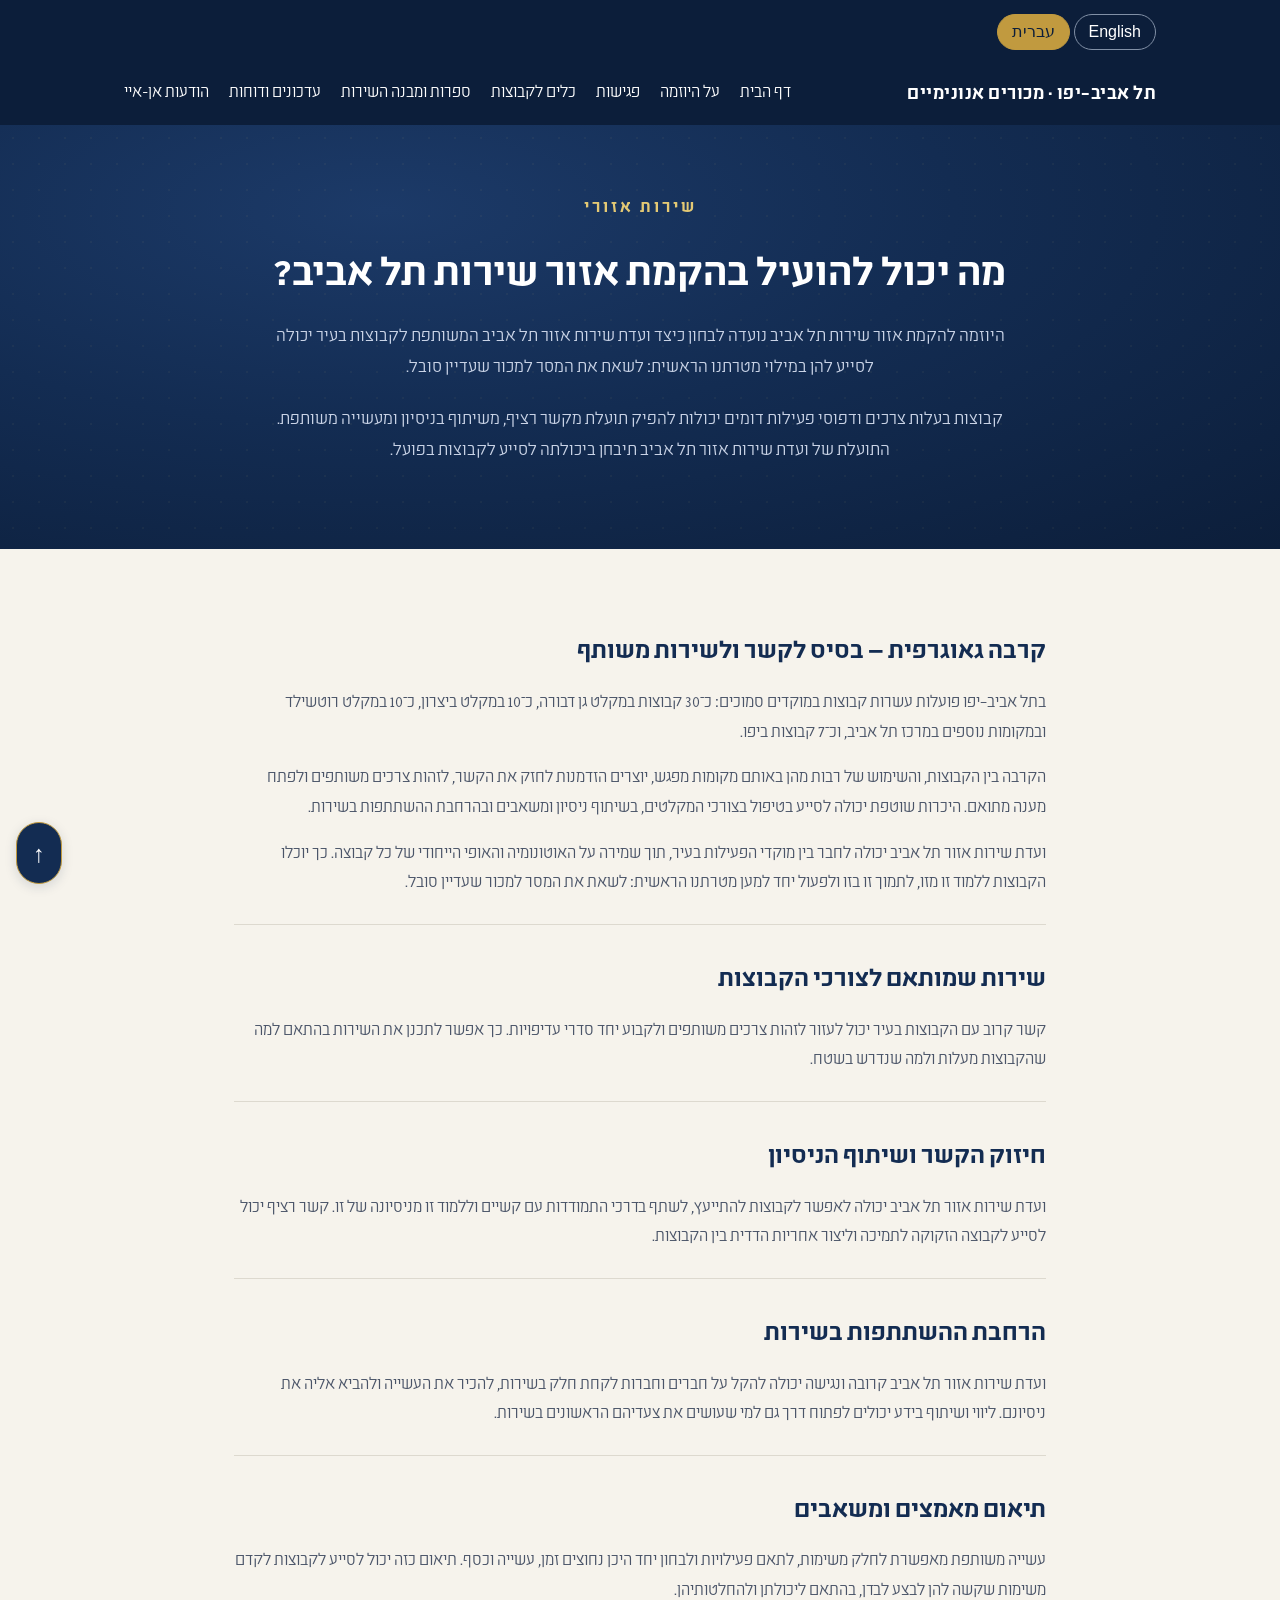
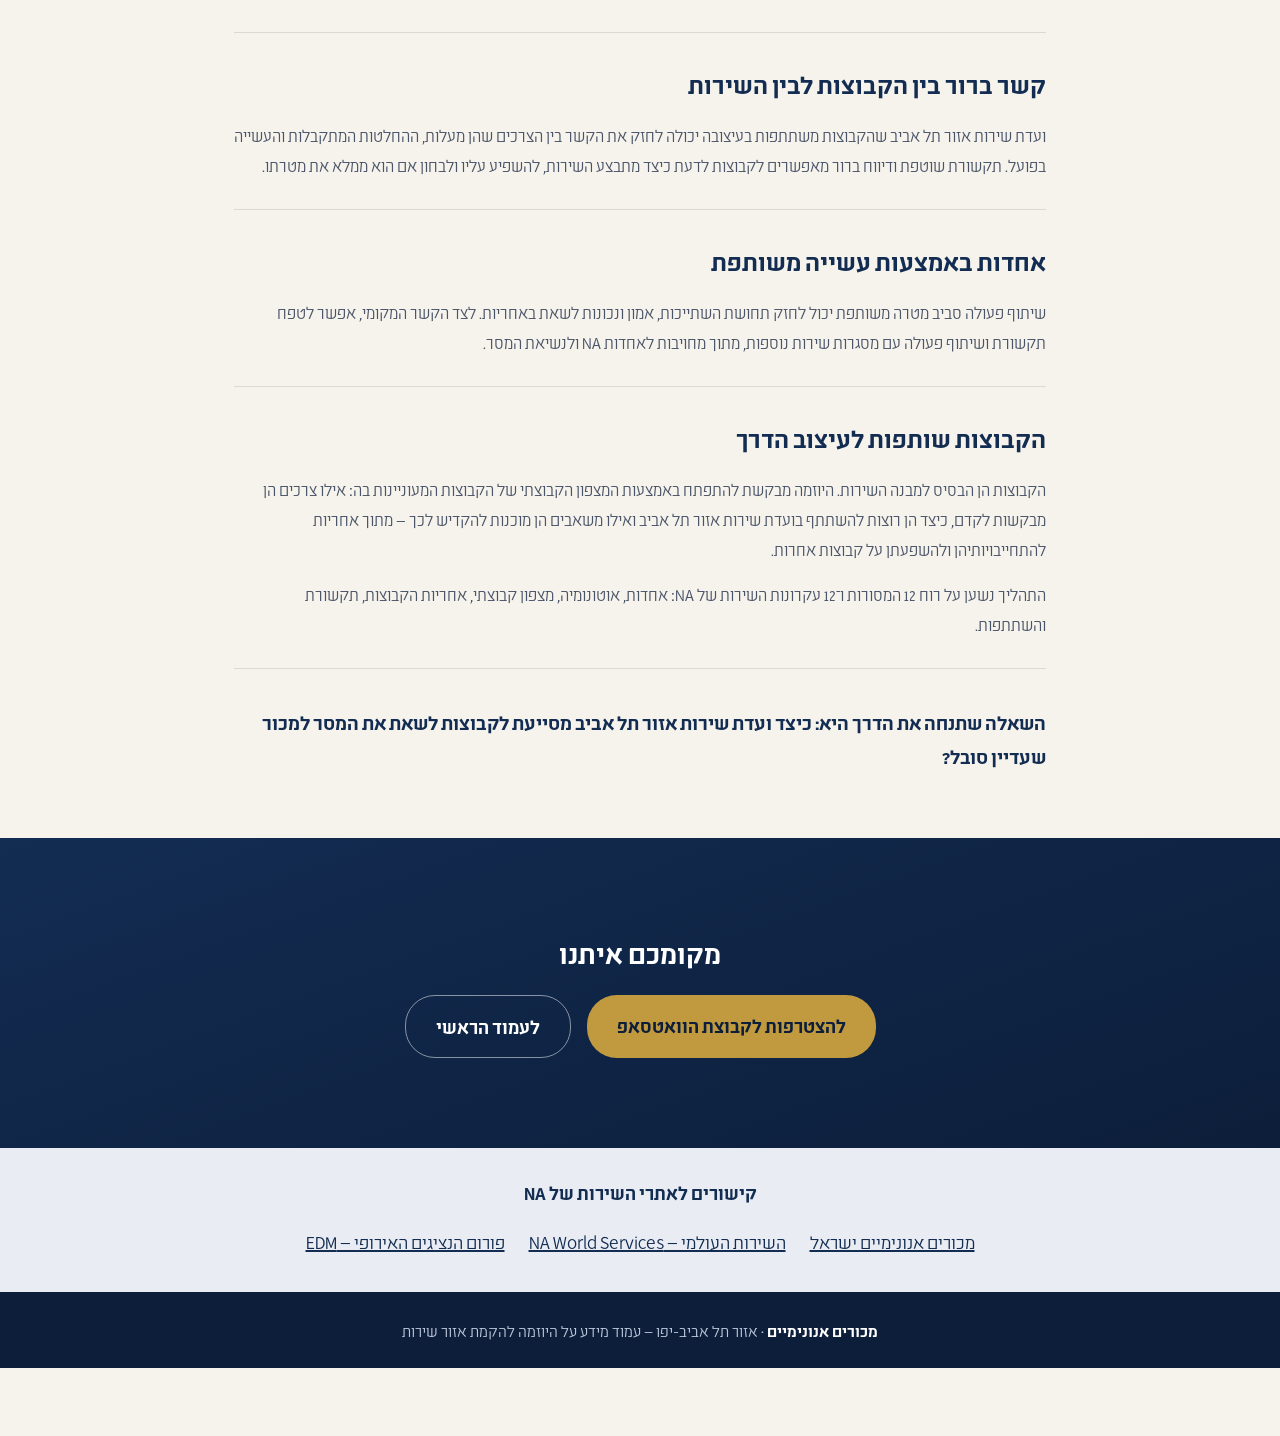
==== commit 586bf6e0: "Add Hebrew and English language selection across the website" ====
--- a/benefits.html
+++ b/benefits.html
@@ -1,2 +1,2 @@
-<!DOCTYPE html><html lang="he" dir="rtl"><head><meta charset="UTF-8"><meta name="viewport" content="width=device-width, initial-scale=1.0"><meta name="color-scheme" content="light only"><meta name="theme-color" content="#132c52"><title>מה יכול להועיל בהקמת אזור שירות תל אביב? | מכורים אנונימיים</title><meta name="description" content="הקרבה בין הקבוצות בתל אביב–יפו, שיתוף הניסיון, הרחבת ההשתתפות ועקרונות השירות — כיצד אזור מקומי יכול לסייע בנשיאת המסר."><link rel="canonical" href="https://na-tel-aviv.github.io/benefits.html"><meta property="og:type" content="website"><meta property="og:locale" content="he_IL"><meta property="og:site_name" content="יוזמת אזור שירות תל אביב–יפו"><meta property="og:title" content="מה יכול להועיל בהקמת אזור שירות תל אביב?"><meta property="og:description" content="הקרבה בין הקבוצות בתל אביב–יפו, שיתוף הניסיון, הרחבת ההשתתפות ועקרונות השירות — כיצד אזור מקומי יכול לסייע בנשיאת המסר."><meta property="og:url" content="https://na-tel-aviv.github.io/benefits.html"><meta property="og:image" content="https://na-tel-aviv.github.io/assets/tel-aviv-share.jpg"><meta property="og:image:secure_url" content="https://na-tel-aviv.github.io/assets/tel-aviv-share.jpg"><meta property="og:image:type" content="image/jpeg"><meta property="og:image:width" content="1536"><meta property="og:image:height" content="1536"><meta property="og:image:alt" content="אזור תל אביב — סמל NA על רקע העיר בשעת ערב"><meta name="twitter:card" content="summary_large_image"><meta name="twitter:title" content="מה יכול להועיל בהקמת אזור שירות תל אביב?"><meta name="twitter:description" content="הקרבה בין הקבוצות בתל אביב–יפו, שיתוף הניסיון, הרחבת ההשתתפות ועקרונות השירות — כיצד אזור מקומי יכול לסייע בנשיאת המסר."><meta name="twitter:image" content="https://na-tel-aviv.github.io/assets/tel-aviv-share.jpg"><style>html{color-scheme:light only;}:root{--navy:#132c52;--navy-deep:#0c1e3a;--blue:#2f6fb0;--gold:#c19a3f;--gold-light:#e4c974;--paper:#f6f3ec;--ink:#1c2333;--ink-soft:#4a5468;--card:#ffffff;}*{box-sizing:border-box;margin:0;padding:0;}html{scroll-behavior:smooth;}body{font-family:'Segoe UI','Arial Hebrew','Noto Sans Hebrew',Arial,sans-serif;background:var(--paper);color:var(--ink);direction:rtl;line-height:1.6;overflow-x:hidden;}h1,h2,h3{font-family:Georgia,'Times New Roman',serif;color:var(--navy);}a{color:inherit;}.container{max-width:1080px;margin:0 auto;padding:0 28px;}header.nav{position:sticky;top:0;z-index:50;background:rgba(12,30,58,0.92);backdrop-filter:blur(6px);color:#fff;padding:14px 0;transition:box-shadow .3s;}header.nav.scrolled{box-shadow:0 6px 18px rgba(0,0,0,.25);}.nav-inner{display:flex;align-items:center;justify-content:space-between;}.brand{display:flex;align-items:center;gap:12px;font-weight:bold;font-size:16px;letter-spacing:.5px;}.brand svg{width:28px;height:28px;}nav.links{display:flex;gap:26px;font-size:15px;}nav.links a{text-decoration:none;opacity:.85;position:relative;padding-bottom:4px;}nav.links a:hover{opacity:1;}nav.links a::after{content:"";position:absolute;right:0;bottom:0;height:2px;width:0;background:var(--gold);transition:width .25s;}nav.links a:hover::after{width:100%;}.hero{background:radial-gradient(ellipse at 30% 20%,#1c3a68 0%,var(--navy) 45%,var(--navy-deep) 100%);color:#fff;padding:110px 0 90px;position:relative;overflow:hidden;text-align:center;}.hero::before{content:"";position:absolute;inset:0;background-image:radial-gradient(circle,rgba(228,201,116,.08) 1px,transparent 1px);background-size:26px 26px;opacity:.6;}.hero-content{position:relative;z-index:2;}.emblem-lg{width:84px;height:84px;margin:0 auto 22px;animation:fadeDown .9s ease both;}.eyebrow{color:var(--gold-light);font-weight:bold;letter-spacing:3px;font-size:14px;margin-bottom:18px;animation:fadeDown .9s .1s ease both;}.hero h1{color:#fff;font-size:44px;line-height:1.3;max-width:760px;margin:0 auto 22px;animation:fadeDown .9s .2s ease both;}.hero p.lead{color:#c9d3e6;font-size:19px;max-width:620px;margin:0 auto 34px;animation:fadeDown .9s .3s ease both;}.cta-row{display:flex;gap:16px;justify-content:center;flex-wrap:wrap;animation:fadeDown .9s .4s ease both;}.btn{display:inline-block;padding:14px 30px;border-radius:30px;font-weight:bold;font-size:15px;text-decoration:none;transition:transform .2s,box-shadow .2s;}.btn-gold{background:var(--gold);color:var(--navy-deep);}.btn-gold:hover{transform:translateY(-2px);box-shadow:0 10px 24px rgba(193,154,63,.35);}.btn-outline{border:1.5px solid rgba(255,255,255,.5);color:#fff;}.btn-outline:hover{background:rgba(255,255,255,.08);transform:translateY(-2px);}@keyframes fadeDown{from{opacity:0;transform:translateY(-14px);}to{opacity:1;transform:translateY(0);}}.divider-wave{display:block;width:100%;height:60px;margin-top:-2px;}section{padding:86px 0;}.eyebrow-sm{color:var(--blue);font-weight:bold;letter-spacing:2px;font-size:13px;margin-bottom:10px;text-align:center;}.section-title{font-size:32px;text-align:center;margin-bottom:16px;}.section-sub{text-align:center;color:var(--ink-soft);max-width:640px;margin:0 auto 56px;font-size:17px;}.purpose-box{background:var(--card);border-radius:16px;padding:38px 44px;box-shadow:0 10px 30px rgba(19,44,82,.08);border-right:5px solid var(--gold);max-width:820px;margin:0 auto;}.purpose-box p{font-size:18px;color:var(--ink-soft);}.purpose-box b{color:var(--navy);}.purpose-box p+p{margin-top:22px;}.reasons-grid{display:grid;grid-template-columns:repeat(2,1fr);gap:26px;}@media (max-width:760px){.reasons-grid{grid-template-columns:1fr;}}.reason-card{background:var(--card);border-radius:14px;padding:30px 28px;box-shadow:0 6px 20px rgba(19,44,82,.06);transition:transform .3s,box-shadow .3s,opacity .7s,transform .7s;}.reason-card.pre-reveal{opacity:0;transform:translateY(24px);}.reason-card.pre-reveal.visible{opacity:1;transform:translateY(0);}.reason-card:hover{transform:translateY(-6px);box-shadow:0 16px 34px rgba(19,44,82,.14);}.reason-icon{width:46px;height:46px;border-radius:50%;background:linear-gradient(140deg,var(--gold-light),var(--gold));display:flex;align-items:center;justify-content:center;margin-bottom:16px;color:var(--navy-deep);font-size:20px;font-weight:bold;}.reason-card h3{font-size:20px;margin-bottom:10px;}.reason-card p{color:var(--ink-soft);font-size:15.5px;}.reason-card.wide{grid-column:1 / -1;}.meeting-section{background:linear-gradient(180deg,#eef2f8 0%,var(--paper) 100%);}.details-card{max-width:720px;margin:0 auto;background:var(--card);border:2px solid var(--navy);border-radius:16px;padding:36px 40px;position:relative;box-shadow:0 14px 34px rgba(19,44,82,.1);}.details-card .tag{position:absolute;top:-18px;right:32px;background:var(--gold);color:#fff;font-weight:bold;font-size:14px;padding:6px 18px;border-radius:20px;}.details-list{display:grid;grid-template-columns:1fr 1fr;gap:18px 30px;margin-top:14px;}@media (max-width:560px){.details-list{grid-template-columns:1fr;}}.detail-row{font-size:18px;font-weight:bold;color:var(--navy);}.detail-row .blank{font-weight:normal;color:var(--ink-soft);border-bottom:1.5px dotted #a9b2c3;padding-bottom:2px;}.detail-row .filled{color:var(--blue);}.closing-cta{background:linear-gradient(160deg,var(--navy) 0%,var(--navy-deep) 100%);color:#fff;text-align:center;padding:90px 0;}.closing-cta h2{color:#fff;font-size:30px;margin-bottom:18px;}.closing-cta p{color:#c9d3e6;max-width:600px;margin:0 auto 30px;font-size:17px;}footer{background:var(--navy-deep);color:#93a2bd;text-align:center;padding:26px 0;font-size:14px;}footer b{color:#fff;}.fade-in{opacity:1;transform:none;transition:opacity .7s,transform .7s;}.fade-in.pre-reveal{opacity:0;transform:translateY(16px);}.fade-in.pre-reveal.visible{opacity:1;transform:translateY(0);}.whatsapp-join{display:flex;align-items:center;justify-content:center;gap:24px;flex-wrap:wrap;margin:30px auto 0;max-width:560px;padding:22px;border:1px solid rgba(255,255,255,.25);border-radius:16px;background:rgba(255,255,255,.06);}.whatsapp-join .btn{background:#16733e;color:#fff;max-width:100%;}.whatsapp-join .btn:hover{background:#125c32;}.whatsapp-join a:focus-visible{outline:3px solid var(--gold-light);outline-offset:5px;}.whatsapp-join p{color:#c9d3e6;font-size:14px;margin-top:10px;}.whatsapp-qr{display:block;position:relative;width:208px;max-width:100%;aspect-ratio:1;overflow:hidden;border-radius:12px;flex-shrink:0;background:#fff;}.whatsapp-qr img{position:absolute;width:333.493976%;height:auto;max-width:none;left:-116.86747%;top:-151.566265%;}</style><style>.article{max-width:860px;margin:auto;padding:48px 24px 64px}.article section{padding:28px 0;border-bottom:1px solid #ddd9cf}.article h2{font-size:27px;margin-bottom:16px}.article p{font-size:18px;color:var(--ink-soft)}.article p+p{margin-top:16px}.article .question{margin-top:36px;font-size:21px;color:var(--navy);font-weight:bold}.nav-inner{gap:14px;flex-wrap:wrap}a:focus-visible{outline:3px solid var(--gold);outline-offset:5px}.hero{padding:66px 0}.hero p.lead{max-width:760px;margin-bottom:20px}@media(max-width:600px){.container{padding:0 20px}.hero h1{font-size:32px}.article h2{font-size:24px}.article{padding:24px 20px 44px}.brand{font-size:14px}.hero p.lead{font-size:18px}}</style><link rel="stylesheet" href="community-v5.css"><script src="community-v5.js?v=hebrew-na" defer></script><link rel="stylesheet" href="typography-meoded-v2.css"></head><body><header class="nav"><div class="container nav-inner"><div class="brand">אזור תל אביב-יפו · מכורים אנונימיים</div><nav class="links" aria-label="ניווט ראשי"><a href="./">לעמוד הראשי</a></nav></div></header><main><section class="hero"><div class="container hero-content"><div class="eyebrow">שירות אזורי</div><h1>מה יכול להועיל בהקמת אזור שירות תל אביב?</h1><p class="lead">היוזמה להקמת אזור שירות תל אביב נועדה לבחון כיצד ועדת שירות אזור תל אביב המשותפת לקבוצות בעיר יכולה לסייע להן במילוי מטרתנו הראשית: לשאת את המסר למכור שעדיין סובל.</p><p class="lead">קבוצות בעלות צרכים ודפוסי פעילות דומים יכולות להפיק תועלת מקשר רציף, משיתוף בניסיון ומעשייה משותפת. התועלת של ועדת שירות אזור תל אביב תיבחן ביכולתה לסייע לקבוצות בפועל.</p></div></section><article class="article"><section><h2>קרבה גאוגרפית — בסיס לקשר ולשירות משותף</h2><p>בתל אביב–יפו פועלות עשרות קבוצות במוקדים סמוכים: כ־30 קבוצות במקלט גן דבורה, כ־10 במקלט ביצרון, כ־10 במקלט רוטשילד ובמקומות נוספים במרכז תל אביב, וכ־7 קבוצות ביפו.</p><p>הקרבה בין הקבוצות, והשימוש של רבות מהן באותם מקומות מפגש, יוצרים הזדמנות לחזק את הקשר, לזהות צרכים משותפים ולפתח מענה מתואם. היכרות שוטפת יכולה לסייע בטיפול בצורכי המקלטים, בשיתוף ניסיון ומשאבים ובהרחבת ההשתתפות בשירות.</p><p>ועדת שירות אזור תל אביב יכולה לחבר בין מוקדי הפעילות בעיר, תוך שמירה על האוטונומיה והאופי הייחודי של כל קבוצה. כך יוכלו הקבוצות ללמוד זו מזו, לתמוך זו בזו ולפעול יחד למען מטרתנו הראשית: לשאת את המסר למכור שעדיין סובל.</p></section><section><h2>שירות שמותאם לצורכי הקבוצות</h2><p>קשר קרוב עם הקבוצות בעיר יכול לעזור לזהות צרכים משותפים ולקבוע יחד סדרי עדיפויות. כך אפשר לתכנן את השירות בהתאם למה שהקבוצות מעלות ולמה שנדרש בשטח.</p></section><section><h2>חיזוק הקשר ושיתוף הניסיון</h2><p>ועדת שירות אזור תל אביב יכולה לאפשר לקבוצות להתייעץ, לשתף בדרכי התמודדות עם קשיים וללמוד זו מניסיונה של זו. קשר רציף יכול לסייע לקבוצה הזקוקה לתמיכה וליצור אחריות הדדית בין הקבוצות.</p></section><section><h2>הרחבת ההשתתפות בשירות</h2><p>ועדת שירות אזור תל אביב קרובה ונגישה יכולה להקל על חברים וחברות לקחת חלק בשירות, להכיר את העשייה ולהביא אליה את ניסיונם. ליווי ושיתוף בידע יכולים לפתוח דרך גם למי שעושים את צעדיהם הראשונים בשירות.</p></section><section><h2>תיאום מאמצים ומשאבים</h2><p>עשייה משותפת מאפשרת לחלק משימות, לתאם פעילויות ולבחון יחד היכן נחוצים זמן, עשייה וכסף. תיאום כזה יכול לסייע לקבוצות לקדם משימות שקשה להן לבצע לבדן, בהתאם ליכולתן ולהחלטותיהן.</p></section><section><h2>קשר ברור בין הקבוצות לבין השירות</h2><p>ועדת שירות אזור תל אביב שהקבוצות משתתפות בעיצובה יכולה לחזק את הקשר בין הצרכים שהן מעלות, ההחלטות המתקבלות והעשייה בפועל. תקשורת שוטפת ודיווח ברור מאפשרים לקבוצות לדעת כיצד מתבצע השירות, להשפיע עליו ולבחון אם הוא ממלא את מטרתו.</p></section><section><h2>אחדות באמצעות עשייה משותפת</h2><p>שיתוף פעולה סביב מטרה משותפת יכול לחזק תחושת השתייכות, אמון ונכונות לשאת באחריות. לצד הקשר המקומי, אפשר לטפח תקשורת ושיתוף פעולה עם מסגרות שירות נוספות, מתוך מחויבות לאחדות NA ולנשיאת המסר.</p></section><section><h2>הקבוצות שותפות לעיצוב הדרך</h2><p>הקבוצות הן הבסיס למבנה השירות. היוזמה מבקשת להתפתח באמצעות המצפון הקבוצתי של הקבוצות המעוניינות בה: אילו צרכים הן מבקשות לקדם, כיצד הן רוצות להשתתף בועדת שירות אזור תל אביב ואילו משאבים הן מוכנות להקדיש לכך — מתוך אחריות להתחייבויותיהן ולהשפעתן על קבוצות אחרות.</p><p>התהליך נשען על רוח 12 המסורות ו־12 עקרונות השירות של NA: אחדות, אוטונומיה, מצפון קבוצתי, אחריות הקבוצות, תקשורת והשתתפות.</p></section><p class="question">השאלה שתנחה את הדרך היא: כיצד ועדת שירות אזור תל אביב מסייעת לקבוצות לשאת את המסר למכור שעדיין סובל?</p></article><section class="closing-cta"><div class="container"><h2>מקומכם איתנו</h2><div class="cta-row"><a class="btn btn-gold" href="https://chat.whatsapp.com/EUOjk9FN8PeHu8zRY08g4K?s=cl&amp;p=a&amp;mlu=4&amp;ilr=4" target="_blank" rel="noopener noreferrer">להצטרפות לקבוצת הוואטסאפ</a><a class="btn btn-outline" href="./">לעמוד הראשי</a></div></div></section></main><footer><div class="container"><b>מכורים אנונימיים</b> · אזור תל אביב-יפו — עמוד מידע על היוזמה להקמת אזור שירות</div></footer></body></html>
+<!DOCTYPE html><html lang="he" dir="rtl"><head><meta charset="UTF-8"><meta name="viewport" content="width=device-width, initial-scale=1.0"><meta name="color-scheme" content="light only"><meta name="theme-color" content="#132c52"><title>מה יכול להועיל בהקמת אזור שירות תל אביב? | מכורים אנונימיים</title><meta name="description" content="הקרבה בין הקבוצות בתל אביב–יפו, שיתוף הניסיון, הרחבת ההשתתפות ועקרונות השירות — כיצד אזור מקומי יכול לסייע בנשיאת המסר."><link rel="canonical" href="https://na-tel-aviv.github.io/benefits.html"><meta property="og:type" content="website"><meta property="og:locale" content="he_IL"><meta property="og:site_name" content="יוזמת אזור שירות תל אביב–יפו"><meta property="og:title" content="מה יכול להועיל בהקמת אזור שירות תל אביב?"><meta property="og:description" content="הקרבה בין הקבוצות בתל אביב–יפו, שיתוף הניסיון, הרחבת ההשתתפות ועקרונות השירות — כיצד אזור מקומי יכול לסייע בנשיאת המסר."><meta property="og:url" content="https://na-tel-aviv.github.io/benefits.html"><meta property="og:image" content="https://na-tel-aviv.github.io/assets/tel-aviv-share.jpg"><meta property="og:image:secure_url" content="https://na-tel-aviv.github.io/assets/tel-aviv-share.jpg"><meta property="og:image:type" content="image/jpeg"><meta property="og:image:width" content="1536"><meta property="og:image:height" content="1536"><meta property="og:image:alt" content="אזור תל אביב — סמל NA על רקע העיר בשעת ערב"><meta name="twitter:card" content="summary_large_image"><meta name="twitter:title" content="מה יכול להועיל בהקמת אזור שירות תל אביב?"><meta name="twitter:description" content="הקרבה בין הקבוצות בתל אביב–יפו, שיתוף הניסיון, הרחבת ההשתתפות ועקרונות השירות — כיצד אזור מקומי יכול לסייע בנשיאת המסר."><meta name="twitter:image" content="https://na-tel-aviv.github.io/assets/tel-aviv-share.jpg"><style>html{color-scheme:light only;}:root{--navy:#132c52;--navy-deep:#0c1e3a;--blue:#2f6fb0;--gold:#c19a3f;--gold-light:#e4c974;--paper:#f6f3ec;--ink:#1c2333;--ink-soft:#4a5468;--card:#ffffff;}*{box-sizing:border-box;margin:0;padding:0;}html{scroll-behavior:smooth;}body{font-family:'Segoe UI','Arial Hebrew','Noto Sans Hebrew',Arial,sans-serif;background:var(--paper);color:var(--ink);direction:rtl;line-height:1.6;overflow-x:hidden;}h1,h2,h3{font-family:Georgia,'Times New Roman',serif;color:var(--navy);}a{color:inherit;}.container{max-width:1080px;margin:0 auto;padding:0 28px;}header.nav{position:sticky;top:0;z-index:50;background:rgba(12,30,58,0.92);backdrop-filter:blur(6px);color:#fff;padding:14px 0;transition:box-shadow .3s;}header.nav.scrolled{box-shadow:0 6px 18px rgba(0,0,0,.25);}.nav-inner{display:flex;align-items:center;justify-content:space-between;}.brand{display:flex;align-items:center;gap:12px;font-weight:bold;font-size:16px;letter-spacing:.5px;}.brand svg{width:28px;height:28px;}nav.links{display:flex;gap:26px;font-size:15px;}nav.links a{text-decoration:none;opacity:.85;position:relative;padding-bottom:4px;}nav.links a:hover{opacity:1;}nav.links a::after{content:"";position:absolute;right:0;bottom:0;height:2px;width:0;background:var(--gold);transition:width .25s;}nav.links a:hover::after{width:100%;}.hero{background:radial-gradient(ellipse at 30% 20%,#1c3a68 0%,var(--navy) 45%,var(--navy-deep) 100%);color:#fff;padding:110px 0 90px;position:relative;overflow:hidden;text-align:center;}.hero::before{content:"";position:absolute;inset:0;background-image:radial-gradient(circle,rgba(228,201,116,.08) 1px,transparent 1px);background-size:26px 26px;opacity:.6;}.hero-content{position:relative;z-index:2;}.emblem-lg{width:84px;height:84px;margin:0 auto 22px;animation:fadeDown .9s ease both;}.eyebrow{color:var(--gold-light);font-weight:bold;letter-spacing:3px;font-size:14px;margin-bottom:18px;animation:fadeDown .9s .1s ease both;}.hero h1{color:#fff;font-size:44px;line-height:1.3;max-width:760px;margin:0 auto 22px;animation:fadeDown .9s .2s ease both;}.hero p.lead{color:#c9d3e6;font-size:19px;max-width:620px;margin:0 auto 34px;animation:fadeDown .9s .3s ease both;}.cta-row{display:flex;gap:16px;justify-content:center;flex-wrap:wrap;animation:fadeDown .9s .4s ease both;}.btn{display:inline-block;padding:14px 30px;border-radius:30px;font-weight:bold;font-size:15px;text-decoration:none;transition:transform .2s,box-shadow .2s;}.btn-gold{background:var(--gold);color:var(--navy-deep);}.btn-gold:hover{transform:translateY(-2px);box-shadow:0 10px 24px rgba(193,154,63,.35);}.btn-outline{border:1.5px solid rgba(255,255,255,.5);color:#fff;}.btn-outline:hover{background:rgba(255,255,255,.08);transform:translateY(-2px);}@keyframes fadeDown{from{opacity:0;transform:translateY(-14px);}to{opacity:1;transform:translateY(0);}}.divider-wave{display:block;width:100%;height:60px;margin-top:-2px;}section{padding:86px 0;}.eyebrow-sm{color:var(--blue);font-weight:bold;letter-spacing:2px;font-size:13px;margin-bottom:10px;text-align:center;}.section-title{font-size:32px;text-align:center;margin-bottom:16px;}.section-sub{text-align:center;color:var(--ink-soft);max-width:640px;margin:0 auto 56px;font-size:17px;}.purpose-box{background:var(--card);border-radius:16px;padding:38px 44px;box-shadow:0 10px 30px rgba(19,44,82,.08);border-right:5px solid var(--gold);max-width:820px;margin:0 auto;}.purpose-box p{font-size:18px;color:var(--ink-soft);}.purpose-box b{color:var(--navy);}.purpose-box p+p{margin-top:22px;}.reasons-grid{display:grid;grid-template-columns:repeat(2,1fr);gap:26px;}@media (max-width:760px){.reasons-grid{grid-template-columns:1fr;}}.reason-card{background:var(--card);border-radius:14px;padding:30px 28px;box-shadow:0 6px 20px rgba(19,44,82,.06);transition:transform .3s,box-shadow .3s,opacity .7s,transform .7s;}.reason-card.pre-reveal{opacity:0;transform:translateY(24px);}.reason-card.pre-reveal.visible{opacity:1;transform:translateY(0);}.reason-card:hover{transform:translateY(-6px);box-shadow:0 16px 34px rgba(19,44,82,.14);}.reason-icon{width:46px;height:46px;border-radius:50%;background:linear-gradient(140deg,var(--gold-light),var(--gold));display:flex;align-items:center;justify-content:center;margin-bottom:16px;color:var(--navy-deep);font-size:20px;font-weight:bold;}.reason-card h3{font-size:20px;margin-bottom:10px;}.reason-card p{color:var(--ink-soft);font-size:15.5px;}.reason-card.wide{grid-column:1 / -1;}.meeting-section{background:linear-gradient(180deg,#eef2f8 0%,var(--paper) 100%);}.details-card{max-width:720px;margin:0 auto;background:var(--card);border:2px solid var(--navy);border-radius:16px;padding:36px 40px;position:relative;box-shadow:0 14px 34px rgba(19,44,82,.1);}.details-card .tag{position:absolute;top:-18px;right:32px;background:var(--gold);color:#fff;font-weight:bold;font-size:14px;padding:6px 18px;border-radius:20px;}.details-list{display:grid;grid-template-columns:1fr 1fr;gap:18px 30px;margin-top:14px;}@media (max-width:560px){.details-list{grid-template-columns:1fr;}}.detail-row{font-size:18px;font-weight:bold;color:var(--navy);}.detail-row .blank{font-weight:normal;color:var(--ink-soft);border-bottom:1.5px dotted #a9b2c3;padding-bottom:2px;}.detail-row .filled{color:var(--blue);}.closing-cta{background:linear-gradient(160deg,var(--navy) 0%,var(--navy-deep) 100%);color:#fff;text-align:center;padding:90px 0;}.closing-cta h2{color:#fff;font-size:30px;margin-bottom:18px;}.closing-cta p{color:#c9d3e6;max-width:600px;margin:0 auto 30px;font-size:17px;}footer{background:var(--navy-deep);color:#93a2bd;text-align:center;padding:26px 0;font-size:14px;}footer b{color:#fff;}.fade-in{opacity:1;transform:none;transition:opacity .7s,transform .7s;}.fade-in.pre-reveal{opacity:0;transform:translateY(16px);}.fade-in.pre-reveal.visible{opacity:1;transform:translateY(0);}.whatsapp-join{display:flex;align-items:center;justify-content:center;gap:24px;flex-wrap:wrap;margin:30px auto 0;max-width:560px;padding:22px;border:1px solid rgba(255,255,255,.25);border-radius:16px;background:rgba(255,255,255,.06);}.whatsapp-join .btn{background:#16733e;color:#fff;max-width:100%;}.whatsapp-join .btn:hover{background:#125c32;}.whatsapp-join a:focus-visible{outline:3px solid var(--gold-light);outline-offset:5px;}.whatsapp-join p{color:#c9d3e6;font-size:14px;margin-top:10px;}.whatsapp-qr{display:block;position:relative;width:208px;max-width:100%;aspect-ratio:1;overflow:hidden;border-radius:12px;flex-shrink:0;background:#fff;}.whatsapp-qr img{position:absolute;width:333.493976%;height:auto;max-width:none;left:-116.86747%;top:-151.566265%;}</style><style>.article{max-width:860px;margin:auto;padding:48px 24px 64px}.article section{padding:28px 0;border-bottom:1px solid #ddd9cf}.article h2{font-size:27px;margin-bottom:16px}.article p{font-size:18px;color:var(--ink-soft)}.article p+p{margin-top:16px}.article .question{margin-top:36px;font-size:21px;color:var(--navy);font-weight:bold}.nav-inner{gap:14px;flex-wrap:wrap}a:focus-visible{outline:3px solid var(--gold);outline-offset:5px}.hero{padding:66px 0}.hero p.lead{max-width:760px;margin-bottom:20px}@media(max-width:600px){.container{padding:0 20px}.hero h1{font-size:32px}.article h2{font-size:24px}.article{padding:24px 20px 44px}.brand{font-size:14px}.hero p.lead{font-size:18px}}</style><link rel="stylesheet" href="community-v5.css"><script src="community-v5.js?v=bilingual1" defer></script><link rel="stylesheet" href="typography-meoded-v2.css"><link rel="stylesheet" href="bilingual.css?v=1"><script src="i18n.js?v=1" defer></script></head><body><header class="nav"><div class="container nav-inner"><div class="brand">אזור תל אביב-יפו · מכורים אנונימיים</div><nav class="links" aria-label="ניווט ראשי"><a href="./">לעמוד הראשי</a></nav></div></header><main><section class="hero"><div class="container hero-content"><div class="eyebrow">שירות אזורי</div><h1>מה יכול להועיל בהקמת אזור שירות תל אביב?</h1><p class="lead">היוזמה להקמת אזור שירות תל אביב נועדה לבחון כיצד ועדת שירות אזור תל אביב המשותפת לקבוצות בעיר יכולה לסייע להן במילוי מטרתנו הראשית: לשאת את המסר למכור שעדיין סובל.</p><p class="lead">קבוצות בעלות צרכים ודפוסי פעילות דומים יכולות להפיק תועלת מקשר רציף, משיתוף בניסיון ומעשייה משותפת. התועלת של ועדת שירות אזור תל אביב תיבחן ביכולתה לסייע לקבוצות בפועל.</p></div></section><article class="article"><section><h2>קרבה גאוגרפית — בסיס לקשר ולשירות משותף</h2><p>בתל אביב–יפו פועלות עשרות קבוצות במוקדים סמוכים: כ־30 קבוצות במקלט גן דבורה, כ־10 במקלט ביצרון, כ־10 במקלט רוטשילד ובמקומות נוספים במרכז תל אביב, וכ־7 קבוצות ביפו.</p><p>הקרבה בין הקבוצות, והשימוש של רבות מהן באותם מקומות מפגש, יוצרים הזדמנות לחזק את הקשר, לזהות צרכים משותפים ולפתח מענה מתואם. היכרות שוטפת יכולה לסייע בטיפול בצורכי המקלטים, בשיתוף ניסיון ומשאבים ובהרחבת ההשתתפות בשירות.</p><p>ועדת שירות אזור תל אביב יכולה לחבר בין מוקדי הפעילות בעיר, תוך שמירה על האוטונומיה והאופי הייחודי של כל קבוצה. כך יוכלו הקבוצות ללמוד זו מזו, לתמוך זו בזו ולפעול יחד למען מטרתנו הראשית: לשאת את המסר למכור שעדיין סובל.</p></section><section><h2>שירות שמותאם לצורכי הקבוצות</h2><p>קשר קרוב עם הקבוצות בעיר יכול לעזור לזהות צרכים משותפים ולקבוע יחד סדרי עדיפויות. כך אפשר לתכנן את השירות בהתאם למה שהקבוצות מעלות ולמה שנדרש בשטח.</p></section><section><h2>חיזוק הקשר ושיתוף הניסיון</h2><p>ועדת שירות אזור תל אביב יכולה לאפשר לקבוצות להתייעץ, לשתף בדרכי התמודדות עם קשיים וללמוד זו מניסיונה של זו. קשר רציף יכול לסייע לקבוצה הזקוקה לתמיכה וליצור אחריות הדדית בין הקבוצות.</p></section><section><h2>הרחבת ההשתתפות בשירות</h2><p>ועדת שירות אזור תל אביב קרובה ונגישה יכולה להקל על חברים וחברות לקחת חלק בשירות, להכיר את העשייה ולהביא אליה את ניסיונם. ליווי ושיתוף בידע יכולים לפתוח דרך גם למי שעושים את צעדיהם הראשונים בשירות.</p></section><section><h2>תיאום מאמצים ומשאבים</h2><p>עשייה משותפת מאפשרת לחלק משימות, לתאם פעילויות ולבחון יחד היכן נחוצים זמן, עשייה וכסף. תיאום כזה יכול לסייע לקבוצות לקדם משימות שקשה להן לבצע לבדן, בהתאם ליכולתן ולהחלטותיהן.</p></section><section><h2>קשר ברור בין הקבוצות לבין השירות</h2><p>ועדת שירות אזור תל אביב שהקבוצות משתתפות בעיצובה יכולה לחזק את הקשר בין הצרכים שהן מעלות, ההחלטות המתקבלות והעשייה בפועל. תקשורת שוטפת ודיווח ברור מאפשרים לקבוצות לדעת כיצד מתבצע השירות, להשפיע עליו ולבחון אם הוא ממלא את מטרתו.</p></section><section><h2>אחדות באמצעות עשייה משותפת</h2><p>שיתוף פעולה סביב מטרה משותפת יכול לחזק תחושת השתייכות, אמון ונכונות לשאת באחריות. לצד הקשר המקומי, אפשר לטפח תקשורת ושיתוף פעולה עם מסגרות שירות נוספות, מתוך מחויבות לאחדות NA ולנשיאת המסר.</p></section><section><h2>הקבוצות שותפות לעיצוב הדרך</h2><p>הקבוצות הן הבסיס למבנה השירות. היוזמה מבקשת להתפתח באמצעות המצפון הקבוצתי של הקבוצות המעוניינות בה: אילו צרכים הן מבקשות לקדם, כיצד הן רוצות להשתתף בועדת שירות אזור תל אביב ואילו משאבים הן מוכנות להקדיש לכך — מתוך אחריות להתחייבויותיהן ולהשפעתן על קבוצות אחרות.</p><p>התהליך נשען על רוח 12 המסורות ו־12 עקרונות השירות של NA: אחדות, אוטונומיה, מצפון קבוצתי, אחריות הקבוצות, תקשורת והשתתפות.</p></section><p class="question">השאלה שתנחה את הדרך היא: כיצד ועדת שירות אזור תל אביב מסייעת לקבוצות לשאת את המסר למכור שעדיין סובל?</p></article><section class="closing-cta"><div class="container"><h2>מקומכם איתנו</h2><div class="cta-row"><a class="btn btn-gold" href="https://chat.whatsapp.com/EUOjk9FN8PeHu8zRY08g4K?s=cl&amp;p=a&amp;mlu=4&amp;ilr=4" target="_blank" rel="noopener noreferrer">להצטרפות לקבוצת הוואטסאפ</a><a class="btn btn-outline" href="./">לעמוד הראשי</a></div></div></section></main><footer><div class="container"><b>מכורים אנונימיים</b> · אזור תל אביב-יפו — עמוד מידע על היוזמה להקמת אזור שירות</div></footer></body></html>
 
--- a/bilingual.css
+++ b/bilingual.css
@@ -0,0 +1,16 @@
+.language-switch{display:flex;gap:4px;align-items:center;justify-content:flex-end;width:100%;direction:ltr;margin-bottom:8px}
+.language-switch a{color:#fff;text-decoration:none;border:1px solid #8190a6;border-radius:18px;padding:5px 14px;font:16px/1.5 Arial,sans-serif;min-height:36px}
+.language-switch a[aria-current="true"]{background:#c19a3f;border-color:#c19a3f;color:#0c1e3a}
+.language-switch a:focus-visible{outline:3px solid white;outline-offset:3px}
+html[lang="en"] body{direction:ltr}
+html[lang="en"] body,html[lang="en"] body h1,html[lang="en"] body h2,html[lang="en"] body h3,html[lang="en"] body p,html[lang="en"] body a,html[lang="en"] body input,html[lang="en"] body button,html[lang="en"] body select,html[lang="en"] body textarea,html[lang="en"] body summary{font-family:Arial,sans-serif}
+html[lang="en"] body .hub-main,html[lang="en"] body .service-item,html[lang="en"] body .reason-card,html[lang="en"] body .notice-card,html[lang="en"] body .meeting-card,html[lang="en"] body .article,html[lang="en"] body #bulletin{text-align:left}
+html[lang="en"] body .eyebrow,html[lang="en"] body .eyebrow-sm{letter-spacing:.08em}
+html[lang="en"] body h1{font-size:clamp(32px,5vw,58px);line-height:1.2}
+html[lang="en"] body .site-links a{font-size:16px}
+html[lang="en"] body p{font-size:18px;line-height:1.65}
+html[lang="en"] .reading-body{display:none!important}
+.english-reading{padding:24px}
+[hidden]{display:none!important}
+html[lang="en"] body .action,html[lang="en"] body .btn{white-space:normal;text-align:center;max-width:100%}
+@media(max-width:600px){.language-switch{justify-content:center}html[lang="en"] body .brand{font-size:18px}html[lang="en"] body h2{overflow-wrap:break-word}html[lang="en"] body .home-join-row{flex-wrap:wrap;justify-content:center}}
